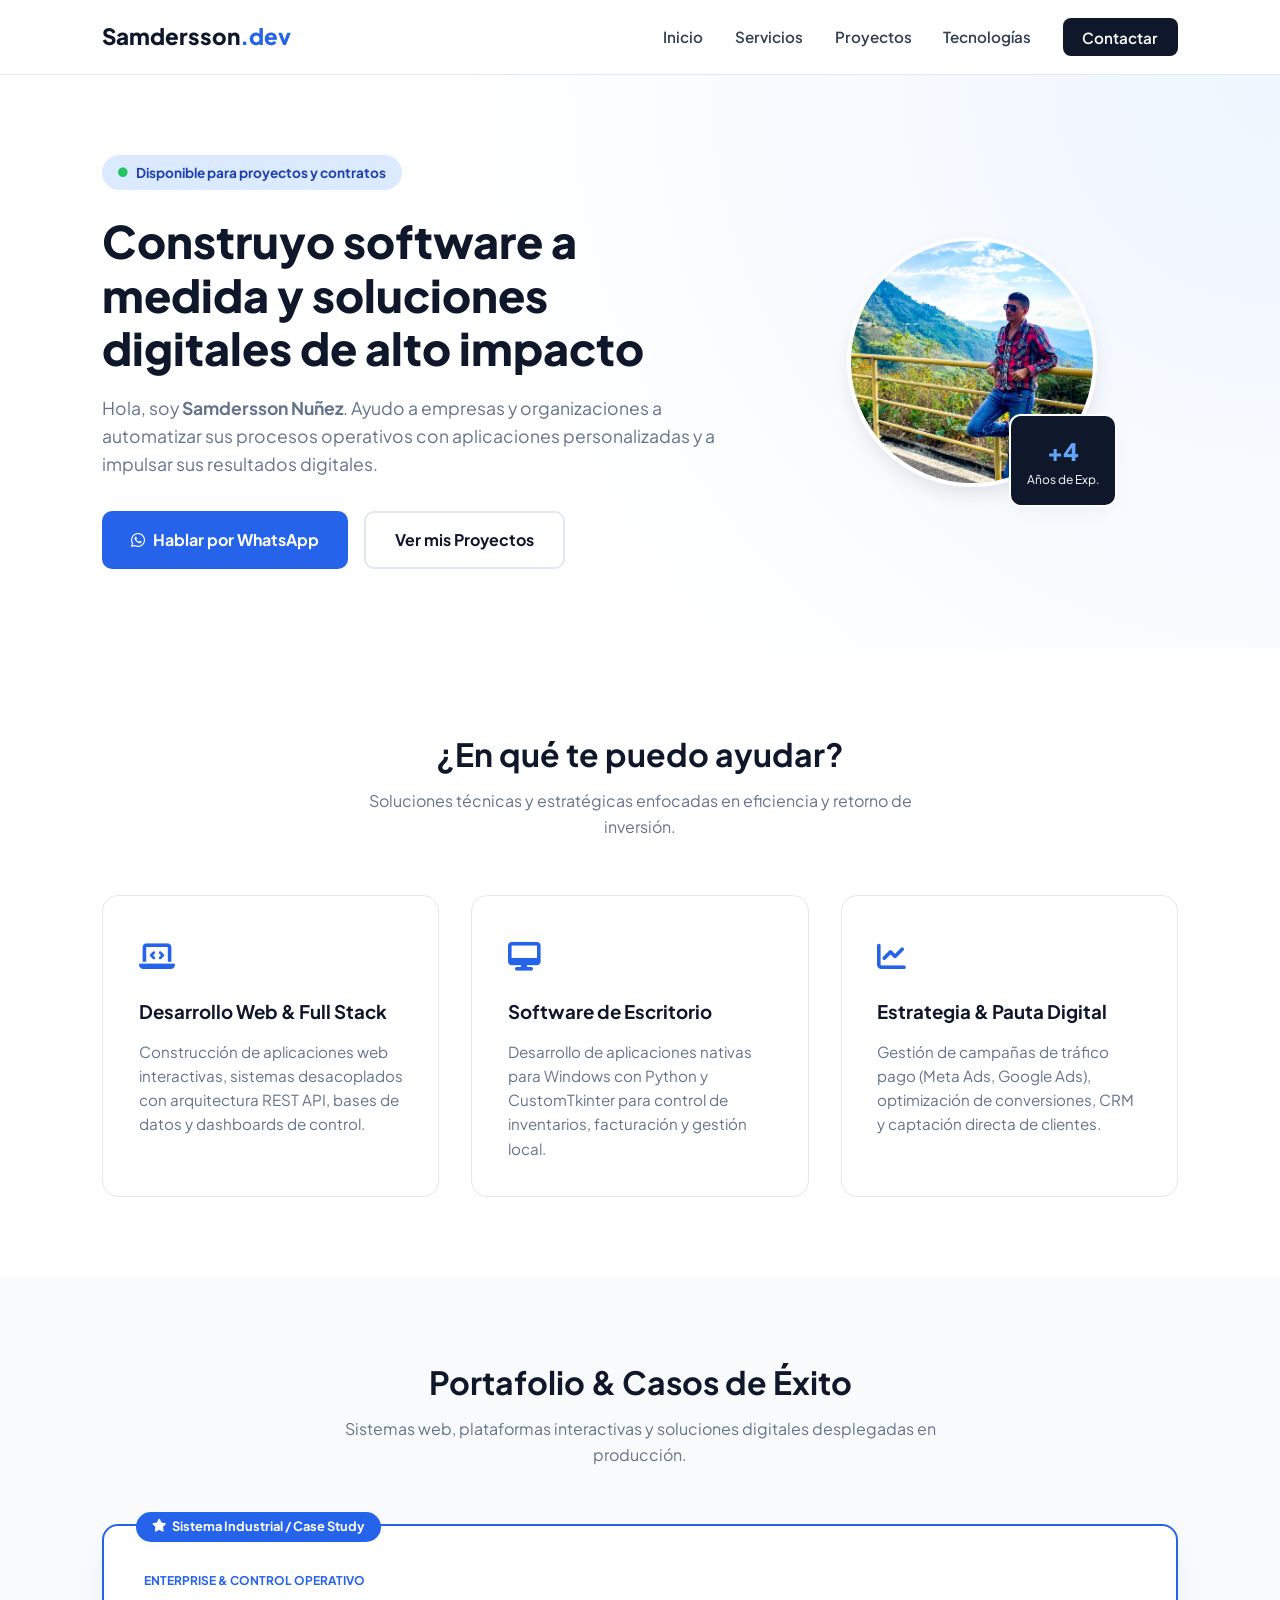
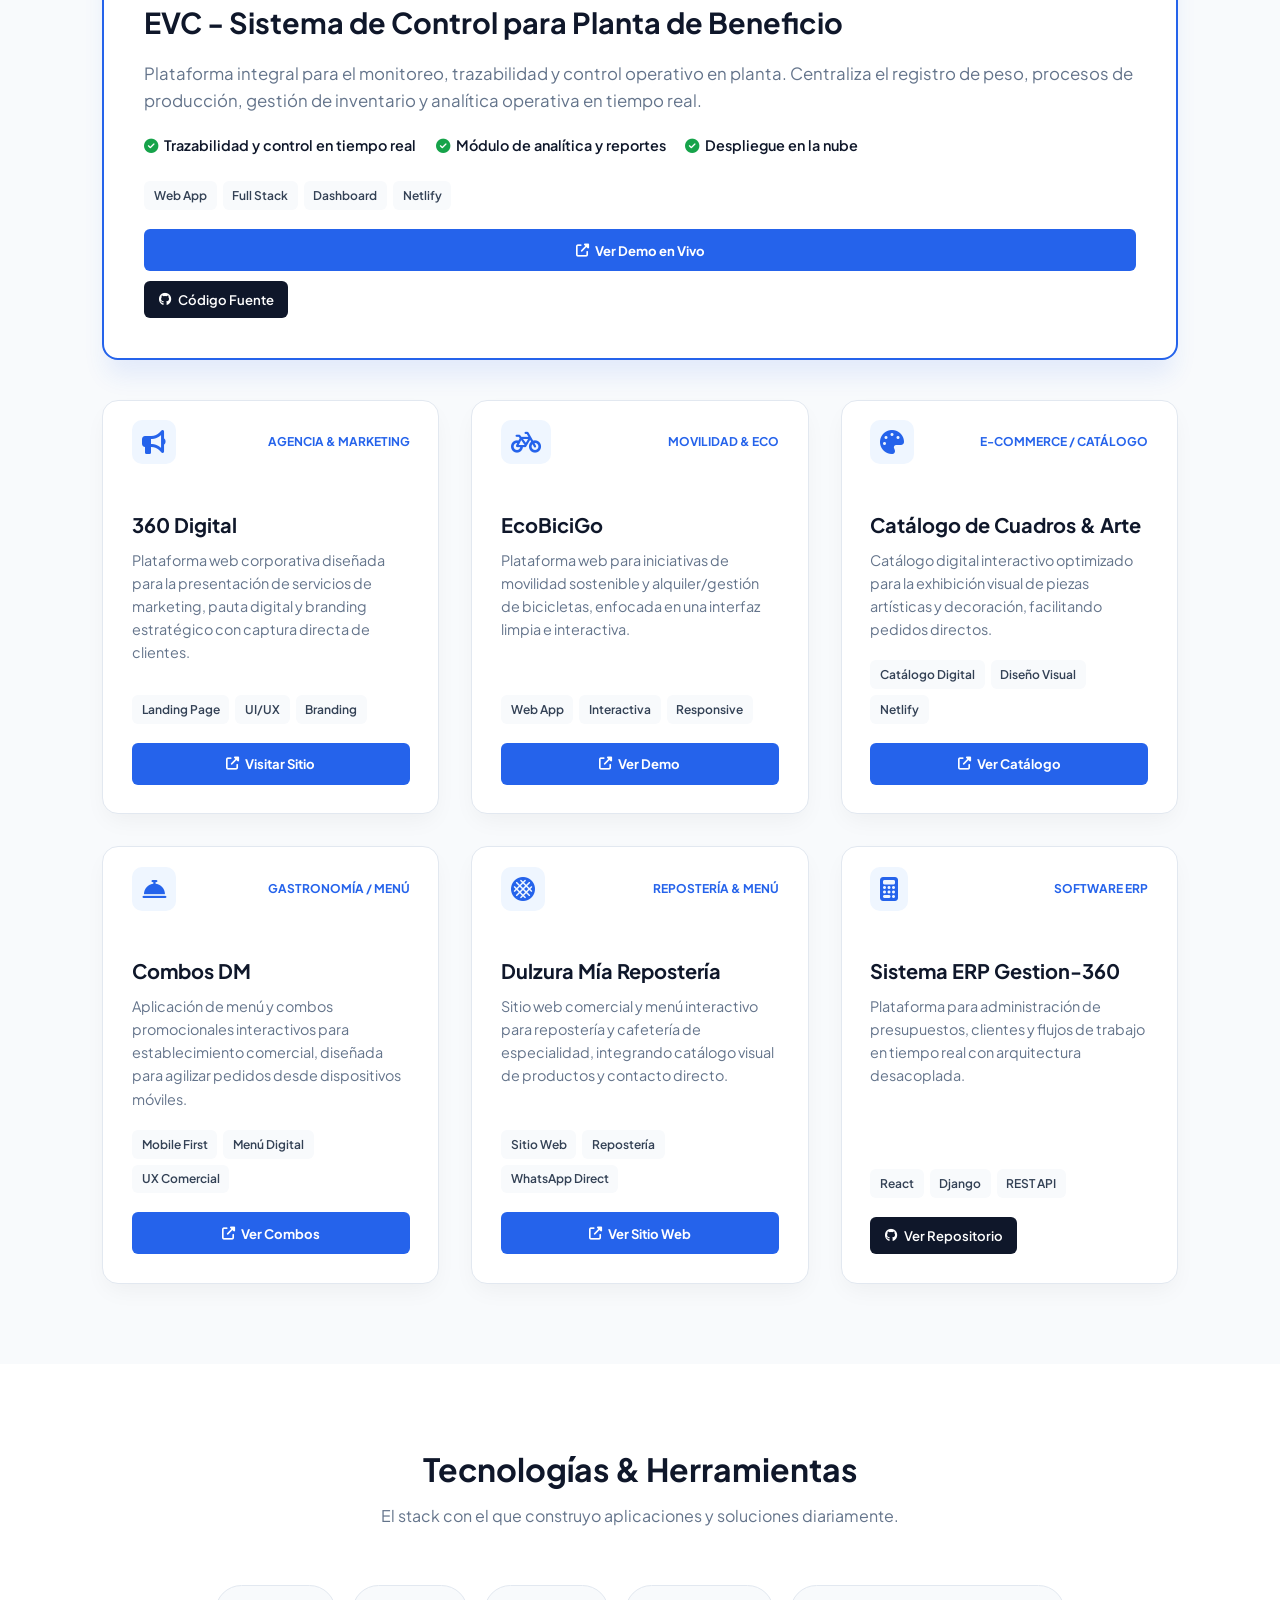
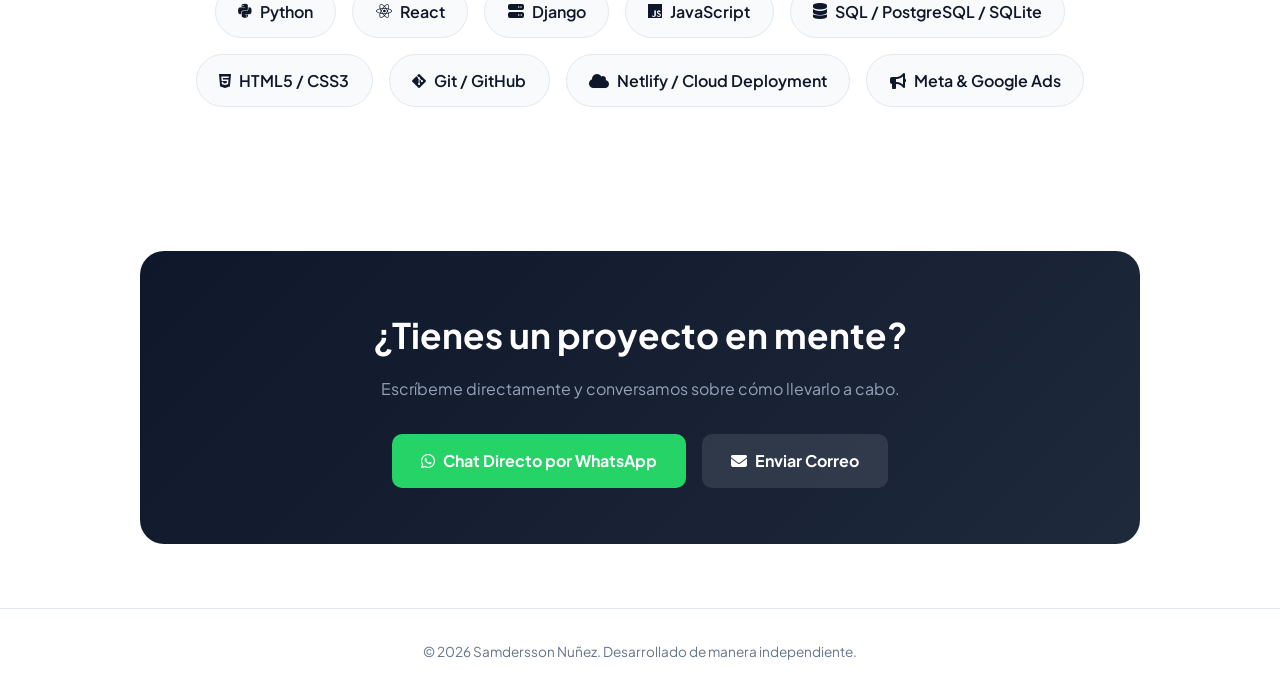
==== index.html @ 9008d686 "Actualización de hoja de vida" ====
<!DOCTYPE html>
<html lang="es">

<head>
    <meta charset="UTF-8">
    <meta name="viewport" content="width=device-width, initial-scale=1.0">
    <title>Samdersson Nuñez | Desarrollador Full Stack & Consultor Digital</title>
    <!-- Font Awesome Icons -->
    <link rel="stylesheet" href="https://cdnjs.cloudflare.com/ajax/libs/font-awesome/6.4.0/css/all.min.css">
    <!-- Google Fonts -->
    <link href="https://fonts.googleapis.com/css2?family=Plus+Jakarta+Sans:wght@400;500;600;700;800&display=swap" rel="stylesheet">
    <link rel="stylesheet" href="styles.css">
</head>

<body>

    <!-- Header / Navbar -->
    <header class="navbar">
        <div class="logo">
            Samdersson<span class="dot">.dev</span>
        </div>
        <nav>
            <a href="#inicio">Inicio</a>
            <a href="#servicios">Servicios</a>
            <a href="#proyectos">Proyectos</a>
            <a href="#stack">Tecnologías</a>
            <a href="#contacto" class="btn-nav">Contactar</a>
        </nav>
    </header>

    <!-- Hero Section -->
    <section id="inicio" class="hero">
        <div class="hero-content">
            <div class="hero-text">
                <span class="badge-status"><i class="fas fa-circle"></i> Disponible para proyectos y contratos</span>
                <h1>Construyo software a medida y soluciones digitales de alto impacto</h1>
                <p class="hero-sub">
                    Hola, soy <strong>Samdersson Nuñez</strong>. Ayudo a empresas y organizaciones a automatizar sus procesos operativos con aplicaciones personalizadas y a impulsar sus resultados digitales.
                </p>
                <div class="hero-actions">
                    <a href="https://wa.me/573173562745?text=Hola%20Samdersson,%20quiero%20cotizar%20un%20proyecto" target="_blank" class="btn-primary">
                        <i class="fab fa-whatsapp"></i> Hablar por WhatsApp
                    </a>
                    <a href="#proyectos" class="btn-secondary">Ver mis Proyectos</a>
                </div>
            </div>
            <div class="hero-image">
                <div class="avatar-card">
                    <img src="picture.jpg" alt="Samdersson Nuñez">
                    <div class="experience-badge">
                        <span class="num">+4</span>
                        <span class="text">Años de Exp.</span>
                    </div>
                </div>
            </div>
        </div>
    </section>

    <!-- Servicios -->
    <section id="servicios" class="section">
        <div class="section-header">
            <h2>¿En qué te puedo ayudar?</h2>
            <p>Soluciones técnicas y estratégicas enfocadas en eficiencia y retorno de inversión.</p>
        </div>

        <div class="services-grid">
            <div class="service-card">
                <div class="service-icon"><i class="fas fa-laptop-code"></i></div>
                <h3>Desarrollo Web & Full Stack</h3>
                <p>Construcción de aplicaciones web interactivas, sistemas desacoplados con arquitectura REST API, bases de datos y dashboards de control.</p>
            </div>

            <div class="service-card">
                <div class="service-icon"><i class="fas fa-desktop"></i></div>
                <h3>Software de Escritorio</h3>
                <p>Desarrollo de aplicaciones nativas para Windows con Python y CustomTkinter para control de inventarios, facturación y gestión local.</p>
            </div>

            <div class="service-card">
                <div class="service-icon"><i class="fas fa-chart-line"></i></div>
                <h3>Estrategia & Pauta Digital</h3>
                <p>Gestión de campañas de tráfico pago (Meta Ads, Google Ads), optimización de conversiones, CRM y captación directa de clientes.</p>
            </div>
        </div>
    </section>

    <!-- Proyectos Destacados (Showcase & Clientes) -->
<section id="proyectos" class="section bg-alt">
    <div class="section-header">
        <h2>Portafolio & Casos de Éxito</h2>
        <p>Sistemas web, plataformas interactivas y soluciones digitales desplegadas en producción.</p>
    </div>

    <div class="projects-container">

        <!-- PROYECTO DESTACADO PRINCIPAL (EVC) -->
        <div class="featured-project-card">
            <div class="featured-badge"><i class="fas fa-star"></i> Sistema Industrial / Case Study</div>
            <div class="featured-content">
                <div class="featured-text">
                    <span class="project-tag">Enterprise & Control Operativo</span>
                    <h3>EVC - Sistema de Control para Planta de Beneficio</h3>
                    <p>
                        Plataforma integral para el monitoreo, trazabilidad y control operativo en planta. Centraliza el registro de peso, procesos de producción, gestión de inventario y analítica operativa en tiempo real.
                    </p>
                    
                    <div class="project-highlights">
                        <span><i class="fas fa-check-circle"></i> Trazabilidad y control en tiempo real</span>
                        <span><i class="fas fa-check-circle"></i> Módulo de analítica y reportes</span>
                        <span><i class="fas fa-check-circle"></i> Despliegue en la nube</span>
                    </div>

                    <div class="tech-stack">
                        <span>Web App</span><span>Full Stack</span><span>Dashboard</span><span>Netlify</span>
                    </div>

                    <div class="project-links">
                        <a href="https://portafolioevc.netlify.app/" target="_blank" class="btn-demo">
                            <i class="fas fa-external-link-alt"></i> Ver Demo en Vivo
                        </a>
                        <a href="https://github.com/Samdersson/planta-de-beneficio" target="_blank" class="btn-github-sm">
                            <i class="fab fa-github"></i> Código Fuente
                        </a>
                    </div>
                </div>
            </div>
        </div>

        <!-- GRID DE PROYECTOS Y CLIENTES -->
        <div class="projects-grid margin-top-projects">
            
            <!-- 1. 360 Digital -->
            <div class="project-card">
                <div class="project-header-bar">
                    <i class="fas fa-bullhorn card-icon"></i>
                    <span class="project-tag">Agencia & Marketing</span>
                </div>
                <div class="project-body">
                    <h3>360 Digital</h3>
                    <p>Plataforma web corporativa diseñada para la presentación de servicios de marketing, pauta digital y branding estratégico con captura directa de clientes.</p>
                    
                    <div class="tech-stack">
                        <span>Landing Page</span><span>UI/UX</span><span>Branding</span>
                    </div>

                    <div class="project-links">
                        <a href="https://360digital.netlify.app/" target="_blank" class="btn-demo">
                            <i class="fas fa-external-link-alt"></i> Visitar Sitio
                        </a>
                    </div>
                </div>
            </div>

            <!-- 2. EcoBiciGo -->
            <div class="project-card">
                <div class="project-header-bar">
                    <i class="fas fa-bicycle card-icon"></i>
                    <span class="project-tag">Movilidad & Eco</span>
                </div>
                <div class="project-body">
                    <h3>EcoBiciGo</h3>
                    <p>Plataforma web para iniciativas de movilidad sostenible y alquiler/gestión de bicicletas, enfocada en una interfaz limpia e interactiva.</p>
                    
                    <div class="tech-stack">
                        <span>Web App</span><span>Interactiva</span><span>Responsive</span>
                    </div>

                    <div class="project-links">
                        <a href="https://ecobicigo.netlify.app/" target="_blank" class="btn-demo">
                            <i class="fas fa-external-link-alt"></i> Ver Demo
                        </a>
                    </div>
                </div>
            </div>

            <!-- 3. Catálogo Cuadros -->
            <div class="project-card">
                <div class="project-header-bar">
                    <i class="fas fa-palette card-icon"></i>
                    <span class="project-tag">E-Commerce / Catálogo</span>
                </div>
                <div class="project-body">
                    <h3>Catálogo de Cuadros & Arte</h3>
                    <p>Catálogo digital interactivo optimizado para la exhibición visual de piezas artísticas y decoración, facilitando pedidos directos.</p>
                    
                    <div class="tech-stack">
                        <span>Catálogo Digital</span><span>Diseño Visual</span><span>Netlify</span>
                    </div>

                    <div class="project-links">
                        <a href="https://catalogo-cuadros.netlify.app/" target="_blank" class="btn-demo">
                            <i class="fas fa-external-link-alt"></i> Ver Catálogo
                        </a>
                    </div>
                </div>
            </div>

            <!-- 4. Combos DM -->
            <div class="project-card">
                <div class="project-header-bar">
                    <i class="fas fa-concierge-bell card-icon"></i>
                    <span class="project-tag">Gastronomía / Menú</span>
                </div>
                <div class="project-body">
                    <h3>Combos DM</h3>
                    <p>Aplicación de menú y combos promocionales interactivos para establecimiento comercial, diseñada para agilizar pedidos desde dispositivos móviles.</p>
                    
                    <div class="tech-stack">
                        <span>Mobile First</span><span>Menú Digital</span><span>UX Comercial</span>
                    </div>

                    <div class="project-links">
                        <a href="https://combosdm.netlify.app/" target="_blank" class="btn-demo">
                            <i class="fas fa-external-link-alt"></i> Ver Combos
                        </a>
                    </div>
                </div>
            </div>

            <!-- 5. Dulzura Mía -->
            <div class="project-card">
                <div class="project-header-bar">
                    <i class="fas fa-stroopwafel card-icon"></i>
                    <span class="project-tag">Repostería & Menú</span>
                </div>
                <div class="project-body">
                    <h3>Dulzura Mía Repostería</h3>
                    <p>Sitio web comercial y menú interactivo para repostería y cafetería de especialidad, integrando catálogo visual de productos y contacto directo.</p>
                    
                    <div class="tech-stack">
                        <span>Sitio Web</span><span>Repostería</span><span>WhatsApp Direct</span>
                    </div>

                    <div class="project-links">
                        <a href="https://dulzuramia.netlify.app/" target="_blank" class="btn-demo">
                            <i class="fas fa-external-link-alt"></i> Ver Sitio Web
                        </a>
                    </div>
                </div>
            </div>

            <!-- 6. ERP Gestión-360 -->
            <div class="project-card">
                <div class="project-header-bar">
                    <i class="fas fa-calculator card-icon"></i>
                    <span class="project-tag">Software ERP</span>
                </div>
                <div class="project-body">
                    <h3>Sistema ERP Gestion-360</h3>
                    <p>Plataforma para administración de presupuestos, clientes y flujos de trabajo en tiempo real con arquitectura desacoplada.</p>
                    
                    <div class="tech-stack">
                        <span>React</span><span>Django</span><span>REST API</span>
                    </div>

                    <div class="project-links">
                        <a href="https://github.com/Samdersson/Gestion-360-ERP" target="_blank" class="btn-github-sm">
                            <i class="fab fa-github"></i> Ver Repositorio
                        </a>
                    </div>
                </div>
            </div>

        </div>
    </div>
</section>

    <!-- Stack Tecnológico -->
    <section id="stack" class="section">
        <div class="section-header">
            <h2>Tecnologías & Herramientas</h2>
            <p>El stack con el que construyo aplicaciones y soluciones diariamente.</p>
        </div>

        <div class="skills-flex">
            <div class="skill-chip"><i class="fab fa-python"></i> Python</div>
            <div class="skill-chip"><i class="fab fa-react"></i> React</div>
            <div class="skill-chip"><i class="fas fa-server"></i> Django</div>
            <div class="skill-chip"><i class="fab fa-js"></i> JavaScript</div>
            <div class="skill-chip"><i class="fas fa-database"></i> SQL / PostgreSQL / SQLite</div>
            <div class="skill-chip"><i class="fab fa-html5"></i> HTML5 / CSS3</div>
            <div class="skill-chip"><i class="fab fa-git-alt"></i> Git / GitHub</div>
            <div class="skill-chip"><i class="fas fa-cloud"></i> Netlify / Cloud Deployment</div>
            <div class="skill-chip"><i class="fas fa-bullhorn"></i> Meta & Google Ads</div>
        </div>
    </section>

    <!-- Contacto Directo -->
    <section id="contacto" class="cta-section">
        <div class="cta-card">
            <h2>¿Tienes un proyecto en mente?</h2>
            <p>Escríbeme directamente y conversamos sobre cómo llevarlo a cabo.</p>
            <div class="contact-buttons">
                <a href="https://wa.me/573173562745" target="_blank" class="btn-cta-primary"><i class="fab fa-whatsapp"></i> Chat Directo por WhatsApp</a>
                <a href="mailto:ilmer.nunez@correounivalle.edu.co" class="btn-cta-secondary"><i class="fas fa-envelope"></i> Enviar Correo</a>
            </div>
        </div>
    </section>

    <footer>
        <p>&copy; 2026 Samdersson Nuñez. Desarrollado de manera independiente.</p>
    </footer>

</body>
</html>
---- styles.css ----
/* Variables Globales */
:root {
    --primary: #0f172a;
    --primary-light: #1e293b;
    --accent: #2563eb;
    --accent-hover: #1d4ed8;
    --text-main: #334155;
    --text-muted: #64748b;
    --bg-main: #ffffff;
    --bg-alt: #f8fafc;
    --border: #e2e8f0;
    --radius: 16px;
    --shadow: 0 10px 25px -5px rgba(0, 0, 0, 0.05);
}

* {
    margin: 0;
    padding: 0;
    box-sizing: border-box;
}

body {
    font-family: 'Plus Jakarta Sans', sans-serif;
    color: var(--text-main);
    background-color: var(--bg-main);
    line-height: 1.6;
}

/* Header / Navbar */
.navbar {
    display: flex;
    justify-content: space-between;
    align-items: center;
    padding: 1.2rem 8%;
    background-color: rgba(255, 255, 255, 0.95);
    backdrop-filter: blur(10px);
    position: sticky;
    top: 0;
    z-index: 100;
    border-bottom: 1px solid var(--border);
}

.logo {
    font-size: 1.4rem;
    font-weight: 800;
    color: var(--primary);
}

.dot {
    color: var(--accent);
}

.navbar nav a {
    margin-left: 1.8rem;
    text-decoration: none;
    color: var(--text-main);
    font-weight: 600;
    font-size: 0.95rem;
    transition: color 0.2s;
}

.navbar nav a:hover {
    color: var(--accent);
}

.btn-nav {
    background-color: var(--primary);
    color: #fff !important;
    padding: 0.6rem 1.2rem;
    border-radius: 8px;
    transition: background-color 0.2s;
}

.btn-nav:hover {
    background-color: var(--primary-light) !important;
}

/* Hero Section */
.hero {
    padding: 5rem 8%;
    background: radial-gradient(circle at top right, #eff6ff 0%, #ffffff 60%);
}

.hero-content {
    max-width: 1200px;
    margin: 0 auto;
    display: grid;
    grid-template-columns: 1.2fr 0.8fr;
    gap: 3rem;
    align-items: center;
}

.badge-status {
    display: inline-flex;
    align-items: center;
    gap: 8px;
    background-color: #dbeafe;
    color: #1e40af;
    font-size: 0.85rem;
    font-weight: 700;
    padding: 0.4rem 1rem;
    border-radius: 20px;
    margin-bottom: 1.5rem;
}

.badge-status i {
    font-size: 0.6rem;
    color: #22c55e;
}

.hero-text h1 {
    font-size: 2.8rem;
    font-weight: 800;
    color: var(--primary);
    line-height: 1.2;
    margin-bottom: 1.2rem;
}

.hero-sub {
    font-size: 1.1rem;
    color: var(--text-muted);
    margin-bottom: 2rem;
}

.hero-actions {
    display: flex;
    gap: 1rem;
}

.btn-primary {
    background-color: var(--accent);
    color: white;
    padding: 0.9rem 1.8rem;
    border-radius: 10px;
    text-decoration: none;
    font-weight: 700;
    display: inline-flex;
    align-items: center;
    gap: 8px;
    transition: background-color 0.2s;
}

.btn-primary:hover {
    background-color: var(--accent-hover);
}

.btn-secondary {
    border: 2px solid var(--border);
    color: var(--primary);
    padding: 0.9rem 1.8rem;
    border-radius: 10px;
    text-decoration: none;
    font-weight: 700;
    transition: background-color 0.2s;
}

.btn-secondary:hover {
    background-color: var(--bg-alt);
}
/* Avatar Circular Profesional */
.avatar-card {
    position: relative;
    width: 250px;       /* Tamaño ideal para escritorio */
    height: 250px;      /* Debe ser igual al ancho para ser un círculo perfecto */
    margin: 0 auto;
}

.avatar-card img {
    width: 100%;
    height: 100%;
    border-radius: 50%; /* Vuelve la foto 100% circular */
    object-fit: cover;  /* Mantiene la proporción sin deformar tu rostro */
    border: 4px solid #ffffff; /* Borde blanco que la hace resaltar sobre el fondo */
    box-shadow: 0 10px 25px -5px rgba(0, 0, 0, 0.12); /* Sombra suave para dar relieve */
}

/* Ajuste del badge de experiencia para que combine con el círculo */
.experience-badge {
    position: absolute;
    bottom: 0px;
    right: -10px;
    background-color: var(--primary);
    color: white;
    padding: 0.8rem 1rem;
    border-radius: 12px;
    display: flex;
    flex-direction: column;
    align-items: center;
    box-shadow: var(--shadow);
    border: 2px solid #ffffff;
}

.experience-badge {
    position: absolute;
    bottom: -20px;
    right: -20px;
    background-color: var(--primary);
    color: white;
    padding: 1rem;
    border-radius: 12px;
    display: flex;
    flex-direction: column;
    align-items: center;
    box-shadow: var(--shadow);
}

.experience-badge .num {
    font-size: 1.5rem;
    font-weight: 800;
    color: #60a5fa;
}

.experience-badge .text {
    font-size: 0.75rem;
}

/* General Sections */
.section {
    padding: 5rem 8%;
}

.bg-alt {
    background-color: var(--bg-alt);
}

.section-header {
    text-align: center;
    max-width: 600px;
    margin: 0 auto 3.5rem auto;
}

.section-header h2 {
    font-size: 2rem;
    color: var(--primary);
    margin-bottom: 0.5rem;
}

.section-header p {
    color: var(--text-muted);
}

/* Services Grid */
.services-grid {
    display: grid;
    grid-template-columns: repeat(auto-fit, minmax(300px, 1fr));
    gap: 2rem;
    max-width: 1200px;
    margin: 0 auto;
}

.service-card {
    padding: 2.2rem;
    border-radius: var(--radius);
    border: 1px solid var(--border);
    background-color: white;
    transition: transform 0.2s, box-shadow 0.2s;
}

.service-card:hover {
    transform: translateY(-5px);
    box-shadow: var(--shadow);
}

.service-icon {
    font-size: 1.8rem;
    color: var(--accent);
    margin-bottom: 1.2rem;
}

.service-card h3 {
    margin-bottom: 0.8rem;
    color: var(--primary);
}

.service-card p {
    color: var(--text-muted);
    font-size: 0.95rem;
}

/* Projects Showcase */
.projects-container {
    max-width: 1200px;
    margin: 0 auto;
}

/* Featured Project (EVC) */
.featured-project-card {
    background-color: white;
    border: 2px solid var(--accent);
    border-radius: var(--radius);
    padding: 2.5rem;
    position: relative;
    box-shadow: 0 20px 25px -5px rgba(37, 99, 235, 0.1);
    margin-bottom: 2.5rem;
}

.featured-badge {
    position: absolute;
    top: -14px;
    left: 2rem;
    background-color: var(--accent);
    color: white;
    padding: 0.3rem 1rem;
    border-radius: 20px;
    font-size: 0.8rem;
    font-weight: 700;
    display: flex;
    align-items: center;
    gap: 6px;
}

.featured-text h3 {
    font-size: 1.8rem;
    color: var(--primary);
    margin: 0.5rem 0 1rem 0;
}

.featured-text p {
    color: var(--text-muted);
    font-size: 1.05rem;
    margin-bottom: 1.2rem;
}

.project-highlights {
    display: flex;
    flex-wrap: wrap;
    gap: 1.2rem;
    margin-bottom: 1.5rem;
}

.project-highlights span {
    font-size: 0.9rem;
    font-weight: 600;
    color: var(--primary);
    display: flex;
    align-items: center;
    gap: 6px;
}

.project-highlights i {
    color: #16a34a;
}

.btn-github {
    display: inline-flex;
    align-items: center;
    gap: 8px;
    background-color: var(--primary);
    color: white;
    padding: 0.7rem 1.4rem;
    border-radius: 8px;
    text-decoration: none;
    font-weight: 600;
    font-size: 0.9rem;
    transition: background-color 0.2s;
}

.btn-github:hover {
    background-color: var(--primary-light);
}

/* Secondary Projects Grid */
.projects-grid {
    display: grid;
    grid-template-columns: repeat(auto-fit, minmax(320px, 1fr));
    gap: 2rem;
}

.margin-top-projects {
    margin-top: 1.5rem;
}

.project-card {
    background-color: white;
    border-radius: var(--radius);
    border: 1px solid var(--border);
    overflow: hidden;
    box-shadow: var(--shadow);
    display: flex;
    flex-direction: column;
}

.project-body {
    padding: 1.8rem;
    display: flex;
    flex-direction: column;
    height: 100%;
}

.project-tag {
    font-size: 0.75rem;
    font-weight: 700;
    color: var(--accent);
    text-transform: uppercase;
}

.project-body h3 {
    margin: 0.4rem 0 0.8rem 0;
    color: var(--primary);
}

.project-body p {
    color: var(--text-muted);
    font-size: 0.9rem;
    margin-bottom: 1.2rem;
    flex-grow: 1;
}

.tech-stack {
    display: flex;
    gap: 6px;
    flex-wrap: wrap;
    margin-bottom: 1.2rem;
}

.tech-stack span {
    background-color: var(--bg-alt);
    font-size: 0.75rem;
    padding: 0.3rem 0.6rem;
    border-radius: 6px;
    font-weight: 600;
    color: var(--text-main);
}

/* Project Action Buttons */
.project-links {
    display: flex;
    gap: 0.6rem;
    flex-wrap: wrap;
    align-items: center;
}

.btn-demo {
    display: inline-flex;
    align-items: center;
    gap: 6px;
    background-color: var(--accent);
    color: white;
    padding: 0.5rem 0.9rem;
    border-radius: 6px;
    text-decoration: none;
    font-weight: 600;
    font-size: 0.82rem;
    transition: background-color 0.2s;
}

.btn-demo:hover {
    background-color: var(--accent-hover);
}

.btn-github-sm {
    display: inline-flex;
    align-items: center;
    gap: 6px;
    background-color: var(--primary);
    color: white;
    padding: 0.5rem 0.9rem;
    border-radius: 6px;
    text-decoration: none;
    font-weight: 600;
    font-size: 0.82rem;
    transition: background-color 0.2s;
}

.btn-github-sm:hover {
    background-color: var(--primary-light);
}

/* Stack Chips */
.skills-flex {
    display: flex;
    justify-content: center;
    gap: 1rem;
    flex-wrap: wrap;
    max-width: 900px;
    margin: 0 auto;
}

.skill-chip {
    background-color: var(--bg-alt);
    border: 1px solid var(--border);
    padding: 0.8rem 1.4rem;
    border-radius: 30px;
    font-weight: 600;
    display: flex;
    align-items: center;
    gap: 8px;
    color: var(--primary);
}

/* CTA Section */
.cta-section {
    padding: 4rem 8%;
}

.cta-card {
    background: linear-gradient(135deg, var(--primary) 0%, #1e293b 100%);
    color: white;
    padding: 3.5rem 2rem;
    border-radius: 24px;
    text-align: center;
    max-width: 1000px;
    margin: 0 auto;
}

.cta-card h2 {
    font-size: 2.2rem;
    margin-bottom: 0.8rem;
}

.cta-card p {
    color: #94a3b8;
    margin-bottom: 2rem;
}

.contact-buttons {
    display: flex;
    justify-content: center;
    gap: 1rem;
    flex-wrap: wrap;
}

.btn-cta-primary {
    background-color: #25d366;
    color: white;
    padding: 0.9rem 1.8rem;
    border-radius: 10px;
    text-decoration: none;
    font-weight: 700;
    display: flex;
    align-items: center;
    gap: 8px;
}

.btn-cta-secondary {
    background-color: rgba(255, 255, 255, 0.1);
    color: white;
    padding: 0.9rem 1.8rem;
    border-radius: 10px;
    text-decoration: none;
    font-weight: 700;
    display: flex;
    align-items: center;
    gap: 8px;
}

footer {
    text-align: center;
    padding: 2rem;
    border-top: 1px solid var(--border);
    font-size: 0.85rem;
    color: var(--text-muted);
}

/* Responsive Styles */
@media (max-width: 768px) {
    .hero-content {
        grid-template-columns: 1fr;
        text-align: center;
    }

    .hero-actions {
        justify-content: center;
        flex-direction: column;
    }

    .navbar nav {
        display: none;
    }

    .featured-project-card {
        padding: 1.5rem;
    }

    .featured-text h3 {
        font-size: 1.4rem;
    }

    .project-highlights {
        flex-direction: column;
        gap: 0.6rem;
    }
}

/* Estilos adicionales para la sección de Proyectos y Clientes */
.project-header-bar {
    display: flex;
    justify-content: space-between;
    align-items: center;
    padding: 1.2rem 1.8rem 0.5rem 1.8rem;
}

.card-icon {
    font-size: 1.5rem;
    color: var(--accent);
    background-color: #eff6ff;
    padding: 10px;
    border-radius: 10px;
}

.project-card {
    transition: transform 0.25s ease, box-shadow 0.25s ease, border-color 0.25s ease;
}

.project-card:hover {
    transform: translateY(-7px);
    box-shadow: 0 15px 30px -10px rgba(0, 0, 0, 0.1);
    border-color: #cbd5e1;
}

.project-body h3 {
    font-size: 1.25rem;
    color: var(--primary);
    margin: 0.5rem 0;
}

.project-links .btn-demo {
    width: 100%;
    justify-content: center;
    padding: 0.65rem 1rem;
    font-weight: 700;
}

.featured-project-card {
    transition: transform 0.25s ease;
}

.featured-project-card:hover {
    transform: translateY(-4px);
}
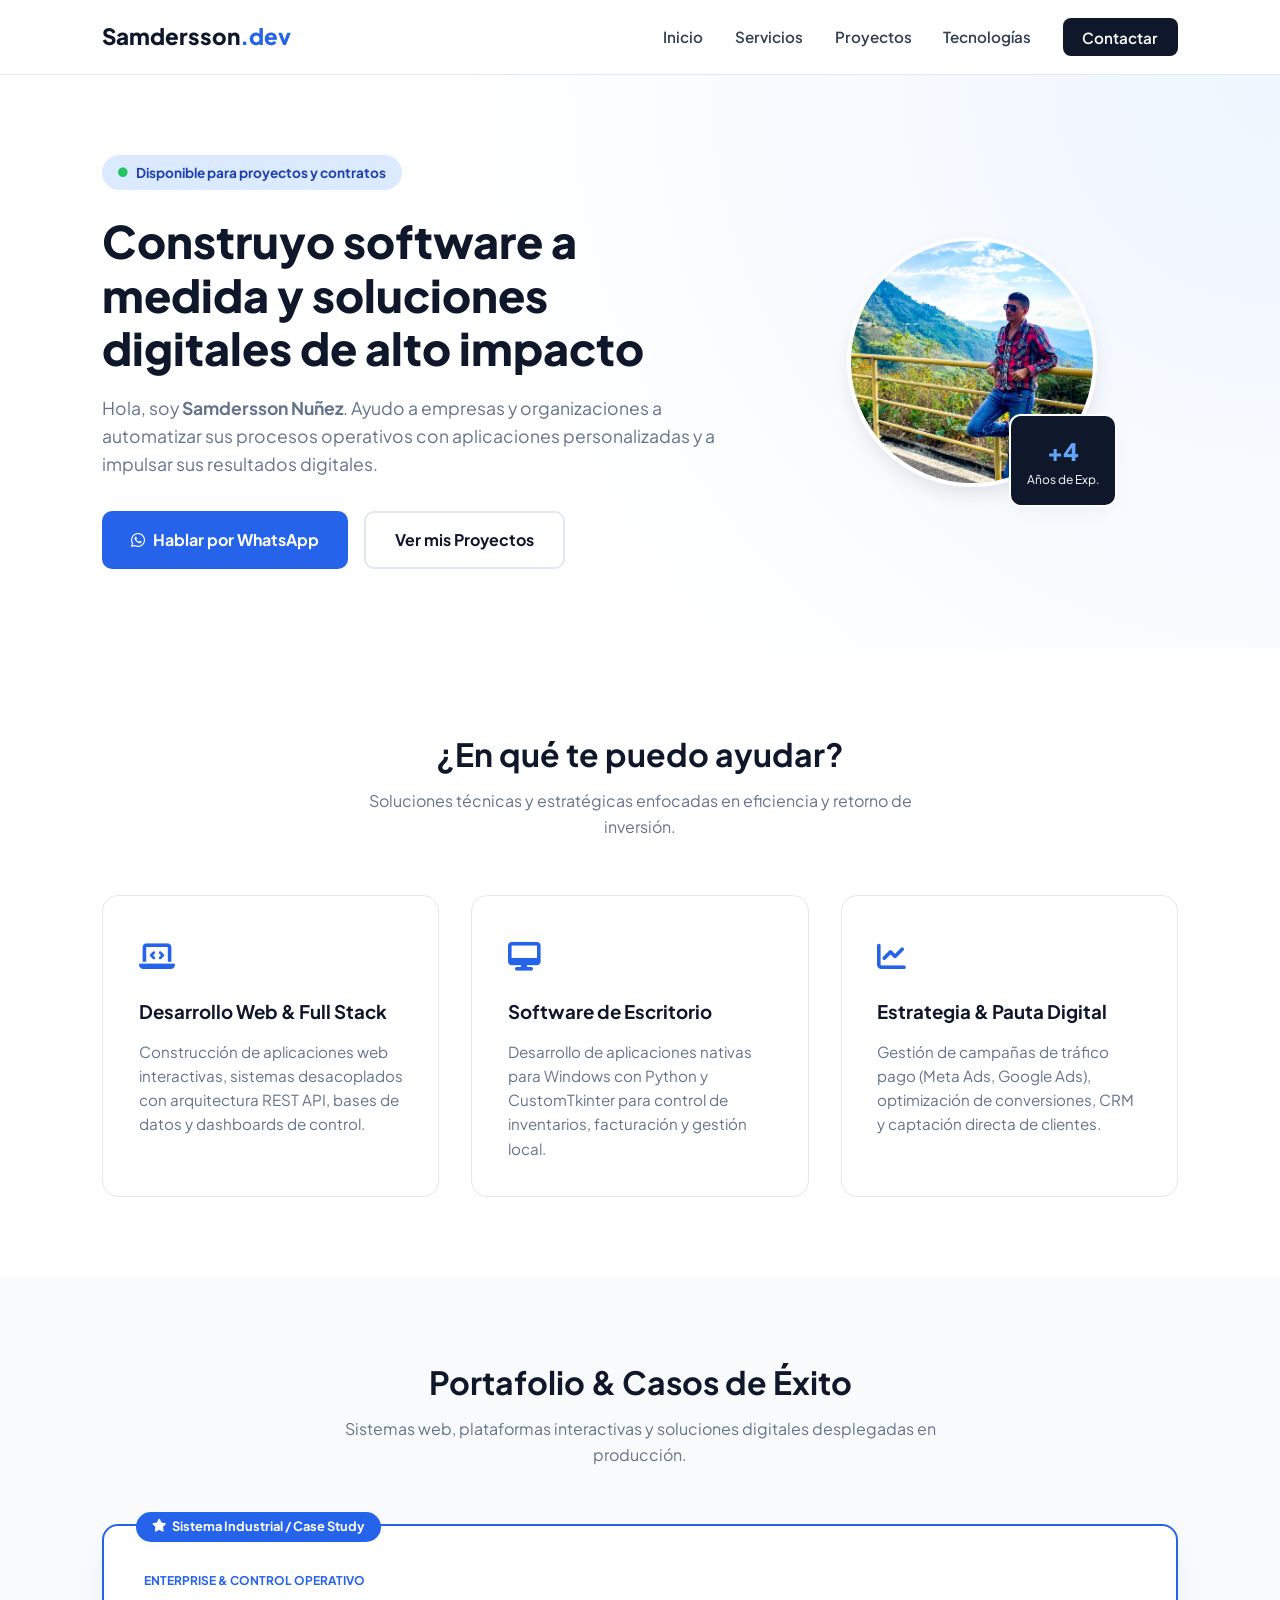
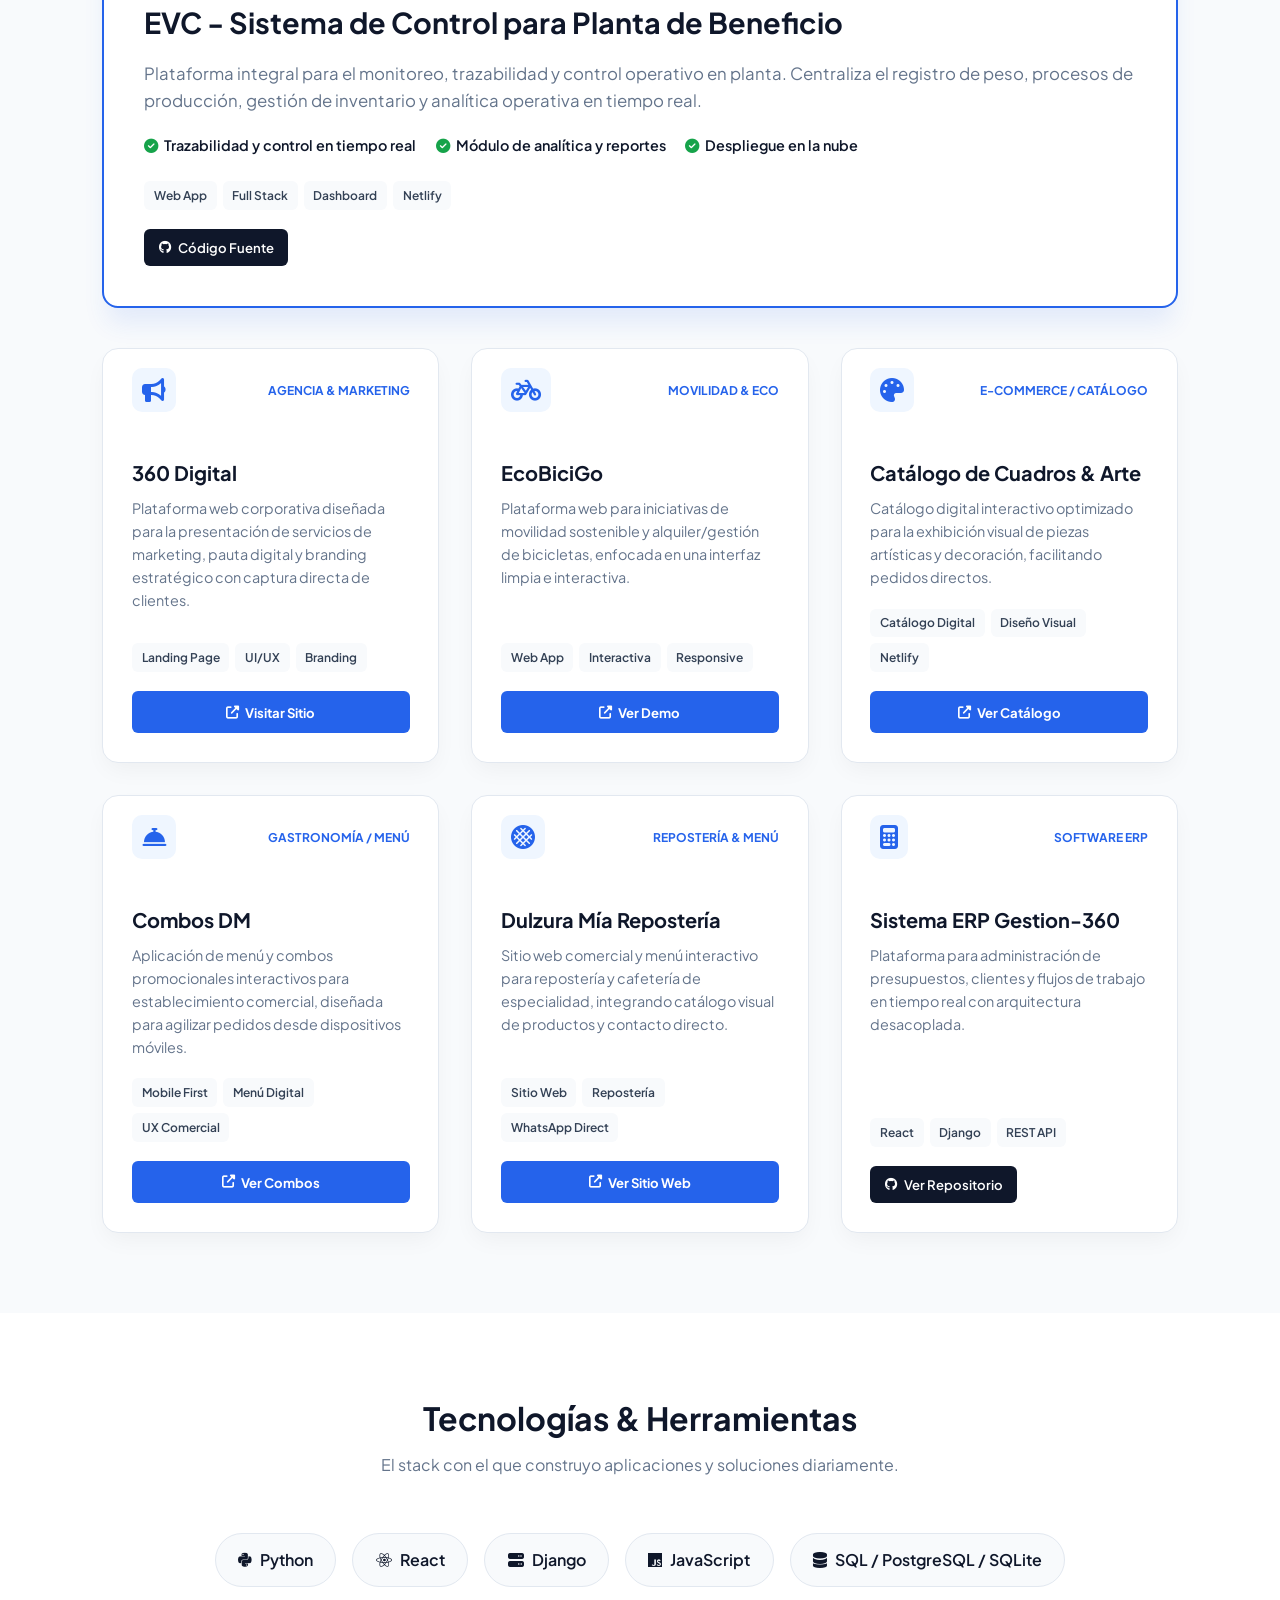
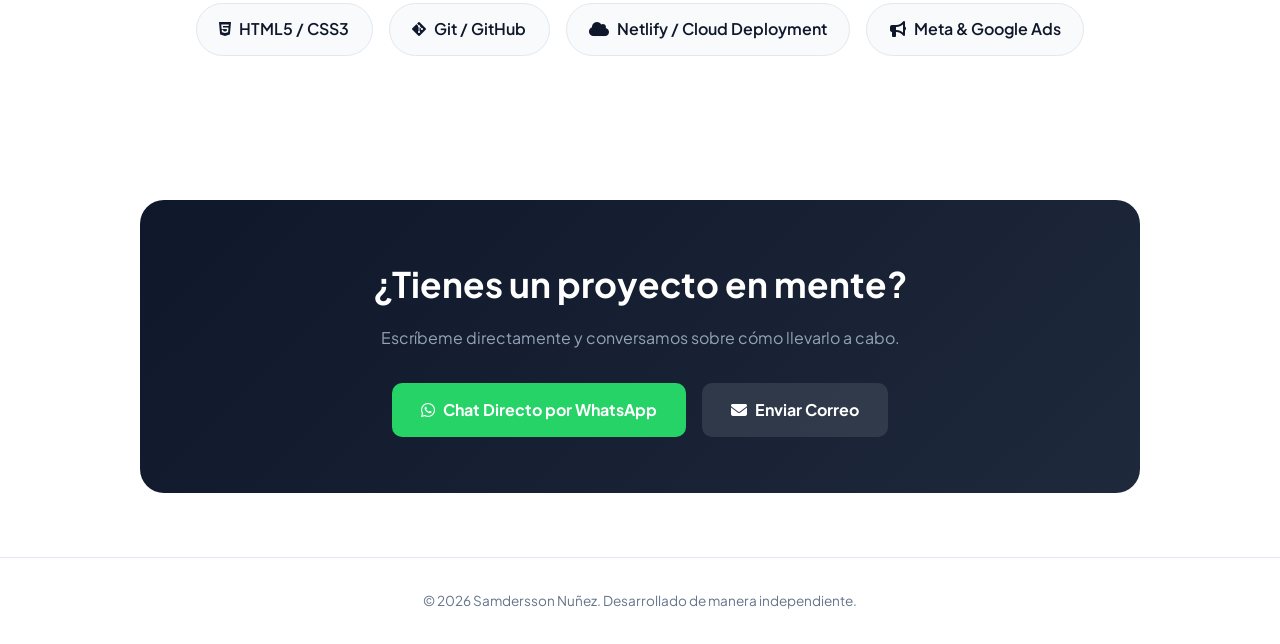
==== commit 849fd5e3: "implementacion de iconos" ====
--- a/index.html
+++ b/index.html
@@ -4,6 +4,10 @@
 <head>
     <meta charset="UTF-8">
     <meta name="viewport" content="width=device-width, initial-scale=1.0">
+    <link rel="apple-touch-icon" sizes="180x180" href="/apple-touch-icon.png">
+    <link rel="icon" type="image/png" sizes="32x32" href="/favicon-32x32.png">
+    <link rel="icon" type="image/png" sizes="16x16" href="/favicon-16x16.png">
+    <link rel="manifest" href="/site.webmanifest">
     <title>Samdersson Nuñez | Desarrollador Full Stack & Consultor Digital</title>
     <!-- Font Awesome Icons -->
     <link rel="stylesheet" href="https://cdnjs.cloudflare.com/ajax/libs/font-awesome/6.4.0/css/all.min.css">
@@ -115,9 +119,9 @@
                     </div>
 
                     <div class="project-links">
-                        <a href="https://portafolioevc.netlify.app/" target="_blank" class="btn-demo">
+                        <!-- <a href="https://portafolioevc.netlify.app/" target="_blank" class="btn-demo">
                             <i class="fas fa-external-link-alt"></i> Ver Demo en Vivo
-                        </a>
+                        </a> -->
                         <a href="https://github.com/Samdersson/planta-de-beneficio" target="_blank" class="btn-github-sm">
                             <i class="fab fa-github"></i> Código Fuente
                         </a>
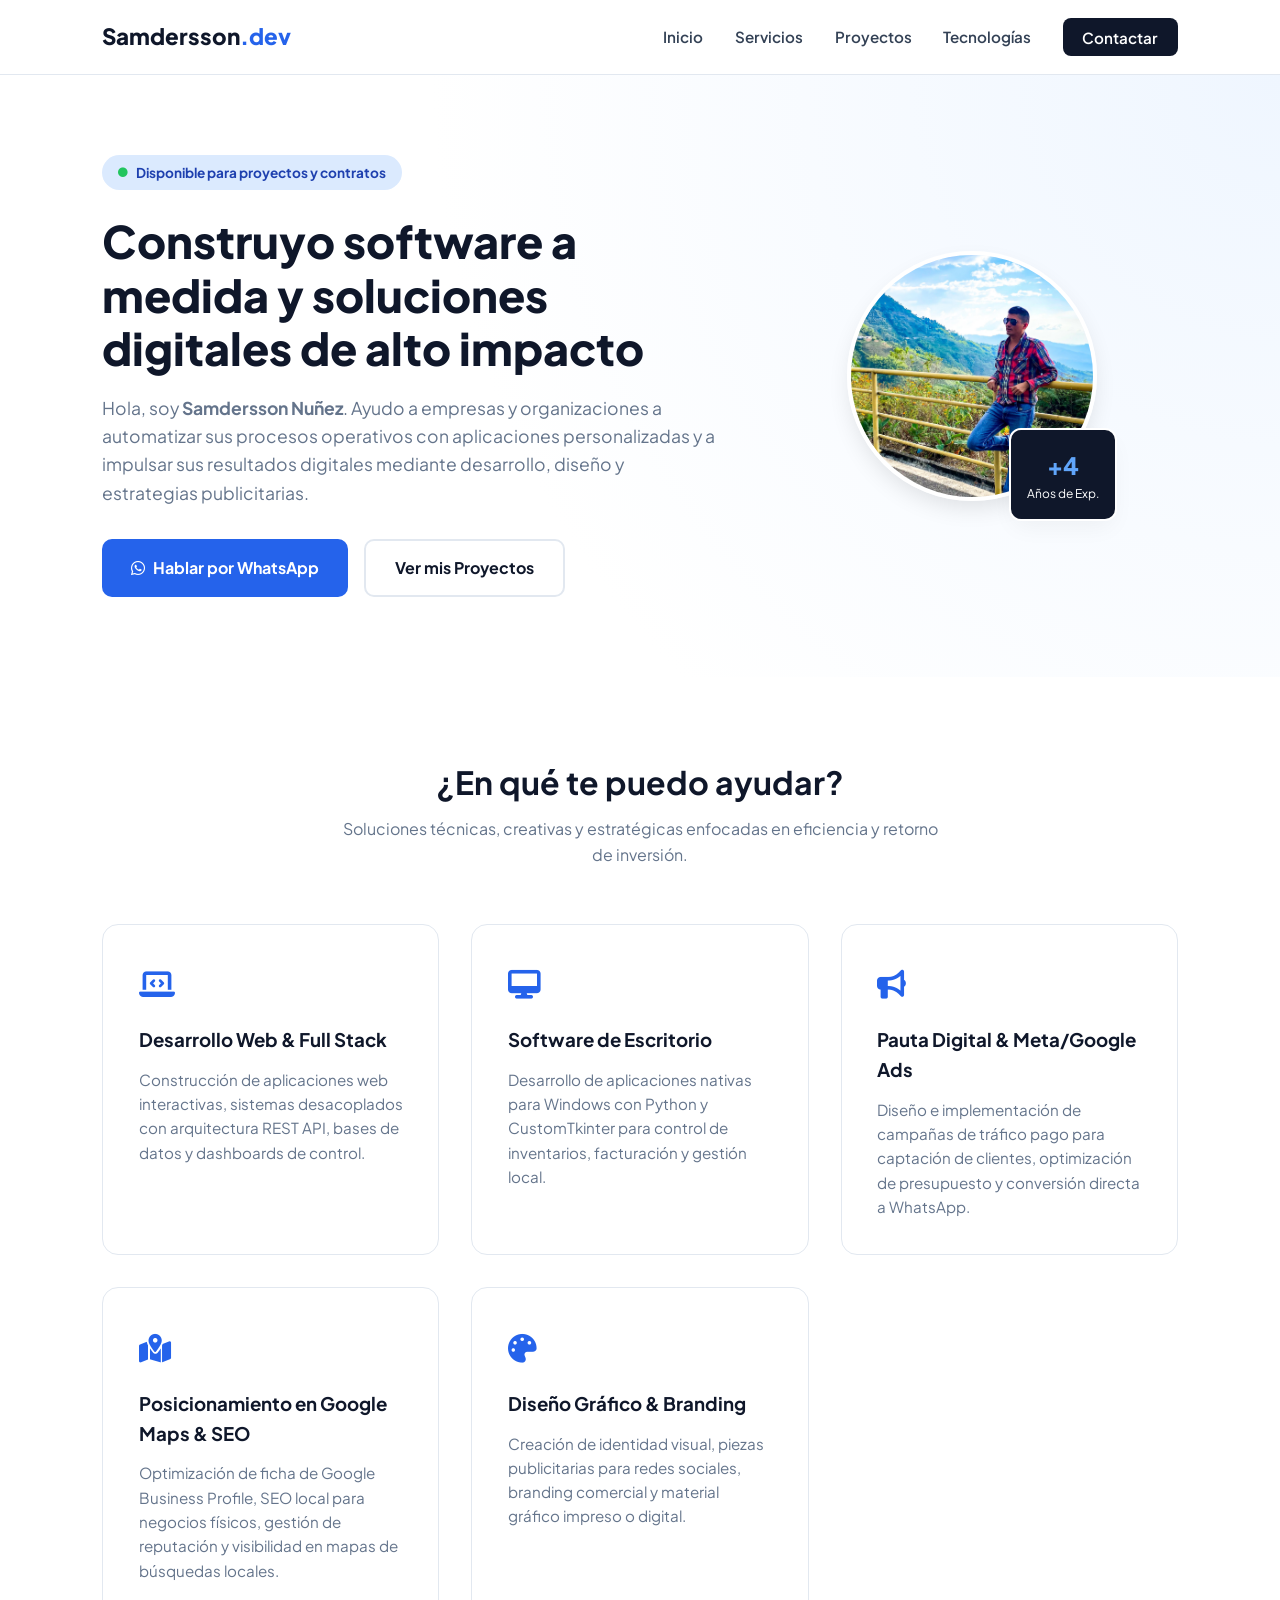
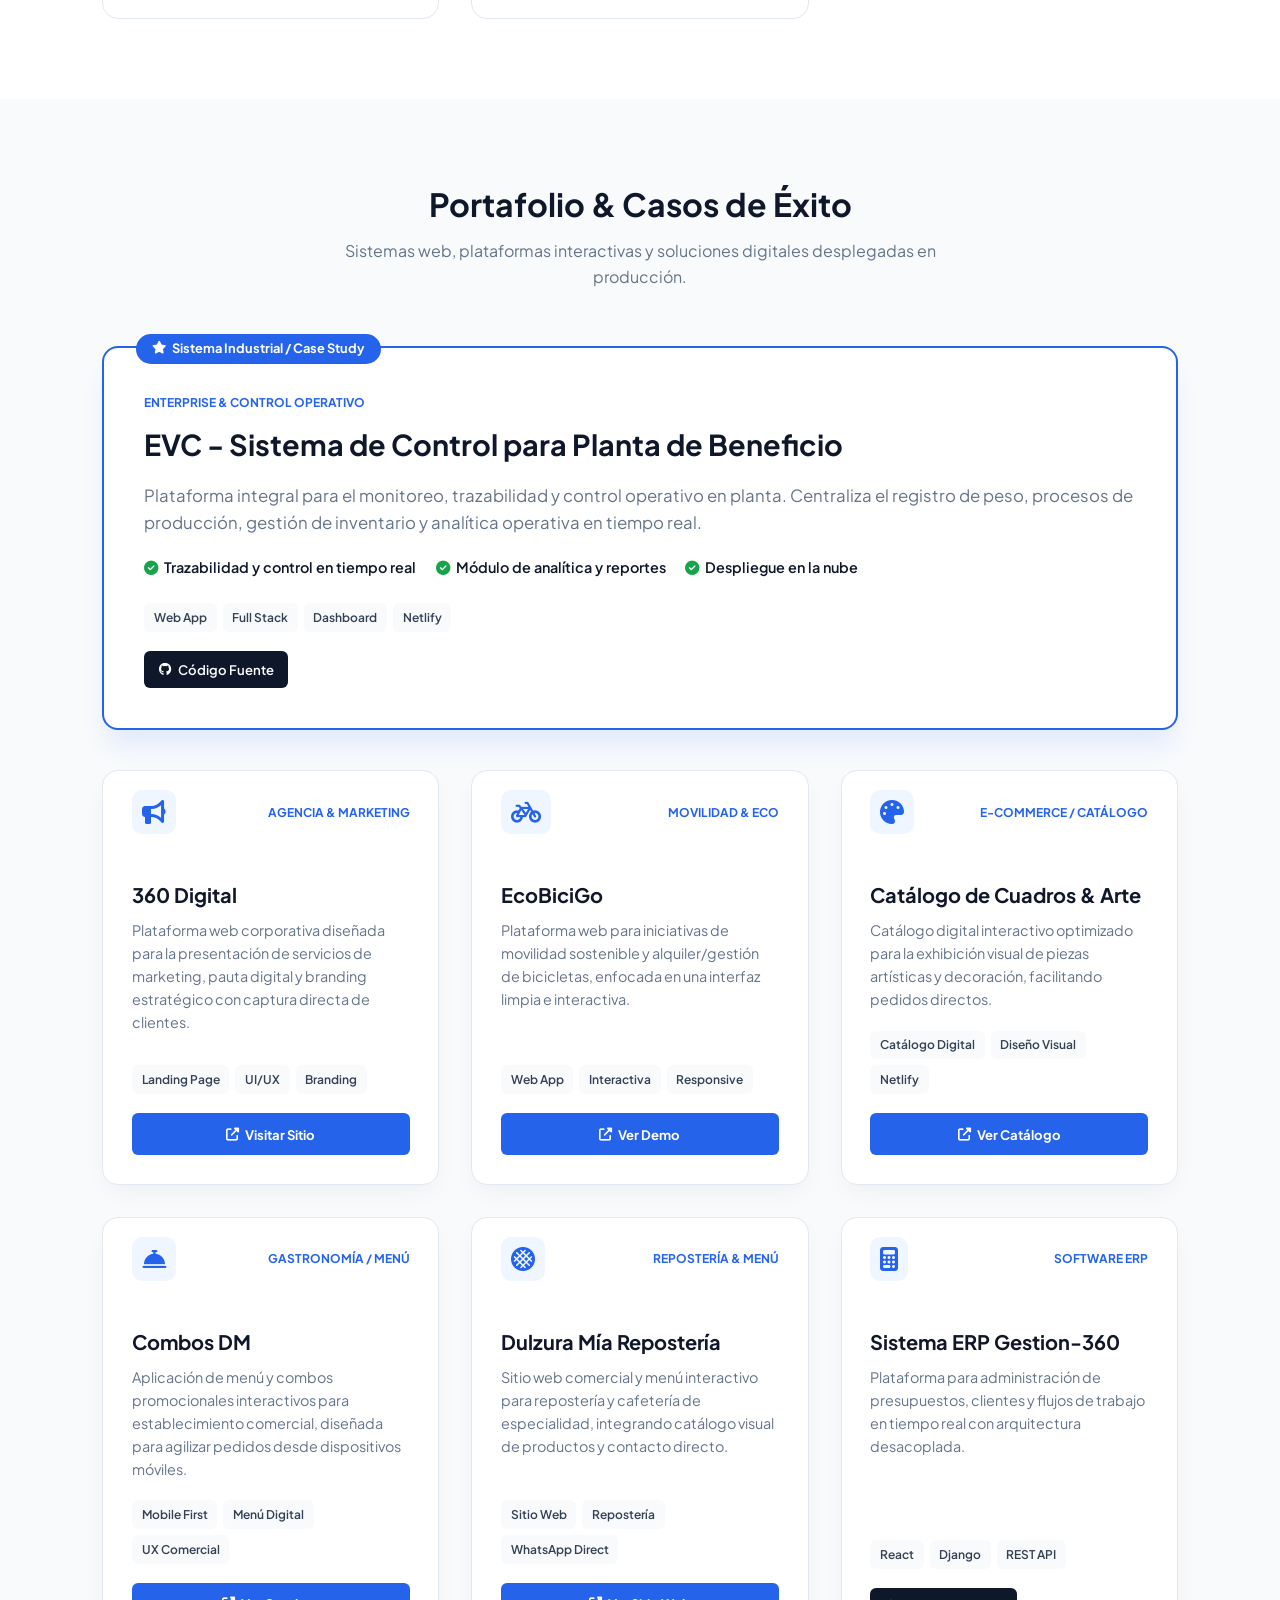
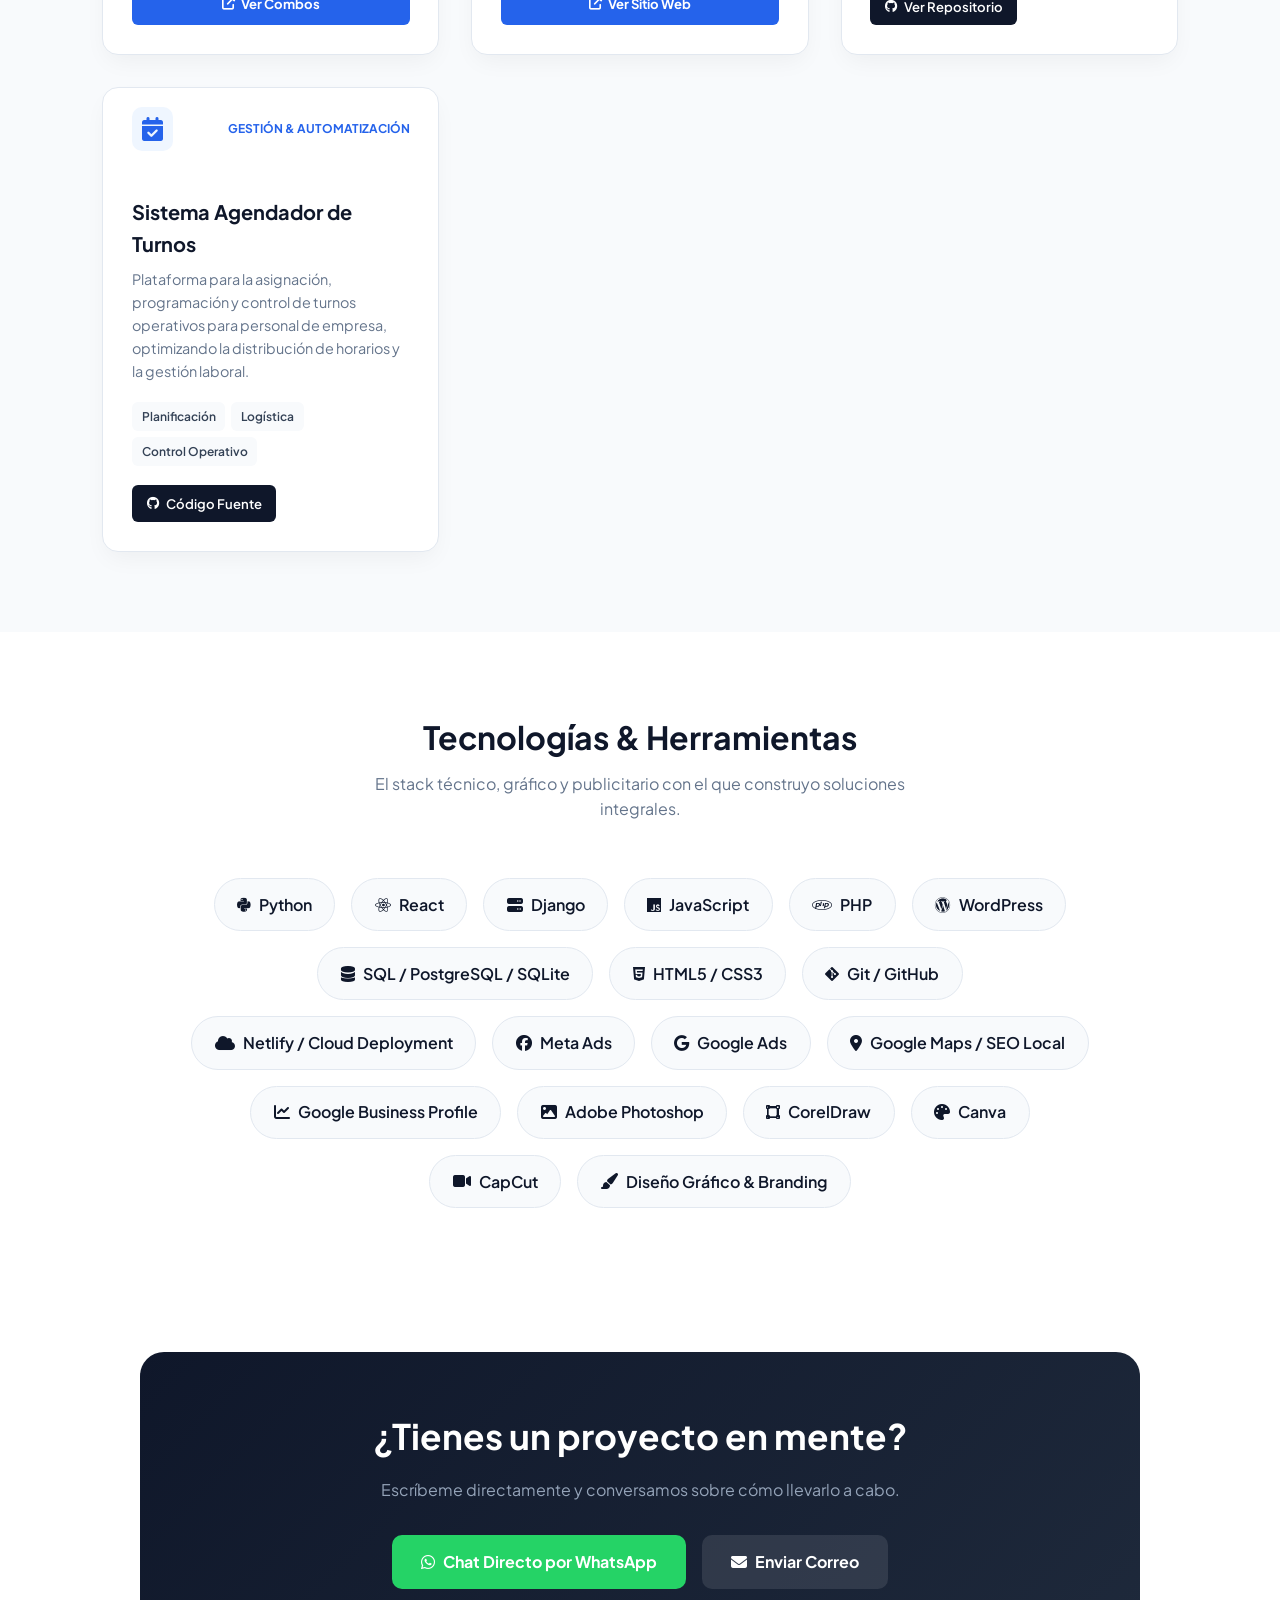
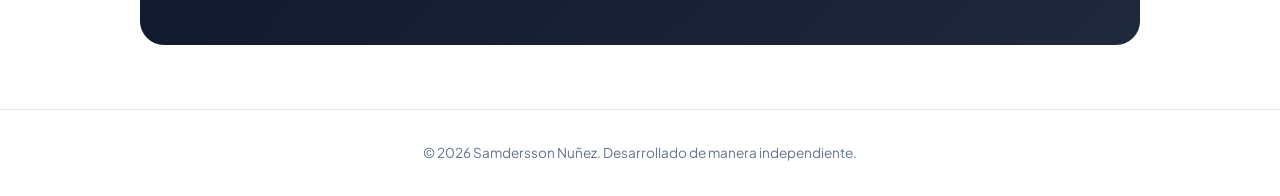
==== commit 5b75af6e: "actualizacion de portafolio con todos los servicios y tecnologias" ====
--- a/index.html
+++ b/index.html
@@ -8,7 +8,7 @@
     <link rel="icon" type="image/png" sizes="32x32" href="/favicon-32x32.png">
     <link rel="icon" type="image/png" sizes="16x16" href="/favicon-16x16.png">
     <link rel="manifest" href="/site.webmanifest">
-    <title>Samdersson Nuñez | Desarrollador Full Stack & Consultor Digital</title>
+    <title>Samdersson Nuñez | Desarrollador Full Stack, Diseñador & Consultor Digital</title>
     <!-- Font Awesome Icons -->
     <link rel="stylesheet" href="https://cdnjs.cloudflare.com/ajax/libs/font-awesome/6.4.0/css/all.min.css">
     <!-- Google Fonts -->
@@ -39,7 +39,7 @@
                 <span class="badge-status"><i class="fas fa-circle"></i> Disponible para proyectos y contratos</span>
                 <h1>Construyo software a medida y soluciones digitales de alto impacto</h1>
                 <p class="hero-sub">
-                    Hola, soy <strong>Samdersson Nuñez</strong>. Ayudo a empresas y organizaciones a automatizar sus procesos operativos con aplicaciones personalizadas y a impulsar sus resultados digitales.
+                    Hola, soy <strong>Samdersson Nuñez</strong>. Ayudo a empresas y organizaciones a automatizar sus procesos operativos con aplicaciones personalizadas y a impulsar sus resultados digitales mediante desarrollo, diseño y estrategias publicitarias.
                 </p>
                 <div class="hero-actions">
                     <a href="https://wa.me/573173562745?text=Hola%20Samdersson,%20quiero%20cotizar%20un%20proyecto" target="_blank" class="btn-primary">
@@ -64,7 +64,7 @@
     <section id="servicios" class="section">
         <div class="section-header">
             <h2>¿En qué te puedo ayudar?</h2>
-            <p>Soluciones técnicas y estratégicas enfocadas en eficiencia y retorno de inversión.</p>
+            <p>Soluciones técnicas, creativas y estratégicas enfocadas en eficiencia y retorno de inversión.</p>
         </div>
 
         <div class="services-grid">
@@ -81,212 +81,257 @@
             </div>
 
             <div class="service-card">
-                <div class="service-icon"><i class="fas fa-chart-line"></i></div>
-                <h3>Estrategia & Pauta Digital</h3>
-                <p>Gestión de campañas de tráfico pago (Meta Ads, Google Ads), optimización de conversiones, CRM y captación directa de clientes.</p>
+                <div class="service-icon"><i class="fas fa-bullhorn"></i></div>
+                <h3>Pauta Digital & Meta/Google Ads</h3>
+                <p>Diseño e implementación de campañas de tráfico pago para captación de clientes, optimización de presupuesto y conversión directa a WhatsApp.</p>
+            </div>
+
+            <div class="service-card">
+                <div class="service-icon"><i class="fas fa-map-marked-alt"></i></div>
+                <h3>Posicionamiento en Google Maps & SEO</h3>
+                <p>Optimización de ficha de Google Business Profile, SEO local para negocios físicos, gestión de reputación y visibilidad en mapas de búsquedas locales.</p>
+            </div>
+
+            <div class="service-card">
+                <div class="service-icon"><i class="fas fa-palette"></i></div>
+                <h3>Diseño Gráfico & Branding</h3>
+                <p>Creación de identidad visual, piezas publicitarias para redes sociales, branding comercial y material gráfico impreso o digital.</p>
             </div>
         </div>
     </section>
 
     <!-- Proyectos Destacados (Showcase & Clientes) -->
-<section id="proyectos" class="section bg-alt">
-    <div class="section-header">
-        <h2>Portafolio & Casos de Éxito</h2>
-        <p>Sistemas web, plataformas interactivas y soluciones digitales desplegadas en producción.</p>
-    </div>
-
-    <div class="projects-container">
-
-        <!-- PROYECTO DESTACADO PRINCIPAL (EVC) -->
-        <div class="featured-project-card">
-            <div class="featured-badge"><i class="fas fa-star"></i> Sistema Industrial / Case Study</div>
-            <div class="featured-content">
-                <div class="featured-text">
-                    <span class="project-tag">Enterprise & Control Operativo</span>
-                    <h3>EVC - Sistema de Control para Planta de Beneficio</h3>
-                    <p>
-                        Plataforma integral para el monitoreo, trazabilidad y control operativo en planta. Centraliza el registro de peso, procesos de producción, gestión de inventario y analítica operativa en tiempo real.
-                    </p>
-                    
-                    <div class="project-highlights">
-                        <span><i class="fas fa-check-circle"></i> Trazabilidad y control en tiempo real</span>
-                        <span><i class="fas fa-check-circle"></i> Módulo de analítica y reportes</span>
-                        <span><i class="fas fa-check-circle"></i> Despliegue en la nube</span>
-                    </div>
-
-                    <div class="tech-stack">
-                        <span>Web App</span><span>Full Stack</span><span>Dashboard</span><span>Netlify</span>
-                    </div>
-
-                    <div class="project-links">
-                        <!-- <a href="https://portafolioevc.netlify.app/" target="_blank" class="btn-demo">
-                            <i class="fas fa-external-link-alt"></i> Ver Demo en Vivo
-                        </a> -->
-                        <a href="https://github.com/Samdersson/planta-de-beneficio" target="_blank" class="btn-github-sm">
-                            <i class="fab fa-github"></i> Código Fuente
-                        </a>
-                    </div>
-                </div>
-            </div>
-        </div>
-
-        <!-- GRID DE PROYECTOS Y CLIENTES -->
-        <div class="projects-grid margin-top-projects">
-            
-            <!-- 1. 360 Digital -->
-            <div class="project-card">
-                <div class="project-header-bar">
-                    <i class="fas fa-bullhorn card-icon"></i>
-                    <span class="project-tag">Agencia & Marketing</span>
-                </div>
-                <div class="project-body">
-                    <h3>360 Digital</h3>
-                    <p>Plataforma web corporativa diseñada para la presentación de servicios de marketing, pauta digital y branding estratégico con captura directa de clientes.</p>
-                    
-                    <div class="tech-stack">
-                        <span>Landing Page</span><span>UI/UX</span><span>Branding</span>
-                    </div>
-
-                    <div class="project-links">
-                        <a href="https://360digital.netlify.app/" target="_blank" class="btn-demo">
-                            <i class="fas fa-external-link-alt"></i> Visitar Sitio
-                        </a>
-                    </div>
-                </div>
-            </div>
-
-            <!-- 2. EcoBiciGo -->
-            <div class="project-card">
-                <div class="project-header-bar">
-                    <i class="fas fa-bicycle card-icon"></i>
-                    <span class="project-tag">Movilidad & Eco</span>
-                </div>
-                <div class="project-body">
-                    <h3>EcoBiciGo</h3>
-                    <p>Plataforma web para iniciativas de movilidad sostenible y alquiler/gestión de bicicletas, enfocada en una interfaz limpia e interactiva.</p>
-                    
-                    <div class="tech-stack">
-                        <span>Web App</span><span>Interactiva</span><span>Responsive</span>
-                    </div>
-
-                    <div class="project-links">
-                        <a href="https://ecobicigo.netlify.app/" target="_blank" class="btn-demo">
-                            <i class="fas fa-external-link-alt"></i> Ver Demo
-                        </a>
-                    </div>
-                </div>
-            </div>
-
-            <!-- 3. Catálogo Cuadros -->
-            <div class="project-card">
-                <div class="project-header-bar">
-                    <i class="fas fa-palette card-icon"></i>
-                    <span class="project-tag">E-Commerce / Catálogo</span>
-                </div>
-                <div class="project-body">
-                    <h3>Catálogo de Cuadros & Arte</h3>
-                    <p>Catálogo digital interactivo optimizado para la exhibición visual de piezas artísticas y decoración, facilitando pedidos directos.</p>
-                    
-                    <div class="tech-stack">
-                        <span>Catálogo Digital</span><span>Diseño Visual</span><span>Netlify</span>
-                    </div>
-
-                    <div class="project-links">
-                        <a href="https://catalogo-cuadros.netlify.app/" target="_blank" class="btn-demo">
-                            <i class="fas fa-external-link-alt"></i> Ver Catálogo
-                        </a>
-                    </div>
-                </div>
-            </div>
-
-            <!-- 4. Combos DM -->
-            <div class="project-card">
-                <div class="project-header-bar">
-                    <i class="fas fa-concierge-bell card-icon"></i>
-                    <span class="project-tag">Gastronomía / Menú</span>
-                </div>
-                <div class="project-body">
-                    <h3>Combos DM</h3>
-                    <p>Aplicación de menú y combos promocionales interactivos para establecimiento comercial, diseñada para agilizar pedidos desde dispositivos móviles.</p>
-                    
-                    <div class="tech-stack">
-                        <span>Mobile First</span><span>Menú Digital</span><span>UX Comercial</span>
-                    </div>
-
-                    <div class="project-links">
-                        <a href="https://combosdm.netlify.app/" target="_blank" class="btn-demo">
-                            <i class="fas fa-external-link-alt"></i> Ver Combos
-                        </a>
-                    </div>
-                </div>
-            </div>
-
-            <!-- 5. Dulzura Mía -->
-            <div class="project-card">
-                <div class="project-header-bar">
-                    <i class="fas fa-stroopwafel card-icon"></i>
-                    <span class="project-tag">Repostería & Menú</span>
-                </div>
-                <div class="project-body">
-                    <h3>Dulzura Mía Repostería</h3>
-                    <p>Sitio web comercial y menú interactivo para repostería y cafetería de especialidad, integrando catálogo visual de productos y contacto directo.</p>
-                    
-                    <div class="tech-stack">
-                        <span>Sitio Web</span><span>Repostería</span><span>WhatsApp Direct</span>
-                    </div>
-
-                    <div class="project-links">
-                        <a href="https://dulzuramia.netlify.app/" target="_blank" class="btn-demo">
-                            <i class="fas fa-external-link-alt"></i> Ver Sitio Web
-                        </a>
-                    </div>
-                </div>
-            </div>
-
-            <!-- 6. ERP Gestión-360 -->
-            <div class="project-card">
-                <div class="project-header-bar">
-                    <i class="fas fa-calculator card-icon"></i>
-                    <span class="project-tag">Software ERP</span>
-                </div>
-                <div class="project-body">
-                    <h3>Sistema ERP Gestion-360</h3>
-                    <p>Plataforma para administración de presupuestos, clientes y flujos de trabajo en tiempo real con arquitectura desacoplada.</p>
-                    
-                    <div class="tech-stack">
-                        <span>React</span><span>Django</span><span>REST API</span>
-                    </div>
-
-                    <div class="project-links">
-                        <a href="https://github.com/Samdersson/Gestion-360-ERP" target="_blank" class="btn-github-sm">
-                            <i class="fab fa-github"></i> Ver Repositorio
-                        </a>
-                    </div>
-                </div>
-            </div>
-
-        </div>
-    </div>
-</section>
+    <section id="proyectos" class="section bg-alt">
+        <div class="section-header">
+            <h2>Portafolio & Casos de Éxito</h2>
+            <p>Sistemas web, plataformas interactivas y soluciones digitales desplegadas en producción.</p>
+        </div>
+
+        <div class="projects-container">
+
+            <!-- PROYECTO DESTACADO PRINCIPAL (EVC) -->
+            <div class="featured-project-card">
+                <div class="featured-badge"><i class="fas fa-star"></i> Sistema Industrial / Case Study</div>
+                <div class="featured-content">
+                    <div class="featured-text">
+                        <span class="project-tag">Enterprise & Control Operativo</span>
+                        <h3>EVC - Sistema de Control para Planta de Beneficio</h3>
+                        <p>
+                            Plataforma integral para el monitoreo, trazabilidad y control operativo en planta. Centraliza el registro de peso, procesos de producción, gestión de inventario y analítica operativa en tiempo real.
+                        </p>
+                        
+                        <div class="project-highlights">
+                            <span><i class="fas fa-check-circle"></i> Trazabilidad y control en tiempo real</span>
+                            <span><i class="fas fa-check-circle"></i> Módulo de analítica y reportes</span>
+                            <span><i class="fas fa-check-circle"></i> Despliegue en la nube</span>
+                        </div>
+
+                        <div class="tech-stack">
+                            <span>Web App</span><span>Full Stack</span><span>Dashboard</span><span>Netlify</span>
+                        </div>
+
+                        <div class="project-links">
+                            <a href="https://github.com/Samdersson/planta-de-beneficio" target="_blank" class="btn-github-sm">
+                                <i class="fab fa-github"></i> Código Fuente
+                            </a>
+                        </div>
+                    </div>
+                </div>
+            </div>
+
+            <!-- GRID DE PROYECTOS Y CLIENTES -->
+            <div class="projects-grid margin-top-projects">
+                
+                <!-- 1. 360 Digital -->
+                <div class="project-card">
+                    <div class="project-header-bar">
+                        <i class="fas fa-bullhorn card-icon"></i>
+                        <span class="project-tag">Agencia & Marketing</span>
+                    </div>
+                    <div class="project-body">
+                        <h3>360 Digital</h3>
+                        <p>Plataforma web corporativa diseñada para la presentación de servicios de marketing, pauta digital y branding estratégico con captura directa de clientes.</p>
+                        
+                        <div class="tech-stack">
+                            <span>Landing Page</span><span>UI/UX</span><span>Branding</span>
+                        </div>
+
+                        <div class="project-links">
+                            <a href="https://360digital.netlify.app/" target="_blank" class="btn-demo">
+                                <i class="fas fa-external-link-alt"></i> Visitar Sitio
+                            </a>
+                        </div>
+                    </div>
+                </div>
+
+                <!-- 2. EcoBiciGo -->
+                <div class="project-card">
+                    <div class="project-header-bar">
+                        <i class="fas fa-bicycle card-icon"></i>
+                        <span class="project-tag">Movilidad & Eco</span>
+                    </div>
+                    <div class="project-body">
+                        <h3>EcoBiciGo</h3>
+                        <p>Plataforma web para iniciativas de movilidad sostenible y alquiler/gestión de bicicletas, enfocada en una interfaz limpia e interactiva.</p>
+                        
+                        <div class="tech-stack">
+                            <span>Web App</span><span>Interactiva</span><span>Responsive</span>
+                        </div>
+
+                        <div class="project-links">
+                            <a href="https://ecobicigo.netlify.app/" target="_blank" class="btn-demo">
+                                <i class="fas fa-external-link-alt"></i> Ver Demo
+                            </a>
+                        </div>
+                    </div>
+                </div>
+
+                <!-- 3. Catálogo Cuadros -->
+                <div class="project-card">
+                    <div class="project-header-bar">
+                        <i class="fas fa-palette card-icon"></i>
+                        <span class="project-tag">E-Commerce / Catálogo</span>
+                    </div>
+                    <div class="project-body">
+                        <h3>Catálogo de Cuadros & Arte</h3>
+                        <p>Catálogo digital interactivo optimizado para la exhibición visual de piezas artísticas y decoración, facilitando pedidos directos.</p>
+                        
+                        <div class="tech-stack">
+                            <span>Catálogo Digital</span><span>Diseño Visual</span><span>Netlify</span>
+                        </div>
+
+                        <div class="project-links">
+                            <a href="https://catalogo-cuadros.netlify.app/" target="_blank" class="btn-demo">
+                                <i class="fas fa-external-link-alt"></i> Ver Catálogo
+                            </a>
+                        </div>
+                    </div>
+                </div>
+
+                <!-- 4. Combos DM -->
+                <div class="project-card">
+                    <div class="project-header-bar">
+                        <i class="fas fa-concierge-bell card-icon"></i>
+                        <span class="project-tag">Gastronomía / Menú</span>
+                    </div>
+                    <div class="project-body">
+                        <h3>Combos DM</h3>
+                        <p>Aplicación de menú y combos promocionales interactivos para establecimiento comercial, diseñada para agilizar pedidos desde dispositivos móviles.</p>
+                        
+                        <div class="tech-stack">
+                            <span>Mobile First</span><span>Menú Digital</span><span>UX Comercial</span>
+                        </div>
+
+                        <div class="project-links">
+                            <a href="https://combosdm.netlify.app/" target="_blank" class="btn-demo">
+                                <i class="fas fa-external-link-alt"></i> Ver Combos
+                            </a>
+                        </div>
+                    </div>
+                </div>
+
+                <!-- 5. Dulzura Mía -->
+                <div class="project-card">
+                    <div class="project-header-bar">
+                        <i class="fas fa-stroopwafel card-icon"></i>
+                        <span class="project-tag">Repostería & Menú</span>
+                    </div>
+                    <div class="project-body">
+                        <h3>Dulzura Mía Repostería</h3>
+                        <p>Sitio web comercial y menú interactivo para repostería y cafetería de especialidad, integrando catálogo visual de productos y contacto directo.</p>
+                        
+                        <div class="tech-stack">
+                            <span>Sitio Web</span><span>Repostería</span><span>WhatsApp Direct</span>
+                        </div>
+
+                        <div class="project-links">
+                            <a href="https://dulzuramia.netlify.app/" target="_blank" class="btn-demo">
+                                <i class="fas fa-external-link-alt"></i> Ver Sitio Web
+                            </a>
+                        </div>
+                    </div>
+                </div>
+
+                <!-- 6. ERP Gestión-360 -->
+                <div class="project-card">
+                    <div class="project-header-bar">
+                        <i class="fas fa-calculator card-icon"></i>
+                        <span class="project-tag">Software ERP</span>
+                    </div>
+                    <div class="project-body">
+                        <h3>Sistema ERP Gestion-360</h3>
+                        <p>Plataforma para administración de presupuestos, clientes y flujos de trabajo en tiempo real con arquitectura desacoplada.</p>
+                        
+                        <div class="tech-stack">
+                            <span>React</span><span>Django</span><span>REST API</span>
+                        </div>
+
+                        <div class="project-links">
+                            <a href="https://github.com/Samdersson/Gestion-360-ERP" target="_blank" class="btn-github-sm">
+                                <i class="fab fa-github"></i> Ver Repositorio
+                            </a>
+                        </div>
+                    </div>
+                </div>
+
+                <!-- Agendador / Asignador de Turnos -->
+                <div class="project-card">
+                    <div class="project-header-bar">
+                        <i class="fas fa-calendar-check card-icon"></i>
+                        <span class="project-tag">Gestión & Automatización</span>
+                    </div>
+                    <div class="project-body">
+                        <h3>Sistema Agendador de Turnos</h3>
+                        <p>Plataforma para la asignación, programación y control de turnos operativos para personal de empresa, optimizando la distribución de horarios y la gestión laboral.</p>
+                        
+                        <div class="tech-stack">
+                            <span>Planificación</span><span>Logística</span><span>Control Operativo</span>
+                        </div>
+
+                        <div class="project-links">
+                            <a href="https://github.com/Samdersson/agendar_turnos" target="_blank" class="btn-github-sm">
+                                <i class="fab fa-github"></i> Código Fuente
+                            </a>
+                        </div>
+                    </div>
+                </div>
+
+            </div>
+        </div>
+    </section>
 
     <!-- Stack Tecnológico -->
     <section id="stack" class="section">
         <div class="section-header">
             <h2>Tecnologías & Herramientas</h2>
-            <p>El stack con el que construyo aplicaciones y soluciones diariamente.</p>
+            <p>El stack técnico, gráfico y publicitario con el que construyo soluciones integrales.</p>
         </div>
 
         <div class="skills-flex">
+            <!-- Desarrollo -->
             <div class="skill-chip"><i class="fab fa-python"></i> Python</div>
             <div class="skill-chip"><i class="fab fa-react"></i> React</div>
             <div class="skill-chip"><i class="fas fa-server"></i> Django</div>
             <div class="skill-chip"><i class="fab fa-js"></i> JavaScript</div>
+            <div class="skill-chip"><i class="fab fa-php"></i> PHP</div>
+            <div class="skill-chip"><i class="fab fa-wordpress"></i> WordPress</div>
             <div class="skill-chip"><i class="fas fa-database"></i> SQL / PostgreSQL / SQLite</div>
             <div class="skill-chip"><i class="fab fa-html5"></i> HTML5 / CSS3</div>
             <div class="skill-chip"><i class="fab fa-git-alt"></i> Git / GitHub</div>
             <div class="skill-chip"><i class="fas fa-cloud"></i> Netlify / Cloud Deployment</div>
-            <div class="skill-chip"><i class="fas fa-bullhorn"></i> Meta & Google Ads</div>
-        </div>
+
+            <!-- Marketing & SEO -->
+            <div class="skill-chip"><i class="fab fa-facebook"></i> Meta Ads</div>
+            <div class="skill-chip"><i class="fab fa-google"></i> Google Ads</div>
+            <div class="skill-chip"><i class="fas fa-map-marker-alt"></i> Google Maps / SEO Local</div>
+            <div class="skill-chip"><i class="fas fa-chart-line"></i> Google Business Profile</div>
+
+<!-- Diseño Gráfico & Edición -->
+            <div class="skill-chip"><i class="fas fa-image"></i> Adobe Photoshop</div>
+            <div class="skill-chip"><i class="fas fa-vector-square"></i> CorelDraw</div>
+            <div class="skill-chip"><i class="fas fa-palette"></i> Canva</div>
+            <div class="skill-chip"><i class="fas fa-video"></i> CapCut</div>
+            <div class="skill-chip"><i class="fas fa-paint-brush"></i> Diseño Gráfico & Branding</div>
     </section>
 
     <!-- Contacto Directo -->
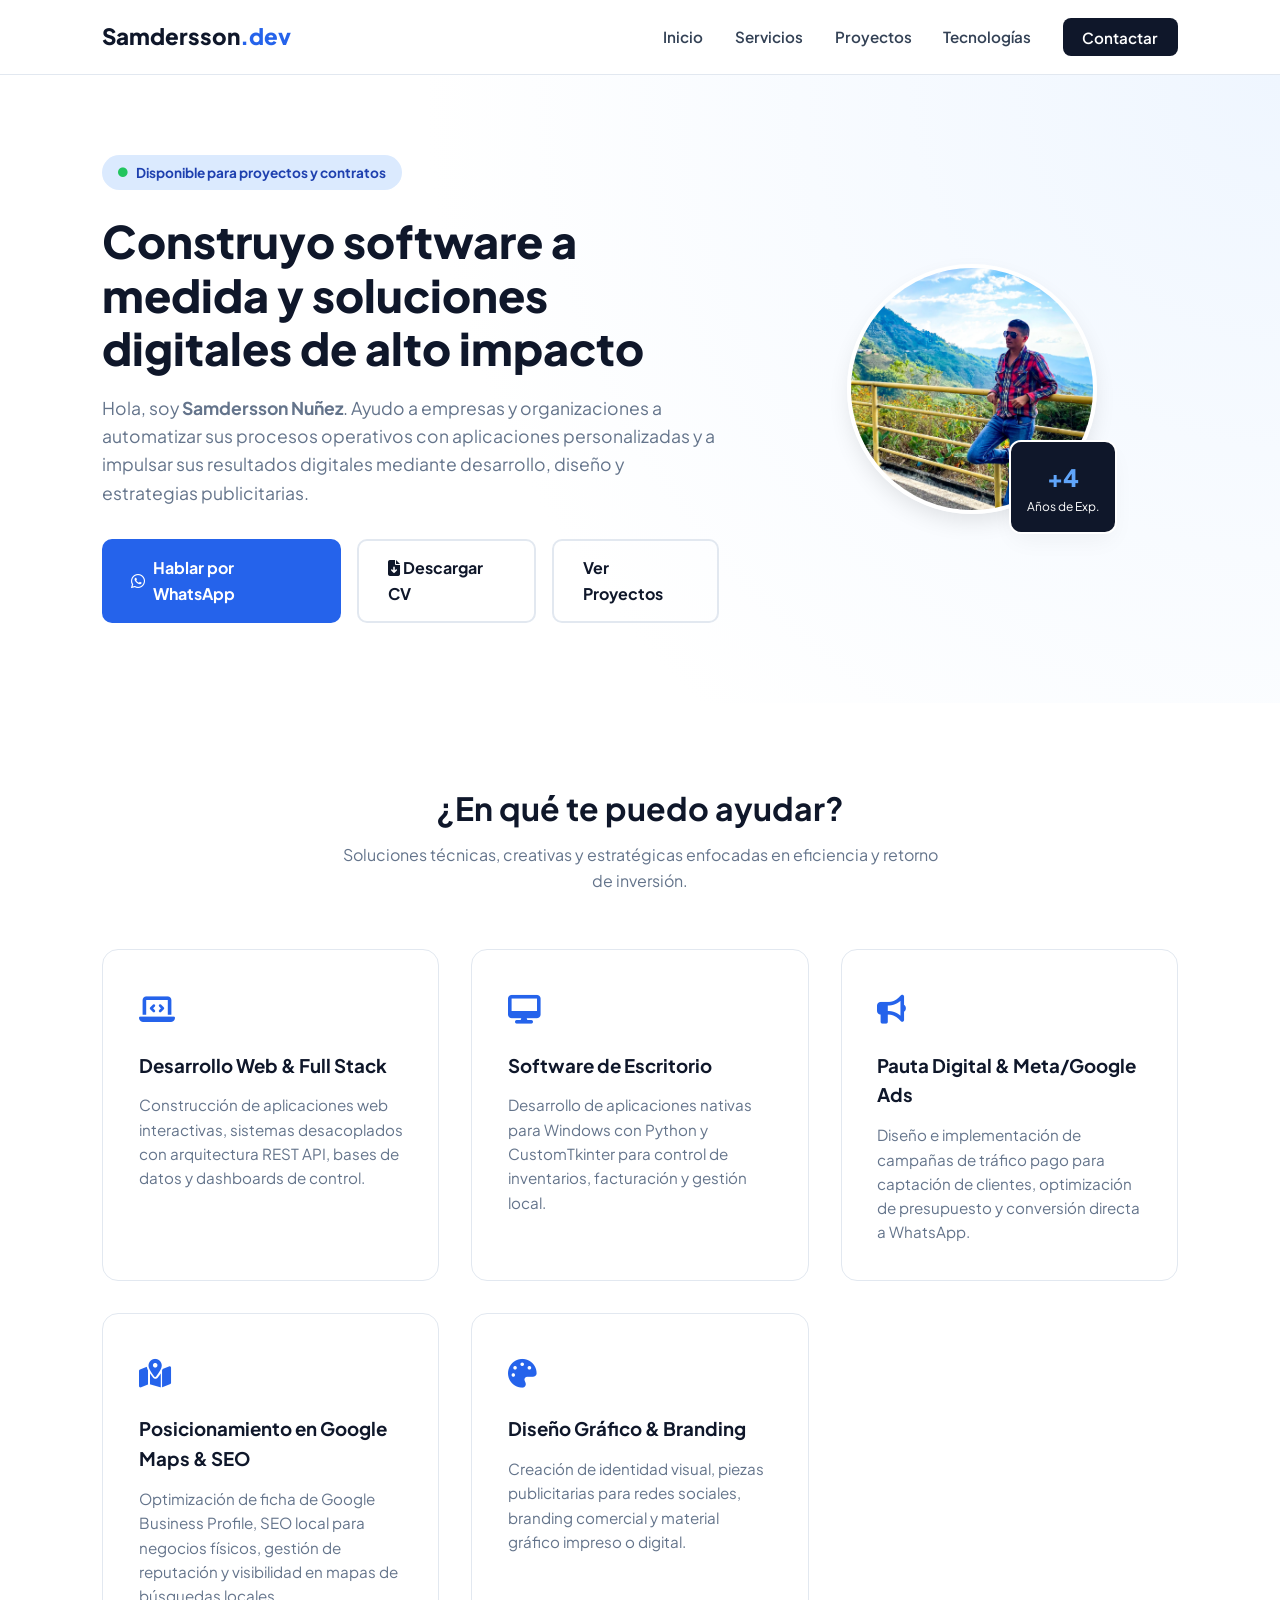
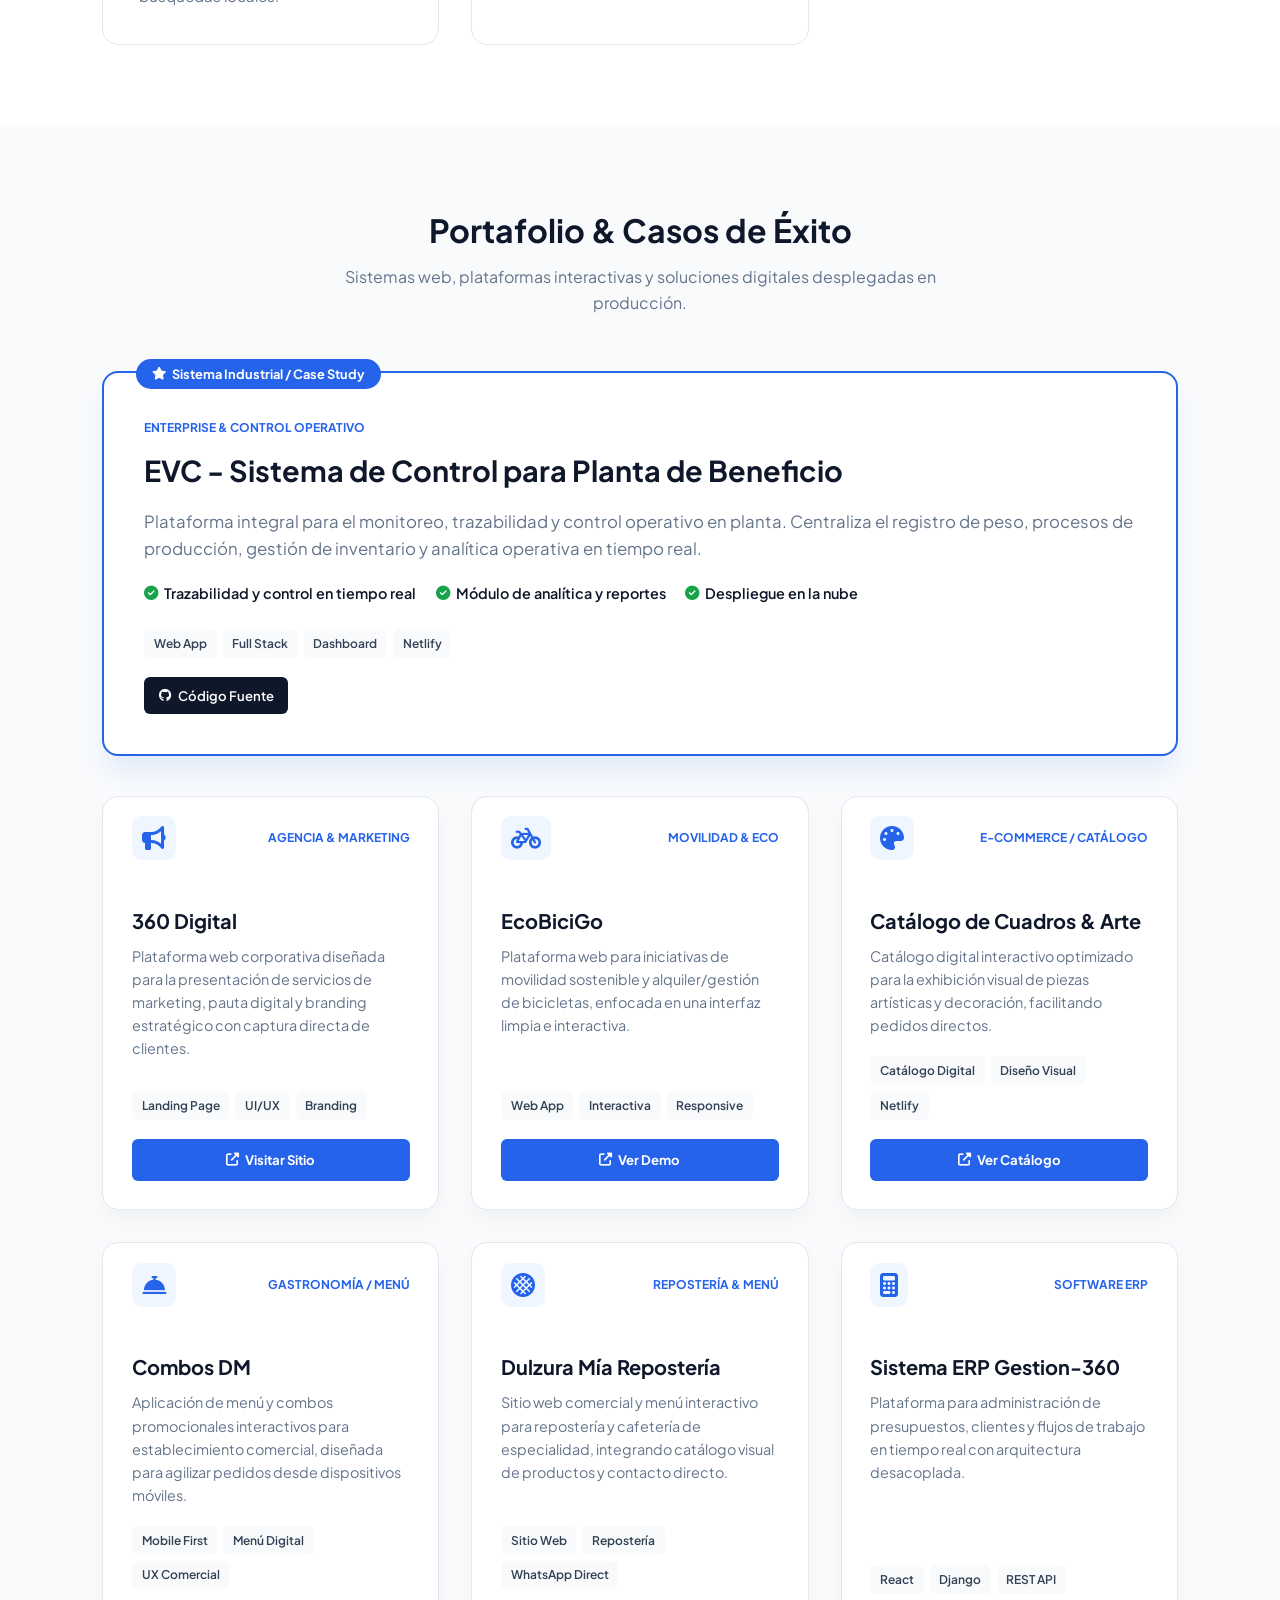
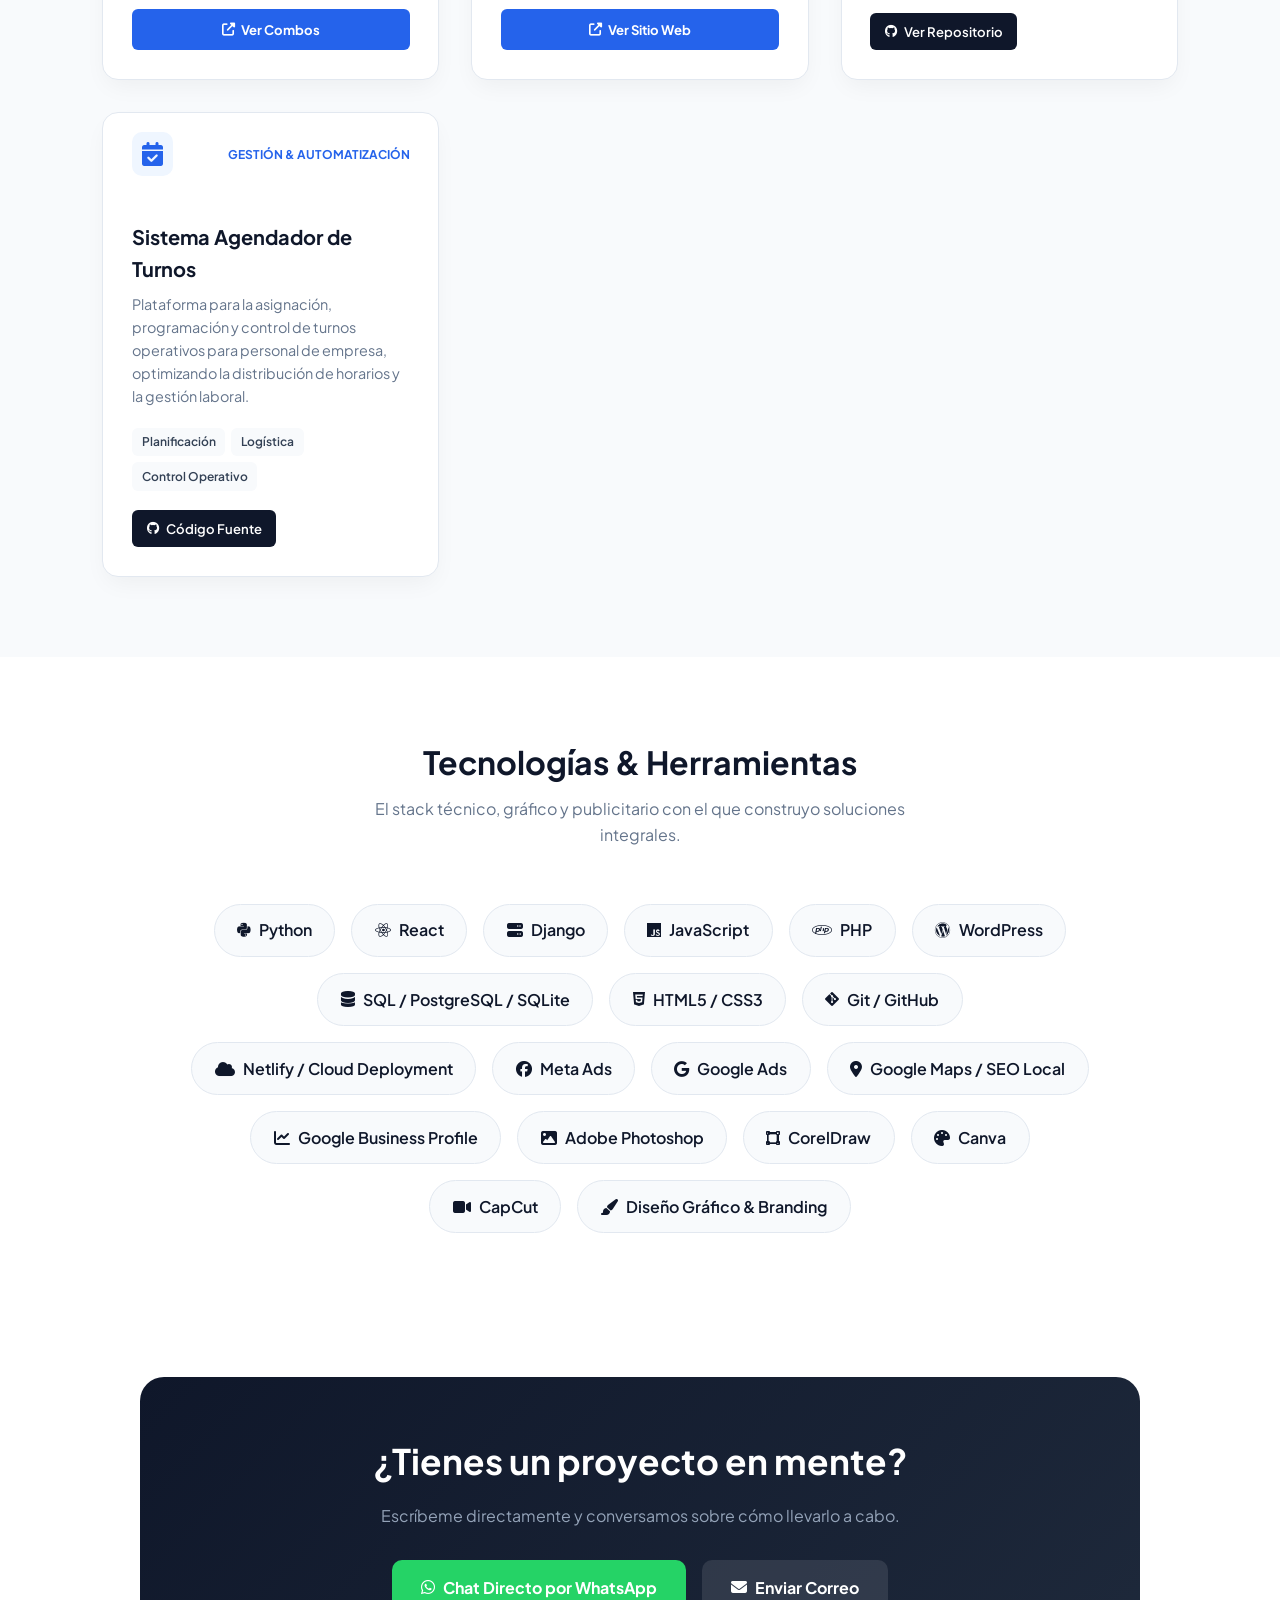
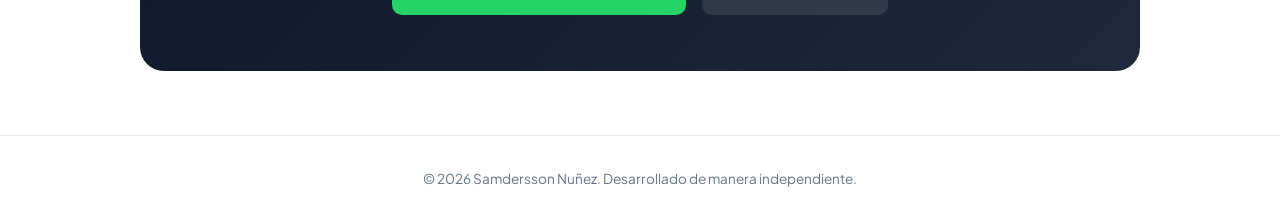
==== commit 0c5e04fe: "Wagregamos CV y boton de descargar" ====
--- a/index.html
+++ b/index.html
@@ -4,6 +4,10 @@
 <head>
     <meta charset="UTF-8">
     <meta name="viewport" content="width=device-width, initial-scale=1.0">
+    <meta property="og:title" content="Samdersson Nuñez | Desarrollador Full Stack & Consultor Digital">
+    <meta property="og:description" content="Software a medida, aplicaciones web, pauta digital y diseño estratégico.">
+    <meta property="og:image" content="https://samdersson.netlify.app/picture.jpg">
+    <meta property="og:url" content="https://samdersson.netlify.app/">
     <link rel="apple-touch-icon" sizes="180x180" href="/apple-touch-icon.png">
     <link rel="icon" type="image/png" sizes="32x32" href="/favicon-32x32.png">
     <link rel="icon" type="image/png" sizes="16x16" href="/favicon-16x16.png">
@@ -45,7 +49,10 @@
                     <a href="https://wa.me/573173562745?text=Hola%20Samdersson,%20quiero%20cotizar%20un%20proyecto" target="_blank" class="btn-primary">
                         <i class="fab fa-whatsapp"></i> Hablar por WhatsApp
                     </a>
-                    <a href="#proyectos" class="btn-secondary">Ver mis Proyectos</a>
+                    <a href="CV SAMDERSSON NÚÑEZ LANCHEROS.pdf" download="CV SAMDERSSON NÚÑEZ LANCHEROS.pdf" class="btn-secondary">
+                        <i class="fas fa-file-download"></i> Descargar CV
+                    </a>
+                    <a href="#proyectos" class="btn-secondary">Ver Proyectos</a>
                 </div>
             </div>
             <div class="hero-image">
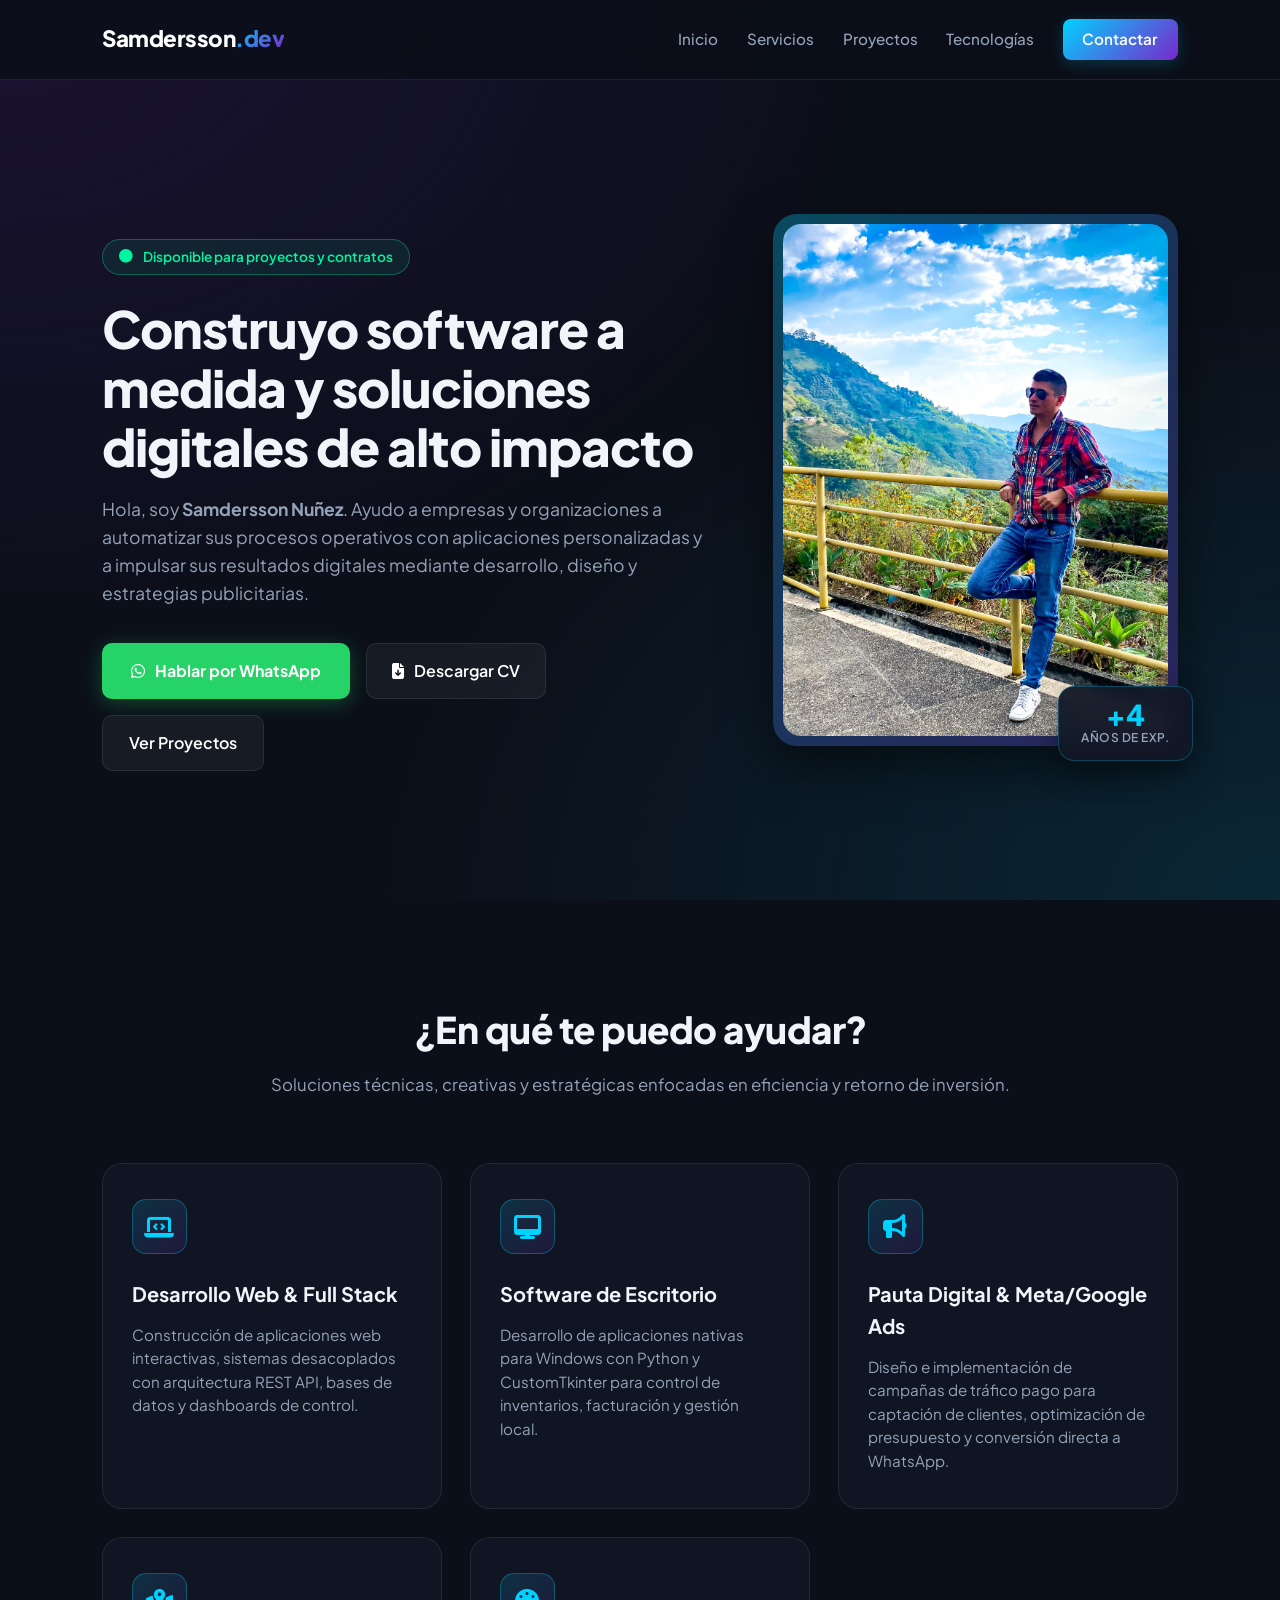
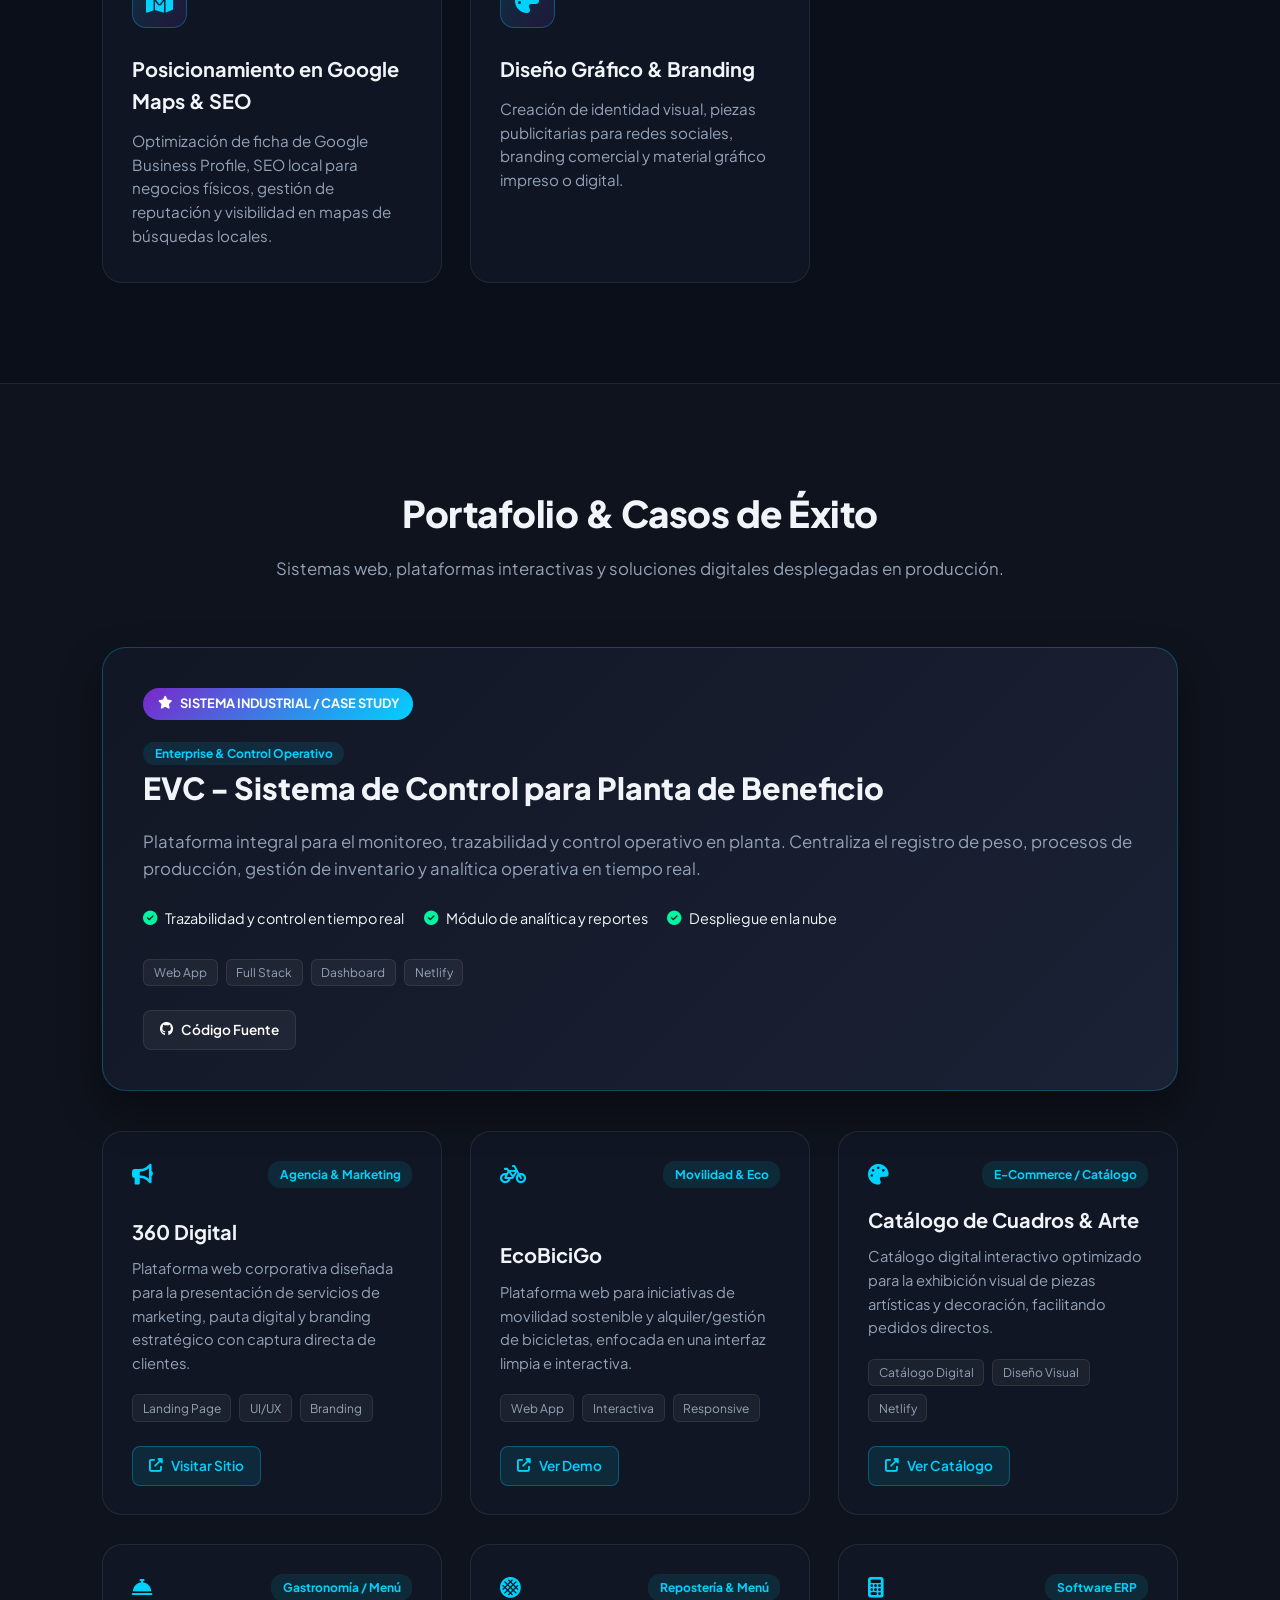
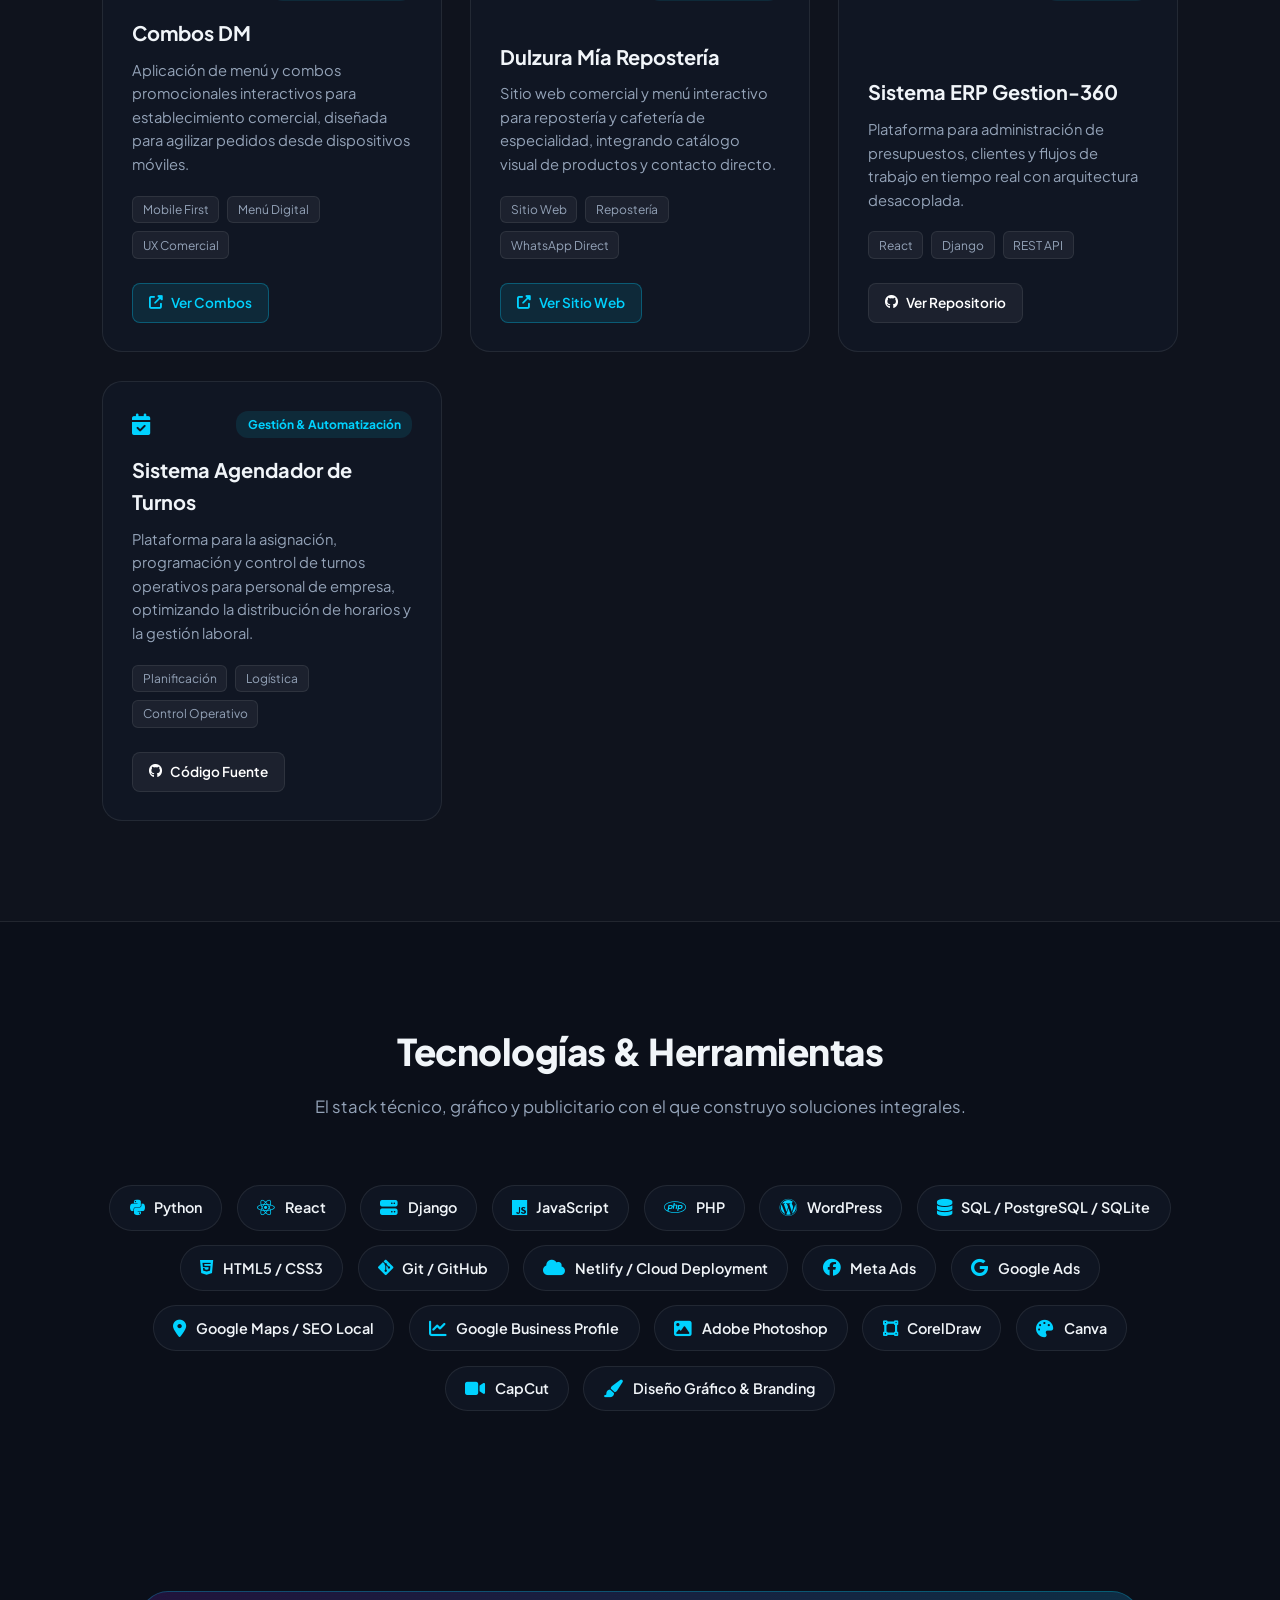
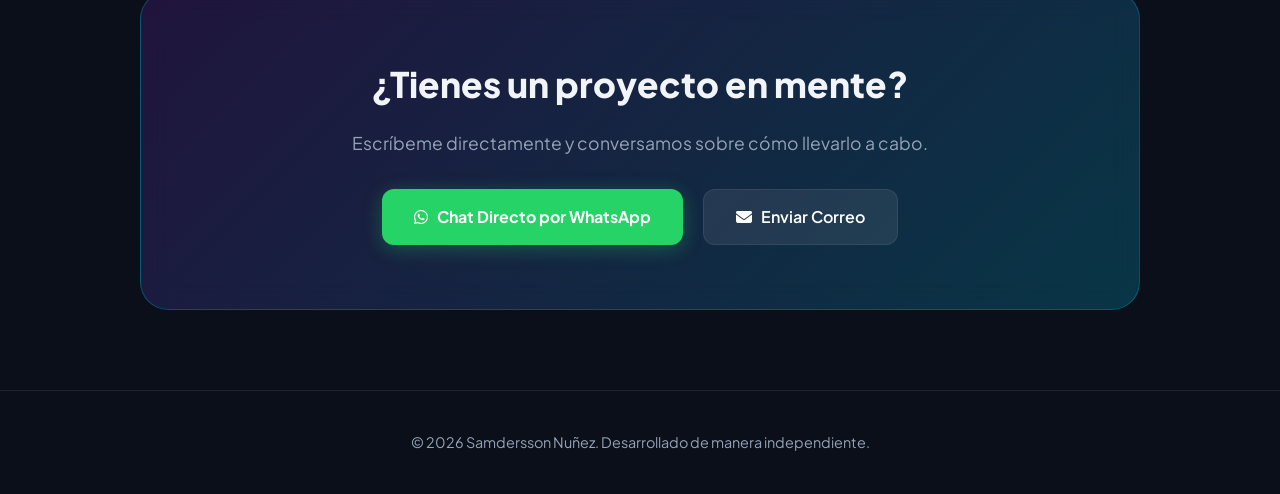
==== commit 6aecc687: "Actualizar correo Electronico" ====
--- a/index.html
+++ b/index.html
@@ -348,7 +348,7 @@
             <p>Escríbeme directamente y conversamos sobre cómo llevarlo a cabo.</p>
             <div class="contact-buttons">
                 <a href="https://wa.me/573173562745" target="_blank" class="btn-cta-primary"><i class="fab fa-whatsapp"></i> Chat Directo por WhatsApp</a>
-                <a href="mailto:ilmer.nunez@correounivalle.edu.co" class="btn-cta-secondary"><i class="fas fa-envelope"></i> Enviar Correo</a>
+                <a href="mailto:san9639@gmail.com" class="btn-cta-secondary"><i class="fas fa-envelope"></i> Enviar Correo</a>
             </div>
         </div>
     </section>
--- a/styles.css
+++ b/styles.css
@@ -1,630 +1,688 @@
-/* Variables Globales */
+/* ==========================================
+   VARIABLES DE DISEÑO Y TEMA CYBER/TECH
+   ========================================== */
 :root {
-    --primary: #0f172a;
-    --primary-light: #1e293b;
-    --accent: #2563eb;
-    --accent-hover: #1d4ed8;
-    --text-main: #334155;
-    --text-muted: #64748b;
-    --bg-main: #ffffff;
-    --bg-alt: #f8fafc;
-    --border: #e2e8f0;
-    --radius: 16px;
-    --shadow: 0 10px 25px -5px rgba(0, 0, 0, 0.05);
+    --bg-dark: #0b0f19;
+    --bg-card: rgba(18, 24, 38, 0.75);
+    --bg-card-hover: rgba(28, 36, 56, 0.9);
+    --accent-blue: #00d2ff;
+    --accent-violet: #7928ca;
+    --accent-green: #00f5a0;
+    --text-main: #f1f5f9;
+    --text-muted: #94a3b8;
+    --border-glow: rgba(0, 210, 255, 0.25);
+    --border-subtle: rgba(255, 255, 255, 0.08);
+    --font-primary: 'Plus Jakarta Sans', sans-serif;
 }
 
 * {
     margin: 0;
     padding: 0;
     box-sizing: border-box;
+    scroll-behavior: smooth;
 }
 
 body {
-    font-family: 'Plus Jakarta Sans', sans-serif;
+    background-color: var(--bg-dark);
+    background-image: 
+        radial-gradient(at 0% 0%, rgba(121, 40, 202, 0.15) 0px, transparent 50%),
+        radial-gradient(at 100% 100%, rgba(0, 210, 255, 0.12) 0px, transparent 50%);
+    background-attachment: fixed;
     color: var(--text-main);
-    background-color: var(--bg-main);
+    font-family: var(--font-primary);
     line-height: 1.6;
-}
-
-/* Header / Navbar */
+    overflow-x: hidden;
+}
+
+/* ==========================================
+   NAVBAR CON EFECTO GLASS
+   ========================================== */
 .navbar {
+    position: fixed;
+    top: 0;
+    width: 100%;
+    z-index: 1000;
     display: flex;
     justify-content: space-between;
     align-items: center;
     padding: 1.2rem 8%;
-    background-color: rgba(255, 255, 255, 0.95);
-    backdrop-filter: blur(10px);
-    position: sticky;
-    top: 0;
-    z-index: 100;
-    border-bottom: 1px solid var(--border);
+    background: rgba(11, 15, 25, 0.85);
+    backdrop-filter: blur(16px);
+    border-bottom: 1px solid var(--border-subtle);
 }
 
 .logo {
     font-size: 1.4rem;
     font-weight: 800;
-    color: var(--primary);
-}
-
-.dot {
-    color: var(--accent);
+    letter-spacing: -0.5px;
+    color: #fff;
+    white-space: nowrap; /* Evita que el logo se rompa en 2 líneas */
+}
+
+.logo .dot {
+    background: linear-gradient(135deg, var(--accent-blue), var(--accent-violet));
+    -webkit-background-clip: text;
+    background-clip: text;
+    -webkit-text-fill-color: transparent;
+}
+
+.navbar nav {
+    display: flex;
+    align-items: center;
+    gap: 1.8rem;
 }
 
 .navbar nav a {
-    margin-left: 1.8rem;
+    color: var(--text-muted);
     text-decoration: none;
-    color: var(--text-main);
-    font-weight: 600;
+    font-weight: 500;
     font-size: 0.95rem;
-    transition: color 0.2s;
+    transition: all 0.3s ease;
+    white-space: nowrap;
 }
 
 .navbar nav a:hover {
-    color: var(--accent);
+    color: var(--accent-blue);
+}
+
+/* ==========================================
+   AJUSTE PARA MÓVILES (Agrega esto en tus @media queries)
+   ========================================== */
+@media (max-width: 768px) {
+    .navbar {
+        flex-direction: column; /* Pone el logo arriba y el menú abajo */
+        gap: 0.8rem;
+        padding: 0.8rem 5%;
+    }
+
+    .navbar nav {
+        width: 100%;
+        justify-content: center;
+        gap: 1rem; /* Espacio uniforme entre enlaces */
+        flex-wrap: wrap; /* Si hay muchos enlaces, bajan ordenadamente sin taparse */
+    }
+
+    .navbar nav a {
+        font-size: 0.85rem; /* Reduce un poco la letra para pantallas pequeñas */
+    }
+}
+/* Botones Navegación */
+.btn-cv-nav {
+    display: inline-flex;
+    align-items: center;
+    gap: 0.4rem;
+    padding: 0.45rem 0.9rem;
+    border-radius: 8px;
+    border: 1px solid rgba(0, 210, 255, 0.4);
+    background: rgba(0, 210, 255, 0.05);
+    color: var(--accent-blue) !important;
+    font-weight: 600 !important;
+}
+
+.btn-cv-nav:hover {
+    background: rgba(0, 210, 255, 0.15);
+    box-shadow: 0 0 15px rgba(0, 210, 255, 0.3);
 }
 
 .btn-nav {
-    background-color: var(--primary);
+    padding: 0.5rem 1.2rem;
+    border-radius: 8px;
+    background: linear-gradient(135deg, var(--accent-blue), var(--accent-violet));
     color: #fff !important;
-    padding: 0.6rem 1.2rem;
-    border-radius: 8px;
-    transition: background-color 0.2s;
+    font-weight: 600 !important;
+    box-shadow: 0 4px 15px rgba(0, 210, 255, 0.2);
 }
 
 .btn-nav:hover {
-    background-color: var(--primary-light) !important;
-}
-
-/* Hero Section */
+    transform: translateY(-2px);
+    box-shadow: 0 6px 20px rgba(121, 40, 202, 0.4);
+}
+
+/* ==========================================
+   HERO SECTION
+   ========================================== */
 .hero {
-    padding: 5rem 8%;
-    background: radial-gradient(circle at top right, #eff6ff 0%, #ffffff 60%);
+    min-height: 100vh;
+    display: flex;
+    align-items: center;
+    padding: 140px 8% 80px;
 }
 
 .hero-content {
-    max-width: 1200px;
-    margin: 0 auto;
     display: grid;
     grid-template-columns: 1.2fr 0.8fr;
-    gap: 3rem;
-    align-items: center;
-}
-
+    gap: 4rem;
+    align-items: center;
+    max-width: 1300px;
+    margin: 0 auto;
+}
+
+/* Badge con luz palpitante */
 .badge-status {
-    display: inline-flex;
-    align-items: center;
-    gap: 8px;
-    background-color: #dbeafe;
-    color: #1e40af;
+    margin-top: 50px;
+    display: inline-flex;
+    align-items: center;
+    gap: 0.6rem;
+    padding: 0.4rem 1rem;
+    border-radius: 30px;
+    background: rgba(0, 245, 160, 0.08);
+    border: 1px solid rgba(0, 245, 160, 0.3);
+    color: var(--accent-green);
     font-size: 0.85rem;
-    font-weight: 700;
-    padding: 0.4rem 1rem;
-    border-radius: 20px;
+    font-weight: 600;
     margin-bottom: 1.5rem;
 }
 
-.badge-status i {
-    font-size: 0.6rem;
-    color: #22c55e;
+.pulse-dot {
+    width: 8px;
+    height: 8px;
+    background-color: var(--accent-green);
+    border-radius: 50%;
+    box-shadow: 0 0 10px var(--accent-green);
+    animation: pulse 1.8s infinite;
+}
+
+@keyframes pulse {
+    0% { transform: scale(0.95); box-shadow: 0 0 0 0 rgba(0, 245, 160, 0.7); }
+    70% { transform: scale(1); box-shadow: 0 0 0 10px rgba(0, 245, 160, 0); }
+    100% { transform: scale(0.95); box-shadow: 0 0 0 0 rgba(0, 245, 160, 0); }
 }
 
 .hero-text h1 {
-    font-size: 2.8rem;
+    font-size: 3.2rem;
+    line-height: 1.15;
     font-weight: 800;
-    color: var(--primary);
-    line-height: 1.2;
     margin-bottom: 1.2rem;
+    letter-spacing: -1px;
+}
+
+.gradient-text {
+    background: linear-gradient(135deg, #ffffff 30%, var(--accent-blue) 70%, var(--accent-violet) 100%);
+    -webkit-background-clip: text; background-clip: text;
+    -webkit-text-fill-color: transparent;
 }
 
 .hero-sub {
     font-size: 1.1rem;
     color: var(--text-muted);
-    margin-bottom: 2rem;
+    margin-bottom: 2.2rem;
+    max-width: 600px;
 }
 
 .hero-actions {
     display: flex;
+    flex-wrap: wrap;
     gap: 1rem;
 }
 
+/* Botones Hero */
 .btn-primary {
-    background-color: var(--accent);
-    color: white;
+    display: inline-flex;
+    align-items: center;
+    gap: 0.6rem;
     padding: 0.9rem 1.8rem;
     border-radius: 10px;
+    background: #25d366;
+    color: #fff;
     text-decoration: none;
     font-weight: 700;
-    display: inline-flex;
-    align-items: center;
-    gap: 8px;
-    transition: background-color 0.2s;
+    box-shadow: 0 4px 20px rgba(37, 211, 102, 0.3);
+    transition: all 0.3s ease;
 }
 
 .btn-primary:hover {
-    background-color: var(--accent-hover);
+    transform: translateY(-3px);
+    box-shadow: 0 8px 25px rgba(37, 211, 102, 0.5);
 }
 
 .btn-secondary {
-    border: 2px solid var(--border);
-    color: var(--primary);
-    padding: 0.9rem 1.8rem;
+    display: inline-flex;
+    align-items: center;
+    gap: 0.6rem;
+    padding: 0.9rem 1.6rem;
     border-radius: 10px;
+    background: rgba(255, 255, 255, 0.05);
+    border: 1px solid var(--border-subtle);
+    color: #fff;
     text-decoration: none;
-    font-weight: 700;
-    transition: background-color 0.2s;
+    font-weight: 600;
+    transition: all 0.3s ease;
 }
 
 .btn-secondary:hover {
-    background-color: var(--bg-alt);
-}
-/* Avatar Circular Profesional */
+    background: rgba(255, 255, 255, 0.1);
+    border-color: var(--accent-blue);
+    transform: translateY(-3px);
+}
+
+/* Tarjeta Avatar Fotográfico */
 .avatar-card {
     position: relative;
-    width: 250px;       /* Tamaño ideal para escritorio */
-    height: 250px;      /* Debe ser igual al ancho para ser un círculo perfecto */
-    margin: 0 auto;
+    border-radius: 24px;
+    padding: 10px;
+    background: linear-gradient(135deg, rgba(0, 210, 255, 0.3), rgba(121, 40, 202, 0.3));
+    box-shadow: 0 20px 50px rgba(0, 0, 0, 0.5);
 }
 
 .avatar-card img {
     width: 100%;
-    height: 100%;
-    border-radius: 50%; /* Vuelve la foto 100% circular */
-    object-fit: cover;  /* Mantiene la proporción sin deformar tu rostro */
-    border: 4px solid #ffffff; /* Borde blanco que la hace resaltar sobre el fondo */
-    box-shadow: 0 10px 25px -5px rgba(0, 0, 0, 0.12); /* Sombra suave para dar relieve */
-}
-
-/* Ajuste del badge de experiencia para que combine con el círculo */
+    height: auto;
+    border-radius: 18px;
+    display: block;
+    object-fit: cover;
+}
+
 .experience-badge {
     position: absolute;
-    bottom: 0px;
-    right: -10px;
-    background-color: var(--primary);
-    color: white;
-    padding: 0.8rem 1rem;
-    border-radius: 12px;
+    bottom: -15px;
+    right: -15px;
+    background: rgba(18, 24, 38, 0.95);
+    border: 1px solid var(--border-glow);
+    backdrop-filter: blur(10px);
+    padding: 0.8rem 1.4rem;
+    border-radius: 16px;
     display: flex;
     flex-direction: column;
     align-items: center;
-    box-shadow: var(--shadow);
-    border: 2px solid #ffffff;
-}
-
-.experience-badge {
-    position: absolute;
-    bottom: -20px;
-    right: -20px;
-    background-color: var(--primary);
-    color: white;
-    padding: 1rem;
-    border-radius: 12px;
-    display: flex;
-    flex-direction: column;
-    align-items: center;
-    box-shadow: var(--shadow);
+    box-shadow: 0 10px 30px rgba(0, 0, 0, 0.4);
 }
 
 .experience-badge .num {
-    font-size: 1.5rem;
+    font-size: 1.8rem;
     font-weight: 800;
-    color: #60a5fa;
+    color: var(--accent-blue);
+    line-height: 1;
 }
 
 .experience-badge .text {
     font-size: 0.75rem;
-}
-
-/* General Sections */
+    color: var(--text-muted);
+    font-weight: 600;
+    text-transform: uppercase;
+    letter-spacing: 0.5px;
+}
+
+/* ==========================================
+   SECCIONES GENERALES & HEADER
+   ========================================== */
 .section {
-    padding: 5rem 8%;
+    padding: 100px 8%;
+    max-width: 1300px;
+    margin: 0 auto;
 }
 
 .bg-alt {
-    background-color: var(--bg-alt);
+    background: rgba(255, 255, 255, 0.015);
+    border-top: 1px solid var(--border-subtle);
+    border-bottom: 1px solid var(--border-subtle);
 }
 
 .section-header {
     text-align: center;
-    max-width: 600px;
-    margin: 0 auto 3.5rem auto;
+    margin-bottom: 4rem;
 }
 
 .section-header h2 {
-    font-size: 2rem;
-    color: var(--primary);
-    margin-bottom: 0.5rem;
+    font-size: 2.3rem;
+    font-weight: 800;
+    margin-bottom: 0.8rem;
+    letter-spacing: -0.5px;
 }
 
 .section-header p {
     color: var(--text-muted);
-}
-
-/* Services Grid */
+    font-size: 1.05rem;
+}
+
+/* ==========================================
+   TARJETAS DE SERVICIOS (GRID)
+   ========================================== */
 .services-grid {
     display: grid;
-    grid-template-columns: repeat(auto-fit, minmax(300px, 1fr));
-    gap: 2rem;
-    max-width: 1200px;
-    margin: 0 auto;
+    grid-template-columns: repeat(auto-fit, minmax(260px, 1fr));
+    gap: 1.8rem;
 }
 
 .service-card {
-    padding: 2.2rem;
-    border-radius: var(--radius);
-    border: 1px solid var(--border);
-    background-color: white;
-    transition: transform 0.2s, box-shadow 0.2s;
+    background: var(--bg-card);
+    border: 1px solid var(--border-subtle);
+    border-radius: 20px;
+    padding: 2.2rem 1.8rem;
+    transition: all 0.35s cubic-bezier(0.4, 0, 0.2, 1);
+    backdrop-filter: blur(10px);
 }
 
 .service-card:hover {
-    transform: translateY(-5px);
-    box-shadow: var(--shadow);
+    transform: translateY(-8px);
+    background: var(--bg-card-hover);
+    border-color: var(--border-glow);
+    box-shadow: 0 15px 35px rgba(0, 210, 255, 0.12);
 }
 
 .service-icon {
-    font-size: 1.8rem;
-    color: var(--accent);
-    margin-bottom: 1.2rem;
+    width: 55px;
+    height: 55px;
+    border-radius: 14px;
+    background: linear-gradient(135deg, rgba(0, 210, 255, 0.15), rgba(121, 40, 202, 0.15));
+    border: 1px solid rgba(0, 210, 255, 0.3);
+    display: flex;
+    align-items: center;
+    justify-content: center;
+    font-size: 1.5rem;
+    color: var(--accent-blue);
+    margin-bottom: 1.5rem;
 }
 
 .service-card h3 {
+    font-size: 1.25rem;
+    font-weight: 700;
     margin-bottom: 0.8rem;
-    color: var(--primary);
 }
 
 .service-card p {
     color: var(--text-muted);
     font-size: 0.95rem;
-}
-
-/* Projects Showcase */
-.projects-container {
-    max-width: 1200px;
-    margin: 0 auto;
-}
-
-/* Featured Project (EVC) */
+    line-height: 1.55;
+}
+
+/* ==========================================
+   PROYECTOS & FEATURED SHOWCASE
+   ========================================== */
 .featured-project-card {
-    background-color: white;
-    border: 2px solid var(--accent);
-    border-radius: var(--radius);
+    background: linear-gradient(135deg, rgba(18, 24, 38, 0.9), rgba(28, 36, 56, 0.9));
+    border: 1px solid var(--border-glow);
+    border-radius: 24px;
     padding: 2.5rem;
+    box-shadow: 0 20px 40px rgba(0, 0, 0, 0.4);
     position: relative;
-    box-shadow: 0 20px 25px -5px rgba(37, 99, 235, 0.1);
-    margin-bottom: 2.5rem;
+    overflow: hidden;
 }
 
 .featured-badge {
-    position: absolute;
-    top: -14px;
-    left: 2rem;
-    background-color: var(--accent);
-    color: white;
-    padding: 0.3rem 1rem;
-    border-radius: 20px;
+    display: inline-flex;
+    align-items: center;
+    gap: 0.5rem;
+    background: linear-gradient(135deg, var(--accent-violet), var(--accent-blue));
+    color: #fff;
     font-size: 0.8rem;
     font-weight: 700;
-    display: flex;
-    align-items: center;
-    gap: 6px;
+    padding: 0.35rem 0.9rem;
+    border-radius: 20px;
+    margin-bottom: 1.2rem;
+    text-transform: uppercase;
 }
 
 .featured-text h3 {
-    font-size: 1.8rem;
-    color: var(--primary);
-    margin: 0.5rem 0 1rem 0;
+    font-size: 1.9rem;
+    font-weight: 800;
+    margin-bottom: 1rem;
 }
 
 .featured-text p {
     color: var(--text-muted);
     font-size: 1.05rem;
-    margin-bottom: 1.2rem;
+    margin-bottom: 1.5rem;
 }
 
 .project-highlights {
     display: flex;
     flex-wrap: wrap;
     gap: 1.2rem;
-    margin-bottom: 1.5rem;
+    margin-bottom: 1.8rem;
 }
 
 .project-highlights span {
+    color: var(--text-main);
     font-size: 0.9rem;
-    font-weight: 600;
-    color: var(--primary);
-    display: flex;
-    align-items: center;
-    gap: 6px;
+    display: flex;
+    align-items: center;
+    gap: 0.5rem;
 }
 
 .project-highlights i {
-    color: #16a34a;
-}
-
-.btn-github {
-    display: inline-flex;
-    align-items: center;
-    gap: 8px;
-    background-color: var(--primary);
-    color: white;
-    padding: 0.7rem 1.4rem;
-    border-radius: 8px;
-    text-decoration: none;
-    font-weight: 600;
-    font-size: 0.9rem;
-    transition: background-color 0.2s;
-}
-
-.btn-github:hover {
-    background-color: var(--primary-light);
-}
-
-/* Secondary Projects Grid */
+    color: var(--accent-green);
+}
+
 .projects-grid {
     display: grid;
-    grid-template-columns: repeat(auto-fit, minmax(320px, 1fr));
-    gap: 2rem;
-}
-
-.margin-top-projects {
-    margin-top: 1.5rem;
+    grid-template-columns: repeat(auto-fit, minmax(310px, 1fr));
+    gap: 1.8rem;
+    margin-top: 2.5rem;
 }
 
 .project-card {
-    background-color: white;
-    border-radius: var(--radius);
-    border: 1px solid var(--border);
-    overflow: hidden;
-    box-shadow: var(--shadow);
+    background: var(--bg-card);
+    border: 1px solid var(--border-subtle);
+    border-radius: 20px;
+    padding: 1.8rem;
     display: flex;
     flex-direction: column;
-}
-
-.project-body {
-    padding: 1.8rem;
-    display: flex;
-    flex-direction: column;
-    height: 100%;
+    justify-content: space-between;
+    transition: all 0.35s ease;
+}
+
+.project-card:hover {
+    transform: translateY(-6px);
+    border-color: rgba(0, 210, 255, 0.4);
+    box-shadow: 0 12px 30px rgba(0, 0, 0, 0.3);
+}
+
+.project-header-bar {
+    display: flex;
+    justify-content: space-between;
+    align-items: center;
+    margin-bottom: 1rem;
+}
+
+.card-icon {
+    font-size: 1.3rem;
+    color: var(--accent-blue);
 }
 
 .project-tag {
     font-size: 0.75rem;
     font-weight: 700;
-    color: var(--accent);
-    text-transform: uppercase;
+    color: var(--accent-blue);
+    background: rgba(0, 210, 255, 0.1);
+    padding: 0.25rem 0.7rem;
+    border-radius: 12px;
 }
 
 .project-body h3 {
-    margin: 0.4rem 0 0.8rem 0;
-    color: var(--primary);
+    font-size: 1.25rem;
+    font-weight: 700;
+    margin-bottom: 0.6rem;
 }
 
 .project-body p {
     color: var(--text-muted);
+    font-size: 0.92rem;
+    margin-bottom: 1.2rem;
+}
+
+/* Etitquetas del Stack */
+.tech-stack {
+    display: flex;
+    flex-wrap: wrap;
+    gap: 0.5rem;
+    margin-bottom: 1.5rem;
+}
+
+.tech-stack span {
+    font-size: 0.75rem;
+    background: rgba(255, 255, 255, 0.05);
+    border: 1px solid rgba(255, 255, 255, 0.08);
+    color: var(--text-muted);
+    padding: 0.2rem 0.6rem;
+    border-radius: 6px;
+}
+
+/* Enlaces de proyectos */
+.project-links {
+    display: flex;
+    gap: 0.8rem;
+}
+
+.btn-demo, .btn-github-sm {
+    display: inline-flex;
+    align-items: center;
+    gap: 0.5rem;
+    padding: 0.5rem 1rem;
+    border-radius: 8px;
+    font-size: 0.85rem;
+    font-weight: 600;
+    text-decoration: none;
+    transition: all 0.25s ease;
+}
+
+.btn-demo {
+    background: rgba(0, 210, 255, 0.1);
+    color: var(--accent-blue);
+    border: 1px solid rgba(0, 210, 255, 0.3);
+}
+
+.btn-demo:hover {
+    background: var(--accent-blue);
+    color: #0b0f19;
+}
+
+.btn-github-sm {
+    background: rgba(255, 255, 255, 0.05);
+    color: #fff;
+    border: 1px solid var(--border-subtle);
+}
+
+.btn-github-sm:hover {
+    background: rgba(255, 255, 255, 0.15);
+}
+
+/* ==========================================
+   SKILL CHIPS / TECNOLOGÍAS
+   ========================================== */
+.skills-flex {
+    display: flex;
+    flex-wrap: wrap;
+    justify-content: center;
+    gap: 0.9rem;
+}
+
+.skill-chip {
+    display: inline-flex;
+    align-items: center;
+    gap: 0.6rem;
+    padding: 0.65rem 1.2rem;
+    background: var(--bg-card);
+    border: 1px solid var(--border-subtle);
+    border-radius: 30px;
     font-size: 0.9rem;
-    margin-bottom: 1.2rem;
-    flex-grow: 1;
-}
-
-.tech-stack {
-    display: flex;
-    gap: 6px;
-    flex-wrap: wrap;
-    margin-bottom: 1.2rem;
-}
-
-.tech-stack span {
-    background-color: var(--bg-alt);
-    font-size: 0.75rem;
-    padding: 0.3rem 0.6rem;
-    border-radius: 6px;
     font-weight: 600;
     color: var(--text-main);
-}
-
-/* Project Action Buttons */
-.project-links {
-    display: flex;
+    transition: all 0.3s ease;
+}
+
+.skill-chip i {
+    font-size: 1.1rem;
+    color: var(--accent-blue);
+}
+
+.skill-chip:hover {
+    border-color: var(--accent-blue);
+    transform: translateY(-3px);
+    box-shadow: 0 6px 20px rgba(0, 210, 255, 0.2);
+    background: rgba(0, 210, 255, 0.08);
+}
+
+/* ==========================================
+   CTA SECTION & FOOTER
+   ========================================== */
+.cta-section {
+    padding: 80px 8%;
+}
+
+.cta-card {
+    background: linear-gradient(135deg, rgba(121, 40, 202, 0.2), rgba(0, 210, 255, 0.2));
+    border: 1px solid var(--border-glow);
+    border-radius: 28px;
+    padding: 4rem 2rem;
+    text-align: center;
+    backdrop-filter: blur(15px);
+    max-width: 1000px;
+    margin: 0 auto;
+}
+
+.cta-card h2 {
+    font-size: 2.2rem;
+    font-weight: 800;
+    margin-bottom: 1rem;
+}
+
+.cta-card p {
+    color: var(--text-muted);
+    font-size: 1.1rem;
+    margin-bottom: 2rem;
+}
+
+.contact-buttons {
+    display: flex;
+    justify-content: center;
+    flex-wrap: wrap;
+    gap: 1.2rem;
+}
+
+.btn-cta-primary {
+    display: inline-flex;
+    align-items: center;
     gap: 0.6rem;
-    flex-wrap: wrap;
-    align-items: center;
-}
-
-.btn-demo {
-    display: inline-flex;
-    align-items: center;
-    gap: 6px;
-    background-color: var(--accent);
-    color: white;
-    padding: 0.5rem 0.9rem;
-    border-radius: 6px;
+    padding: 0.9rem 2rem;
+    border-radius: 12px;
+    background: #25d366;
+    color: #fff;
+    text-decoration: none;
+    font-weight: 700;
+    box-shadow: 0 4px 20px rgba(37, 211, 102, 0.3);
+}
+
+.btn-cta-secondary {
+    display: inline-flex;
+    align-items: center;
+    gap: 0.6rem;
+    padding: 0.9rem 2rem;
+    border-radius: 12px;
+    background: rgba(255, 255, 255, 0.08);
+    border: 1px solid var(--border-subtle);
+    color: #fff;
     text-decoration: none;
     font-weight: 600;
-    font-size: 0.82rem;
-    transition: background-color 0.2s;
-}
-
-.btn-demo:hover {
-    background-color: var(--accent-hover);
-}
-
-.btn-github-sm {
-    display: inline-flex;
-    align-items: center;
-    gap: 6px;
-    background-color: var(--primary);
-    color: white;
-    padding: 0.5rem 0.9rem;
-    border-radius: 6px;
-    text-decoration: none;
-    font-weight: 600;
-    font-size: 0.82rem;
-    transition: background-color 0.2s;
-}
-
-.btn-github-sm:hover {
-    background-color: var(--primary-light);
-}
-
-/* Stack Chips */
-.skills-flex {
-    display: flex;
-    justify-content: center;
-    gap: 1rem;
-    flex-wrap: wrap;
-    max-width: 900px;
-    margin: 0 auto;
-}
-
-.skill-chip {
-    background-color: var(--bg-alt);
-    border: 1px solid var(--border);
-    padding: 0.8rem 1.4rem;
-    border-radius: 30px;
-    font-weight: 600;
-    display: flex;
-    align-items: center;
-    gap: 8px;
-    color: var(--primary);
-}
-
-/* CTA Section */
-.cta-section {
-    padding: 4rem 8%;
-}
-
-.cta-card {
-    background: linear-gradient(135deg, var(--primary) 0%, #1e293b 100%);
-    color: white;
-    padding: 3.5rem 2rem;
-    border-radius: 24px;
-    text-align: center;
-    max-width: 1000px;
-    margin: 0 auto;
-}
-
-.cta-card h2 {
-    font-size: 2.2rem;
-    margin-bottom: 0.8rem;
-}
-
-.cta-card p {
-    color: #94a3b8;
-    margin-bottom: 2rem;
-}
-
-.contact-buttons {
-    display: flex;
-    justify-content: center;
-    gap: 1rem;
-    flex-wrap: wrap;
-}
-
-.btn-cta-primary {
-    background-color: #25d366;
-    color: white;
-    padding: 0.9rem 1.8rem;
-    border-radius: 10px;
-    text-decoration: none;
-    font-weight: 700;
-    display: flex;
-    align-items: center;
-    gap: 8px;
-}
-
-.btn-cta-secondary {
-    background-color: rgba(255, 255, 255, 0.1);
-    color: white;
-    padding: 0.9rem 1.8rem;
-    border-radius: 10px;
-    text-decoration: none;
-    font-weight: 700;
-    display: flex;
-    align-items: center;
-    gap: 8px;
 }
 
 footer {
     text-align: center;
-    padding: 2rem;
-    border-top: 1px solid var(--border);
-    font-size: 0.85rem;
-    color: var(--text-muted);
-}
-
-/* Responsive Styles */
-@media (max-width: 768px) {
+    padding: 2.5rem;
+    border-top: 1px solid var(--border-subtle);
+    color: var(--text-muted);
+    font-size: 0.9rem;
+}
+
+/* RESPONSIVE DESIGN */
+@media (max-width: 992px) {
     .hero-content {
         grid-template-columns: 1fr;
         text-align: center;
     }
-
+    .hero-sub {
+        margin: 0 auto 2.2rem;
+    }
     .hero-actions {
         justify-content: center;
-        flex-direction: column;
-    }
-
+    }
+    .avatar-card {
+        max-width: 380px;
+        margin: 0 auto;
+    }
+    .navbar {
+        padding: 1rem 5%;
+    }
     .navbar nav {
-        display: none;
-    }
-
-    .featured-project-card {
-        padding: 1.5rem;
-    }
-
-    .featured-text h3 {
-        font-size: 1.4rem;
-    }
-
-    .project-highlights {
-        flex-direction: column;
-        gap: 0.6rem;
-    }
-}
-
-/* Estilos adicionales para la sección de Proyectos y Clientes */
-.project-header-bar {
-    display: flex;
-    justify-content: space-between;
-    align-items: center;
-    padding: 1.2rem 1.8rem 0.5rem 1.8rem;
-}
-
-.card-icon {
-    font-size: 1.5rem;
-    color: var(--accent);
-    background-color: #eff6ff;
-    padding: 10px;
-    border-radius: 10px;
-}
-
-.project-card {
-    transition: transform 0.25s ease, box-shadow 0.25s ease, border-color 0.25s ease;
-}
-
-.project-card:hover {
-    transform: translateY(-7px);
-    box-shadow: 0 15px 30px -10px rgba(0, 0, 0, 0.1);
-    border-color: #cbd5e1;
-}
-
-.project-body h3 {
-    font-size: 1.25rem;
-    color: var(--primary);
-    margin: 0.5rem 0;
-}
-
-.project-links .btn-demo {
-    width: 100%;
-    justify-content: center;
-    padding: 0.65rem 1rem;
-    font-weight: 700;
-}
-
-.featured-project-card {
-    transition: transform 0.25s ease;
-}
-
-.featured-project-card:hover {
-    transform: translateY(-4px);
+        gap: 1rem;
+    }
 }
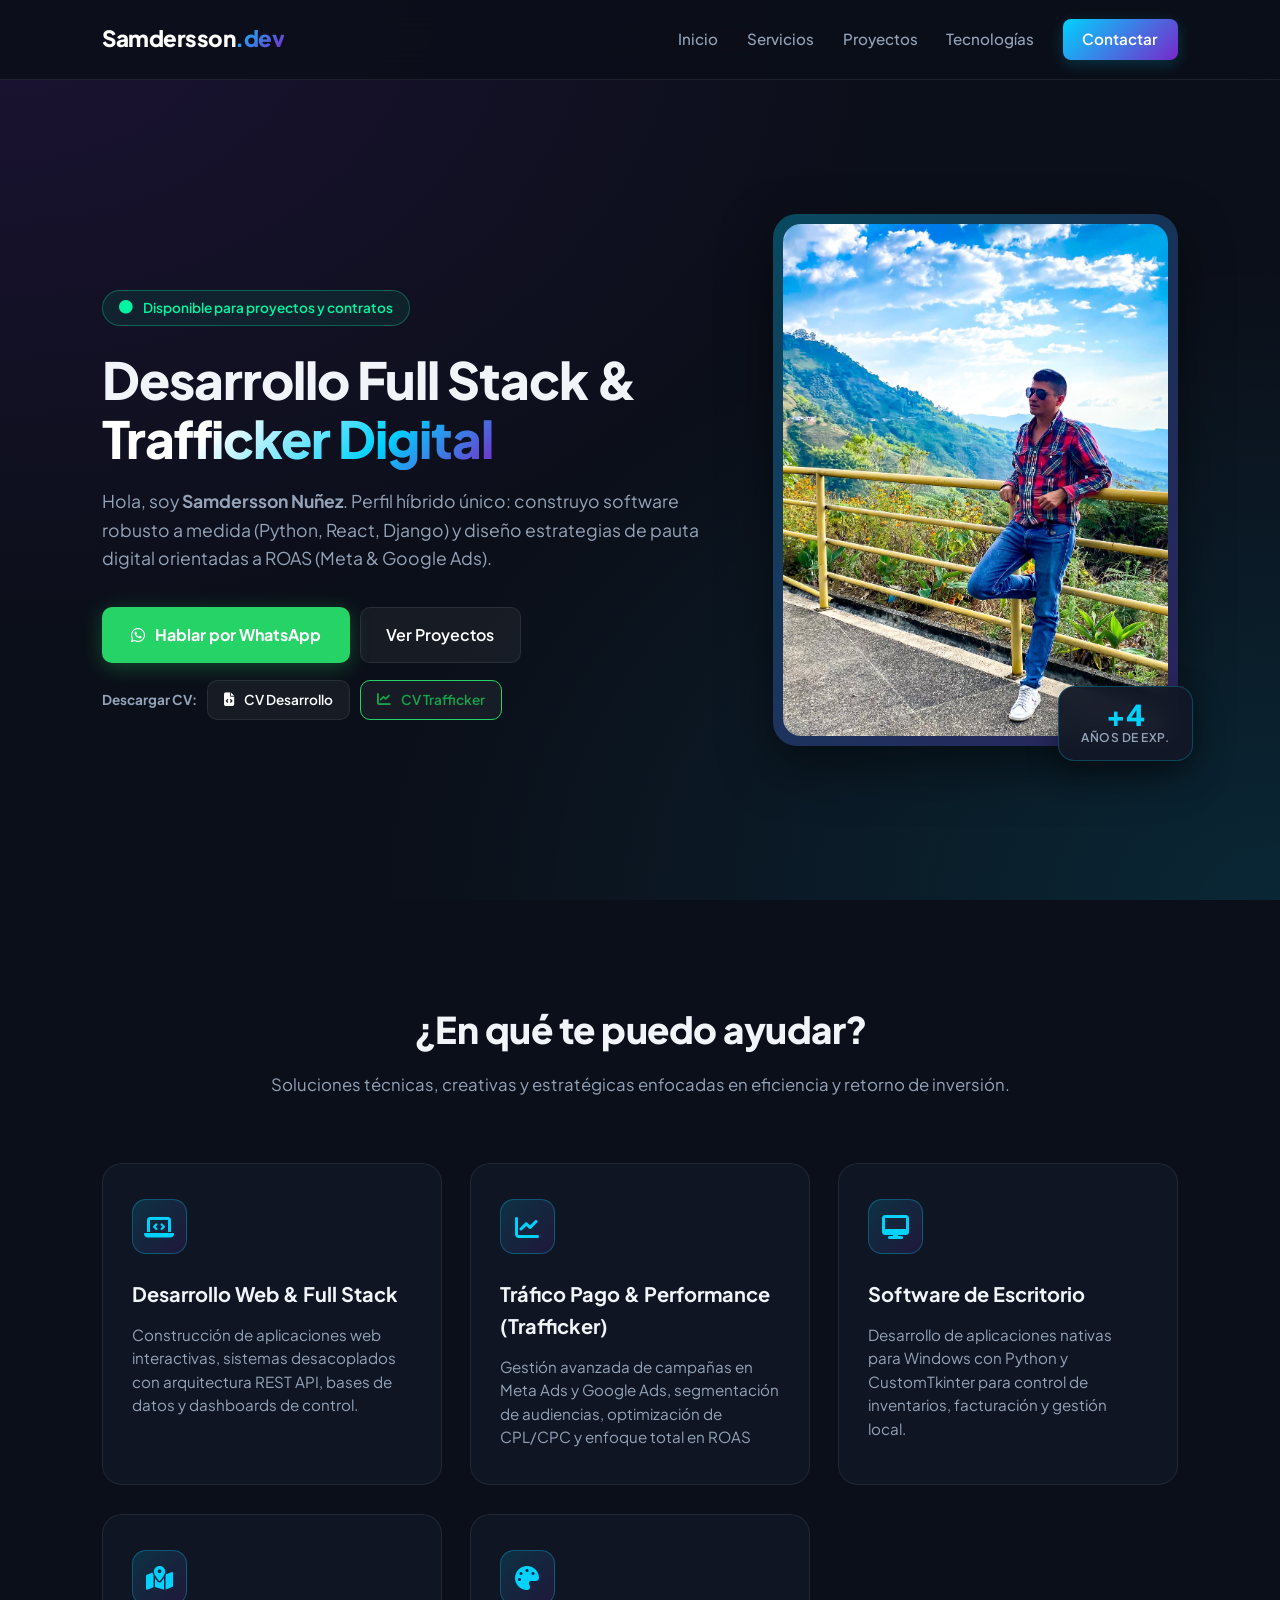
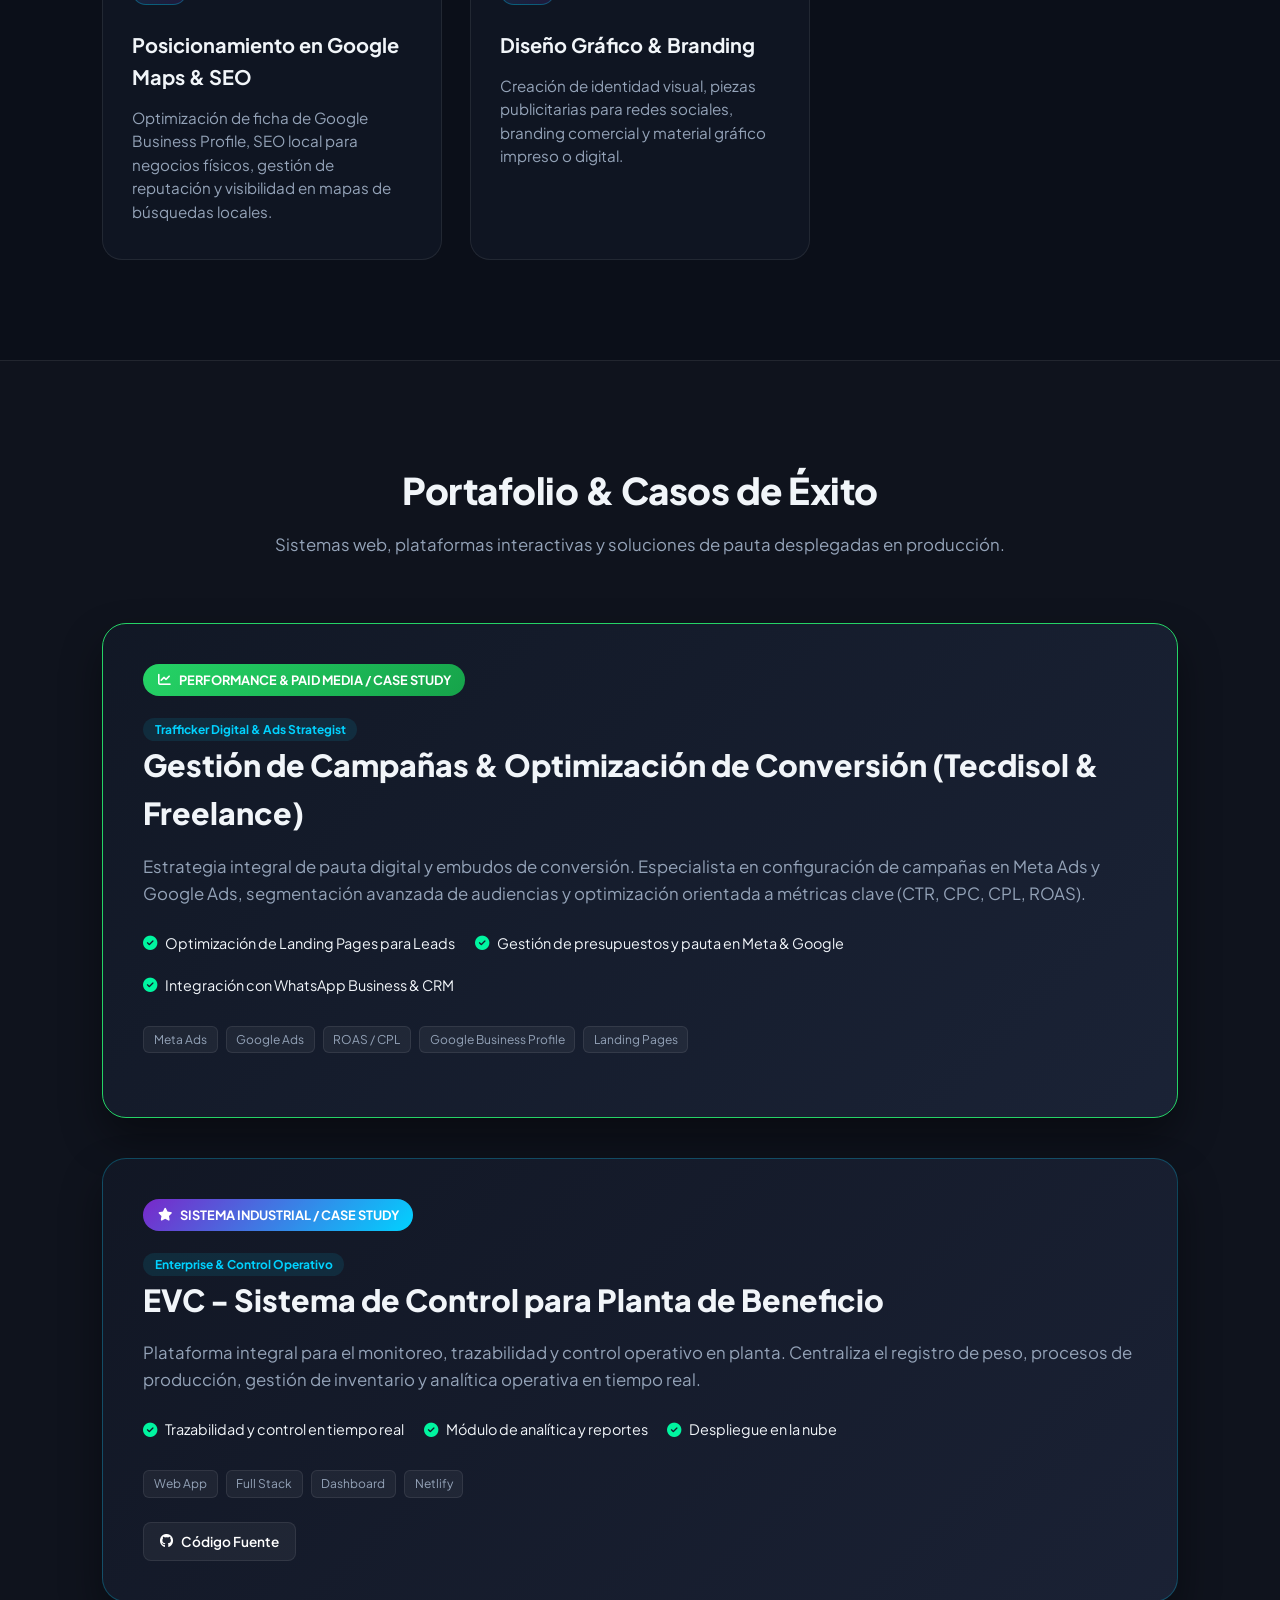
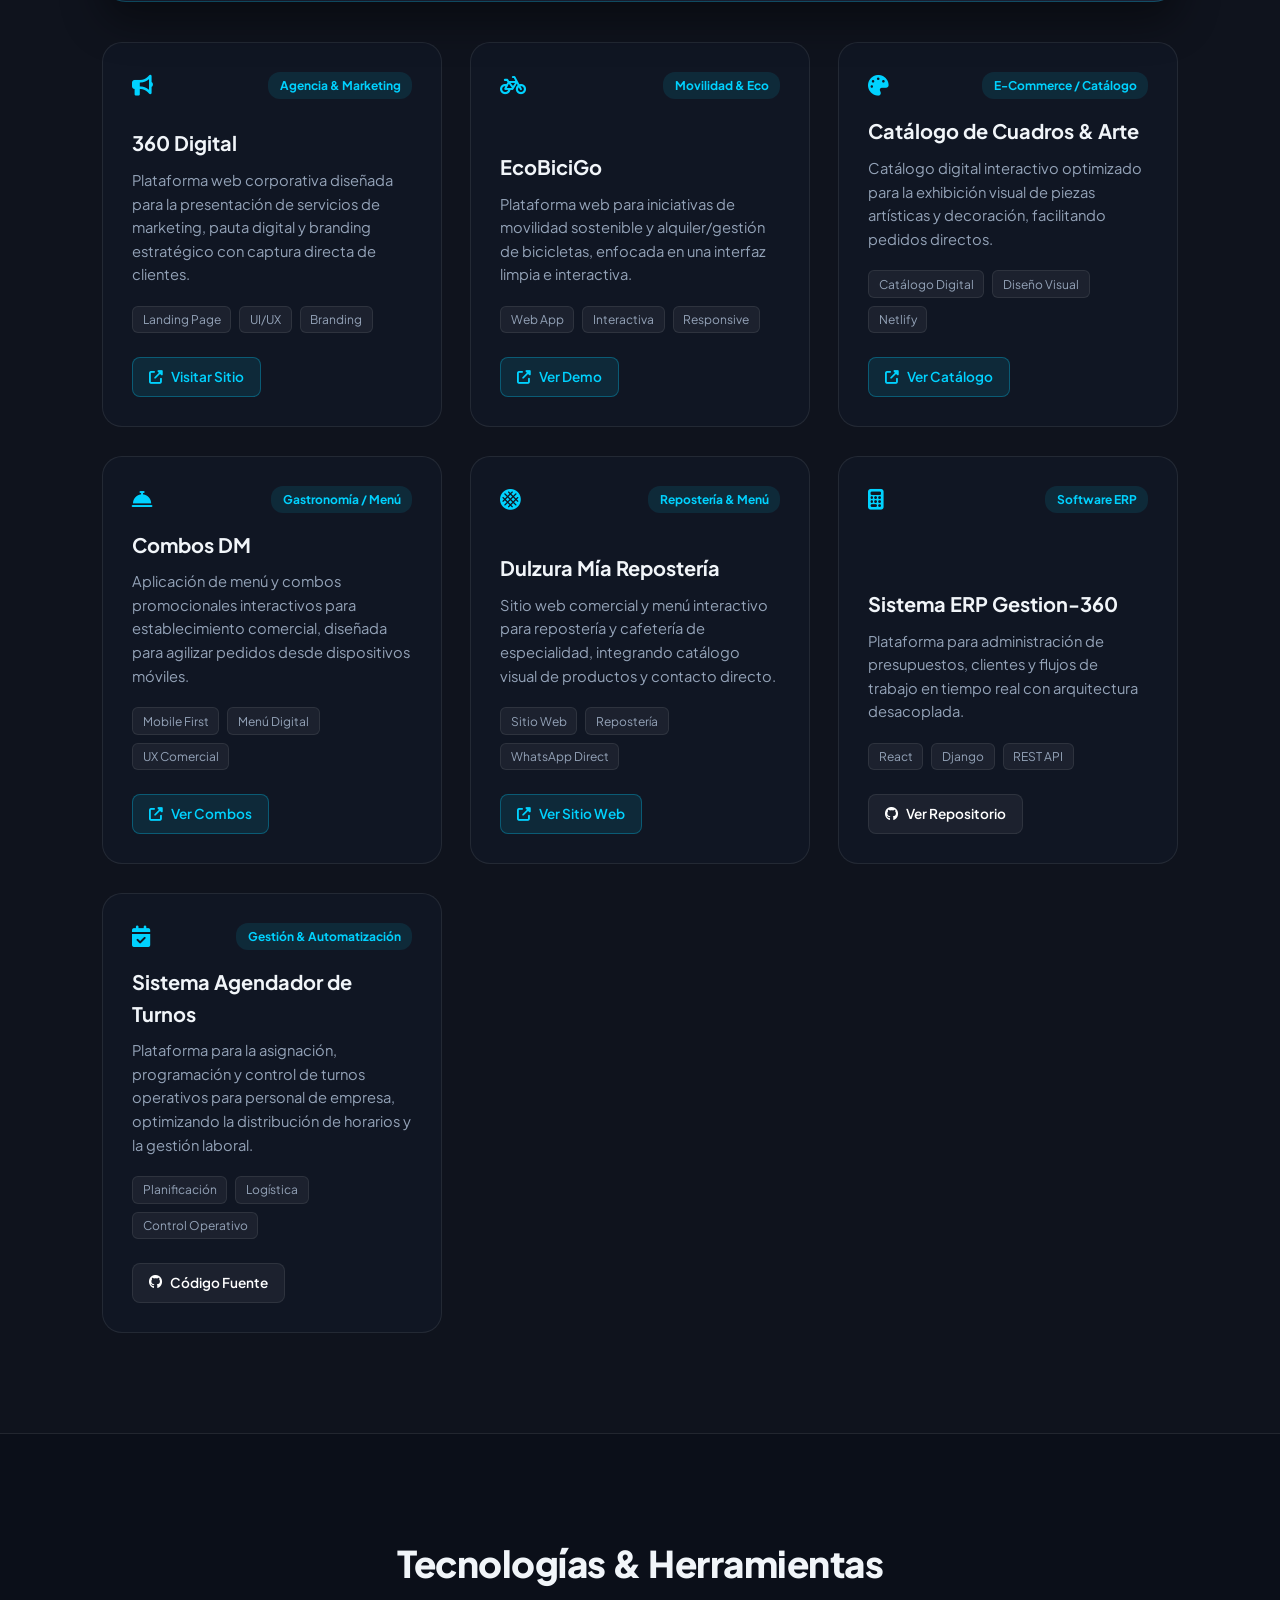
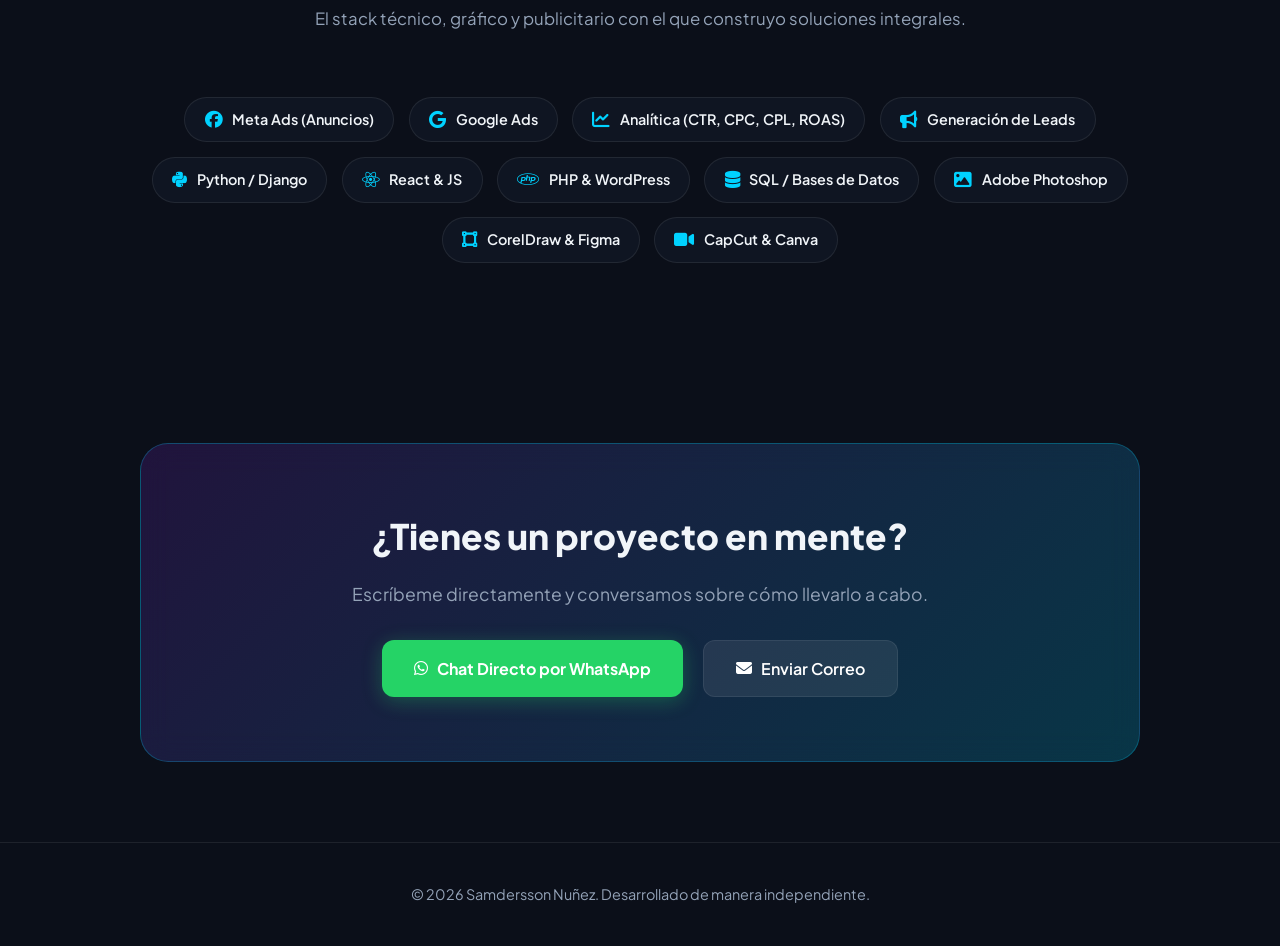
==== commit bebe6004: "ajuste de Portafolio con 2 perfiles de CV" ====
--- a/index.html
+++ b/index.html
@@ -4,7 +4,7 @@
 <head>
     <meta charset="UTF-8">
     <meta name="viewport" content="width=device-width, initial-scale=1.0">
-    <meta property="og:title" content="Samdersson Nuñez | Desarrollador Full Stack & Consultor Digital">
+    <meta property="og:title" content="Samdersson Nuñez | Desarrollador Full Stack & Trafficker Digital">
     <meta property="og:description" content="Software a medida, aplicaciones web, pauta digital y diseño estratégico.">
     <meta property="og:image" content="https://samdersson.netlify.app/picture.jpg">
     <meta property="og:url" content="https://samdersson.netlify.app/">
@@ -12,7 +12,7 @@
     <link rel="icon" type="image/png" sizes="32x32" href="/favicon-32x32.png">
     <link rel="icon" type="image/png" sizes="16x16" href="/favicon-16x16.png">
     <link rel="manifest" href="/site.webmanifest">
-    <title>Samdersson Nuñez | Desarrollador Full Stack, Diseñador & Consultor Digital</title>
+    <title>Samdersson Nuñez | Desarrollador Full Stack & Trafficker Digital</title>
     <!-- Font Awesome Icons -->
     <link rel="stylesheet" href="https://cdnjs.cloudflare.com/ajax/libs/font-awesome/6.4.0/css/all.min.css">
     <!-- Google Fonts -->
@@ -41,19 +41,32 @@
         <div class="hero-content">
             <div class="hero-text">
                 <span class="badge-status"><i class="fas fa-circle"></i> Disponible para proyectos y contratos</span>
-                <h1>Construyo software a medida y soluciones digitales de alto impacto</h1>
+                <h1>Desarrollo Full Stack & <span class="gradient-text" style="color: var(--accent);">Trafficker Digital</span></h1>
                 <p class="hero-sub">
-                    Hola, soy <strong>Samdersson Nuñez</strong>. Ayudo a empresas y organizaciones a automatizar sus procesos operativos con aplicaciones personalizadas y a impulsar sus resultados digitales mediante desarrollo, diseño y estrategias publicitarias.
+                    Hola, soy <strong>Samdersson Nuñez</strong>. Perfil híbrido único: construyo software robusto a medida (Python, React, Django) y diseño estrategias de pauta digital orientadas a ROAS (Meta & Google Ads).
                 </p>
-                <div class="hero-actions">
-                    <a href="https://wa.me/573173562745?text=Hola%20Samdersson,%20quiero%20cotizar%20un%20proyecto" target="_blank" class="btn-primary">
-                        <i class="fab fa-whatsapp"></i> Hablar por WhatsApp
-                    </a>
-                    <a href="CV SAMDERSSON NÚÑEZ LANCHEROS.pdf" download="CV SAMDERSSON NÚÑEZ LANCHEROS.pdf" class="btn-secondary">
-                        <i class="fas fa-file-download"></i> Descargar CV
-                    </a>
-                    <a href="#proyectos" class="btn-secondary">Ver Proyectos</a>
-                </div>
+
+                <!-- SELECTOR RÁPIDO DE CV Y ACCIONES -->
+                <div class="hero-actions" style="flex-direction: column; align-items: flex-start; gap: 12px;">
+                    <div style="display: flex; gap: 10px; flex-wrap: wrap;">
+                        <a href="https://wa.me/573173562745?text=Hola%20Samdersson,%20quiero%20cotizar%20un%20proyecto" target="_blank" class="btn-primary">
+                            <i class="fab fa-whatsapp"></i> Hablar por WhatsApp
+                        </a>
+                        <a href="#proyectos" class="btn-secondary">Ver Proyectos</a>
+                    </div>
+                    
+                    <!-- Botones de Descarga de CV Separados -->
+                    <div style="display: flex; gap: 10px; flex-wrap: wrap; margin-top: 5px;">
+                        <span style="font-size: 0.85rem; font-weight: 700; color: var(--text-muted); display: flex; align-items: center;">Descargar CV:</span>
+                        <a href="CV SAMDERSSON NÚÑEZ LANCHEROS FULLSTACK.pdf" download="CV_Desarrollo_Samdersson_Nunez.pdf" class="btn-secondary" style="font-size: 0.85rem; padding: 0.5rem 1rem;">
+                            <i class="fas fa-file-code"></i> CV Desarrollo
+                        </a>
+                        <a href="CV SAMDERSSON NÚÑEZ LANCHEROS TRAFFICKER DIGITAL.pdf" download="CV_Trafficker_Samdersson_Nunez.pdf" class="btn-secondary" style="font-size: 0.85rem; padding: 0.5rem 1rem; border-color: #25d366; color: #16a34a;">
+                            <i class="fas fa-chart-line"></i> CV Trafficker
+                        </a>
+                    </div>
+                </div>
+
             </div>
             <div class="hero-image">
                 <div class="avatar-card">
@@ -82,15 +95,15 @@
             </div>
 
             <div class="service-card">
+                <div class="service-icon"><i class="fas fa-chart-line"></i></div>
+                <h3>Tráfico Pago & Performance (Trafficker)</h3>
+                <p>Gestión avanzada de campañas en Meta Ads y Google Ads, segmentación de audiencias, optimización de CPL/CPC y enfoque total en ROAS</p>
+            </div>
+
+            <div class="service-card">
                 <div class="service-icon"><i class="fas fa-desktop"></i></div>
                 <h3>Software de Escritorio</h3>
                 <p>Desarrollo de aplicaciones nativas para Windows con Python y CustomTkinter para control de inventarios, facturación y gestión local.</p>
-            </div>
-
-            <div class="service-card">
-                <div class="service-icon"><i class="fas fa-bullhorn"></i></div>
-                <h3>Pauta Digital & Meta/Google Ads</h3>
-                <p>Diseño e implementación de campañas de tráfico pago para captación de clientes, optimización de presupuesto y conversión directa a WhatsApp.</p>
             </div>
 
             <div class="service-card">
@@ -111,10 +124,34 @@
     <section id="proyectos" class="section bg-alt">
         <div class="section-header">
             <h2>Portafolio & Casos de Éxito</h2>
-            <p>Sistemas web, plataformas interactivas y soluciones digitales desplegadas en producción.</p>
+            <p>Sistemas web, plataformas interactivas y soluciones de pauta desplegadas en producción.</p>
         </div>
 
         <div class="projects-container">
+
+            <!-- CASO DE ÉXITO TRAFFICKER / PERFORMANCE -->
+            <div class="featured-project-card" style="border-color: #25d366; margin-bottom: 2.5rem;">
+                <div class="featured-badge" style="background: linear-gradient(135deg, #25d366, #16a34a);"><i class="fas fa-chart-line"></i> Performance & Paid Media / Case Study</div>
+                <div class="featured-content">
+                    <div class="featured-text">
+                        <span class="project-tag">Trafficker Digital & Ads Strategist</span>
+                        <h3>Gestión de Campañas & Optimización de Conversión (Tecdisol & Freelance)</h3>
+                        <p>
+                            Estrategia integral de pauta digital y embudos de conversión. Especialista en configuración de campañas en Meta Ads y Google Ads, segmentación avanzada de audiencias y optimización orientada a métricas clave (CTR, CPC, CPL, ROAS).
+                        </p>
+                        
+                        <div class="project-highlights">
+                            <span><i class="fas fa-check-circle"></i> Optimización de Landing Pages para Leads</span>
+                            <span><i class="fas fa-check-circle"></i> Gestión de presupuestos y pauta en Meta & Google</span>
+                            <span><i class="fas fa-check-circle"></i> Integración con WhatsApp Business & CRM</span>
+                        </div>
+
+                        <div class="tech-stack">
+                            <span>Meta Ads</span><span>Google Ads</span><span>ROAS / CPL</span><span>Google Business Profile</span><span>Landing Pages</span>
+                        </div>
+                    </div>
+                </div>
+            </div>
 
             <!-- PROYECTO DESTACADO PRINCIPAL (EVC) -->
             <div class="featured-project-card">
@@ -315,30 +352,23 @@
         </div>
 
         <div class="skills-flex">
-            <!-- Desarrollo -->
-            <div class="skill-chip"><i class="fab fa-python"></i> Python</div>
-            <div class="skill-chip"><i class="fab fa-react"></i> React</div>
-            <div class="skill-chip"><i class="fas fa-server"></i> Django</div>
-            <div class="skill-chip"><i class="fab fa-js"></i> JavaScript</div>
-            <div class="skill-chip"><i class="fab fa-php"></i> PHP</div>
-            <div class="skill-chip"><i class="fab fa-wordpress"></i> WordPress</div>
-            <div class="skill-chip"><i class="fas fa-database"></i> SQL / PostgreSQL / SQLite</div>
-            <div class="skill-chip"><i class="fab fa-html5"></i> HTML5 / CSS3</div>
-            <div class="skill-chip"><i class="fab fa-git-alt"></i> Git / GitHub</div>
-            <div class="skill-chip"><i class="fas fa-cloud"></i> Netlify / Cloud Deployment</div>
-
-            <!-- Marketing & SEO -->
-            <div class="skill-chip"><i class="fab fa-facebook"></i> Meta Ads</div>
+            <!-- Tráfico Pago & Performance -->
+            <div class="skill-chip"><i class="fab fa-facebook"></i> Meta Ads (Anuncios)</div>
             <div class="skill-chip"><i class="fab fa-google"></i> Google Ads</div>
-            <div class="skill-chip"><i class="fas fa-map-marker-alt"></i> Google Maps / SEO Local</div>
-            <div class="skill-chip"><i class="fas fa-chart-line"></i> Google Business Profile</div>
-
-<!-- Diseño Gráfico & Edición -->
+            <div class="skill-chip"><i class="fas fa-chart-line"></i> Analítica (CTR, CPC, CPL, ROAS)</div>
+            <div class="skill-chip"><i class="fas fa-bullhorn"></i> Generación de Leads</div>
+
+            <!-- Desarrollo & Web -->
+            <div class="skill-chip"><i class="fab fa-python"></i> Python / Django</div>
+            <div class="skill-chip"><i class="fab fa-react"></i> React & JS</div>
+            <div class="skill-chip"><i class="fab fa-php"></i> PHP & WordPress</div>
+            <div class="skill-chip"><i class="fas fa-database"></i> SQL / Bases de Datos</div>
+
+            <!-- Diseño Gráfico & Edición -->
             <div class="skill-chip"><i class="fas fa-image"></i> Adobe Photoshop</div>
-            <div class="skill-chip"><i class="fas fa-vector-square"></i> CorelDraw</div>
-            <div class="skill-chip"><i class="fas fa-palette"></i> Canva</div>
-            <div class="skill-chip"><i class="fas fa-video"></i> CapCut</div>
-            <div class="skill-chip"><i class="fas fa-paint-brush"></i> Diseño Gráfico & Branding</div>
+            <div class="skill-chip"><i class="fas fa-vector-square"></i> CorelDraw & Figma</div>
+            <div class="skill-chip"><i class="fas fa-video"></i> CapCut & Canva</div>
+        </div>
     </section>
 
     <!-- Contacto Directo -->
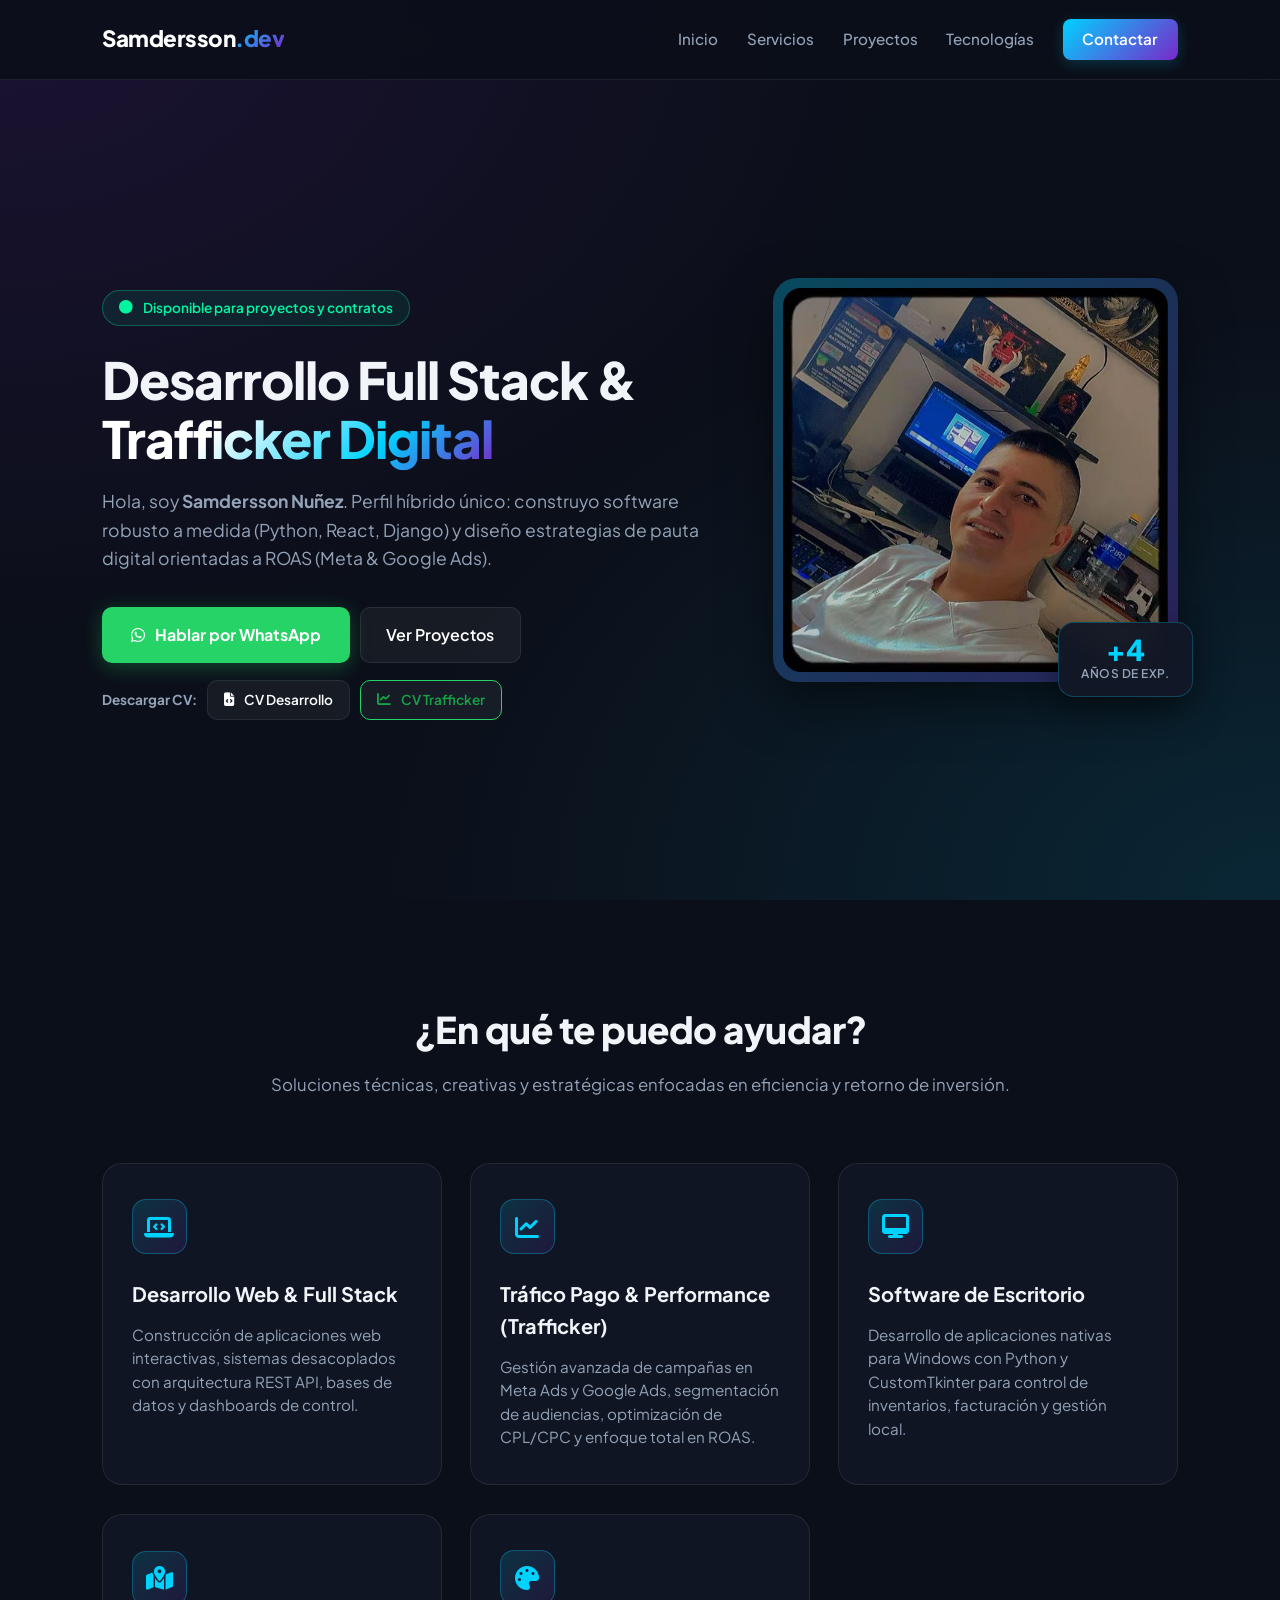
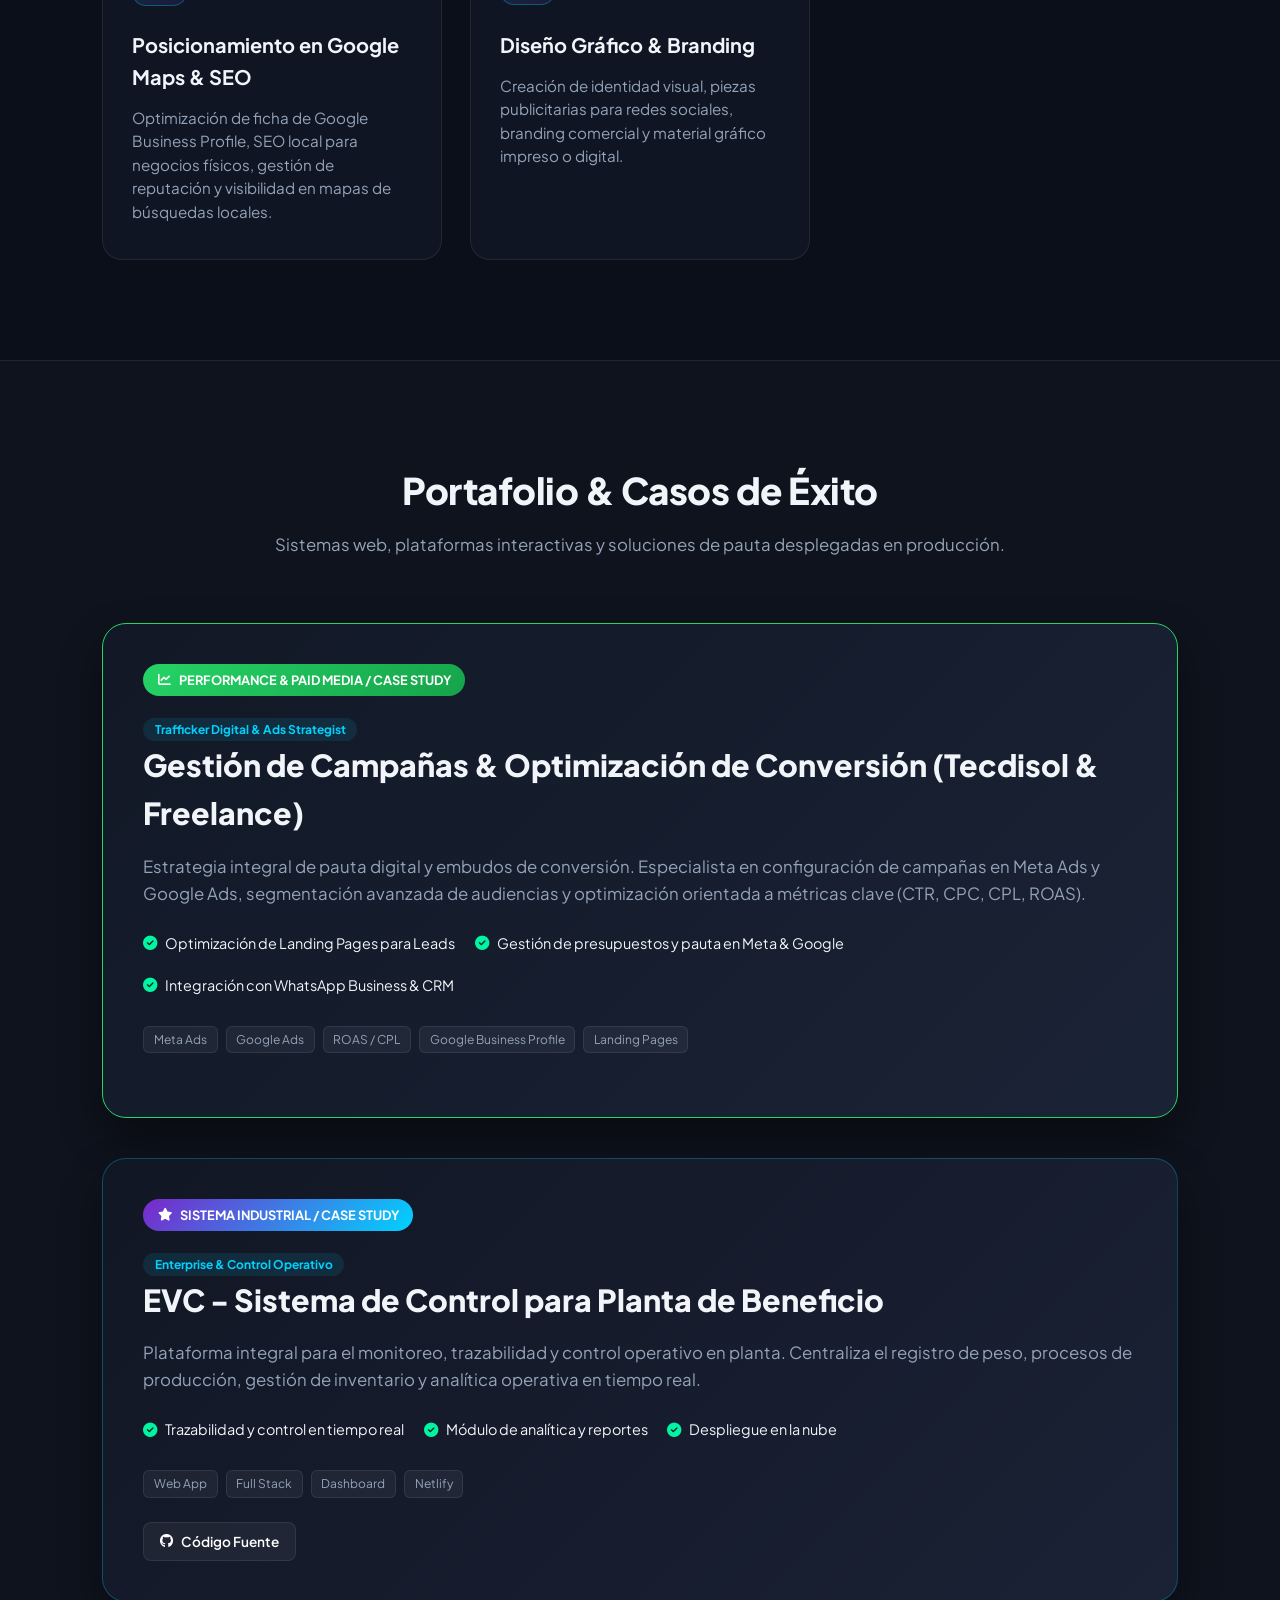
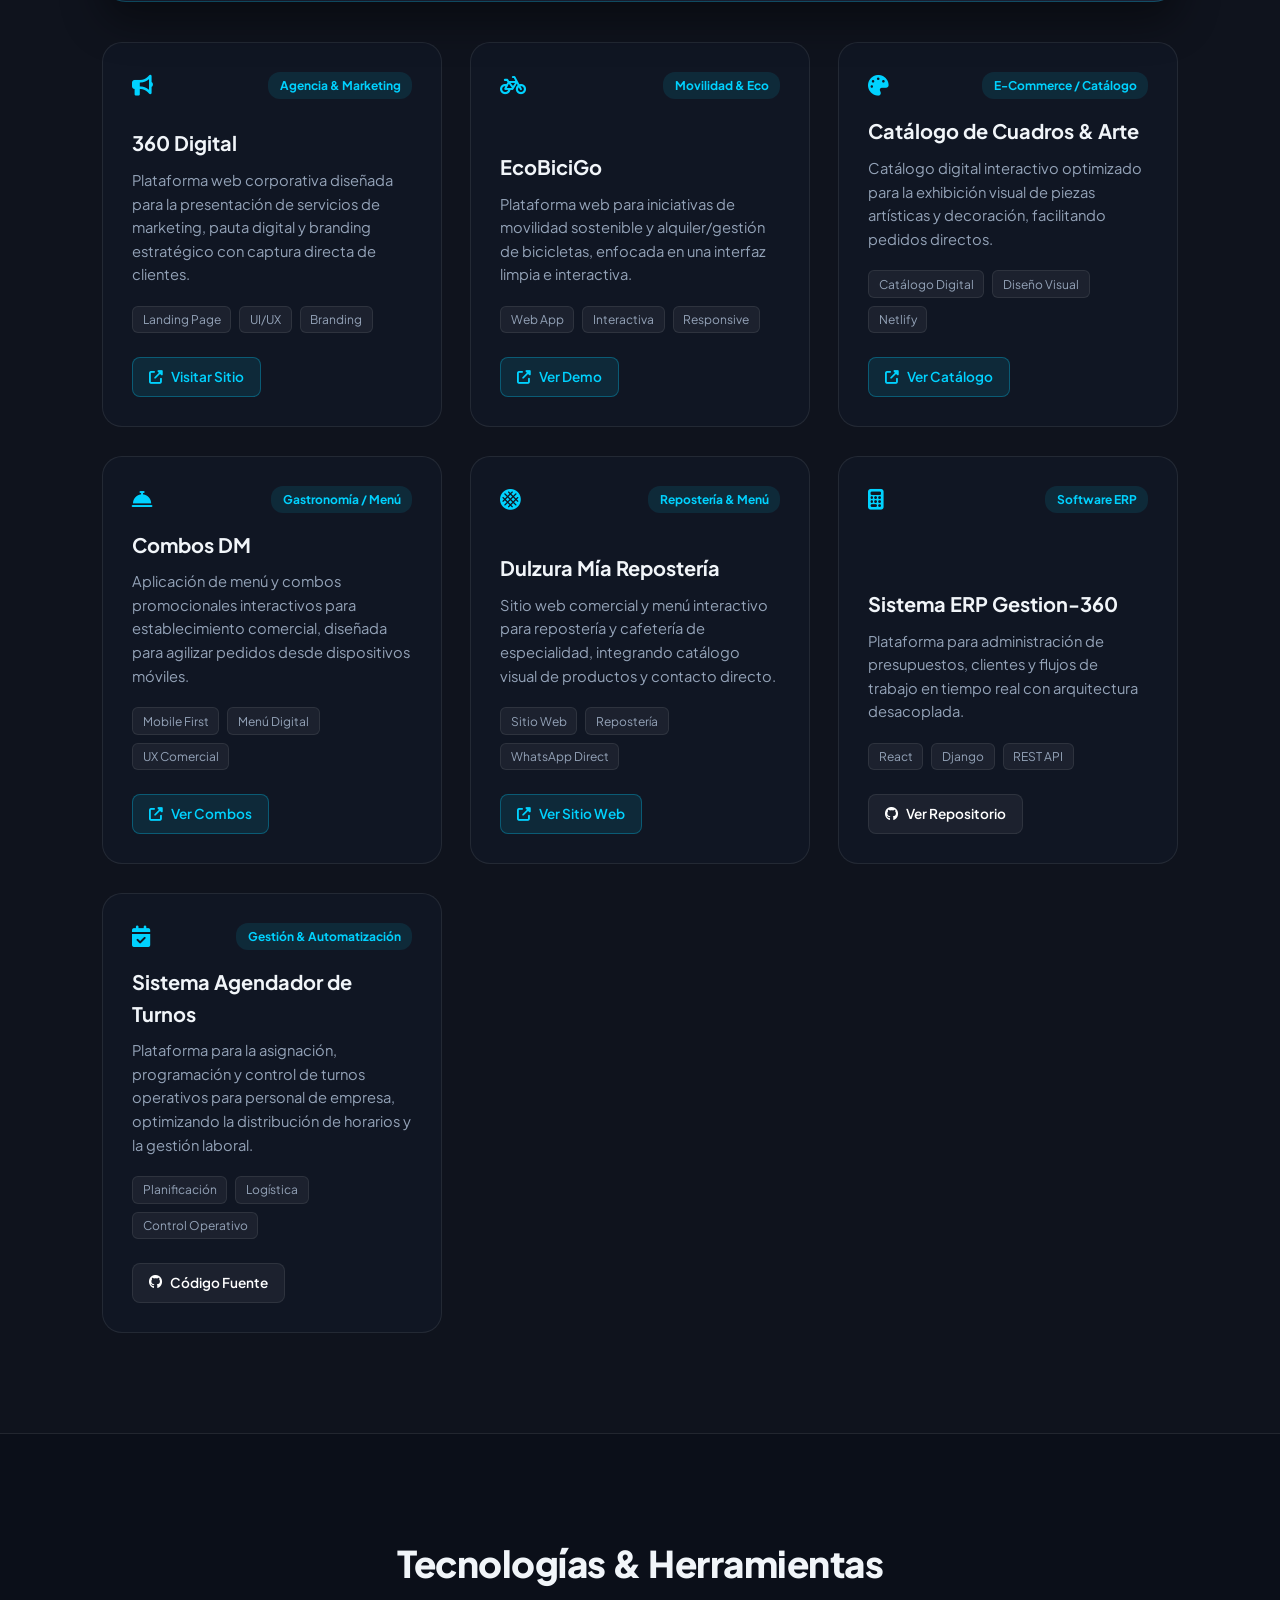
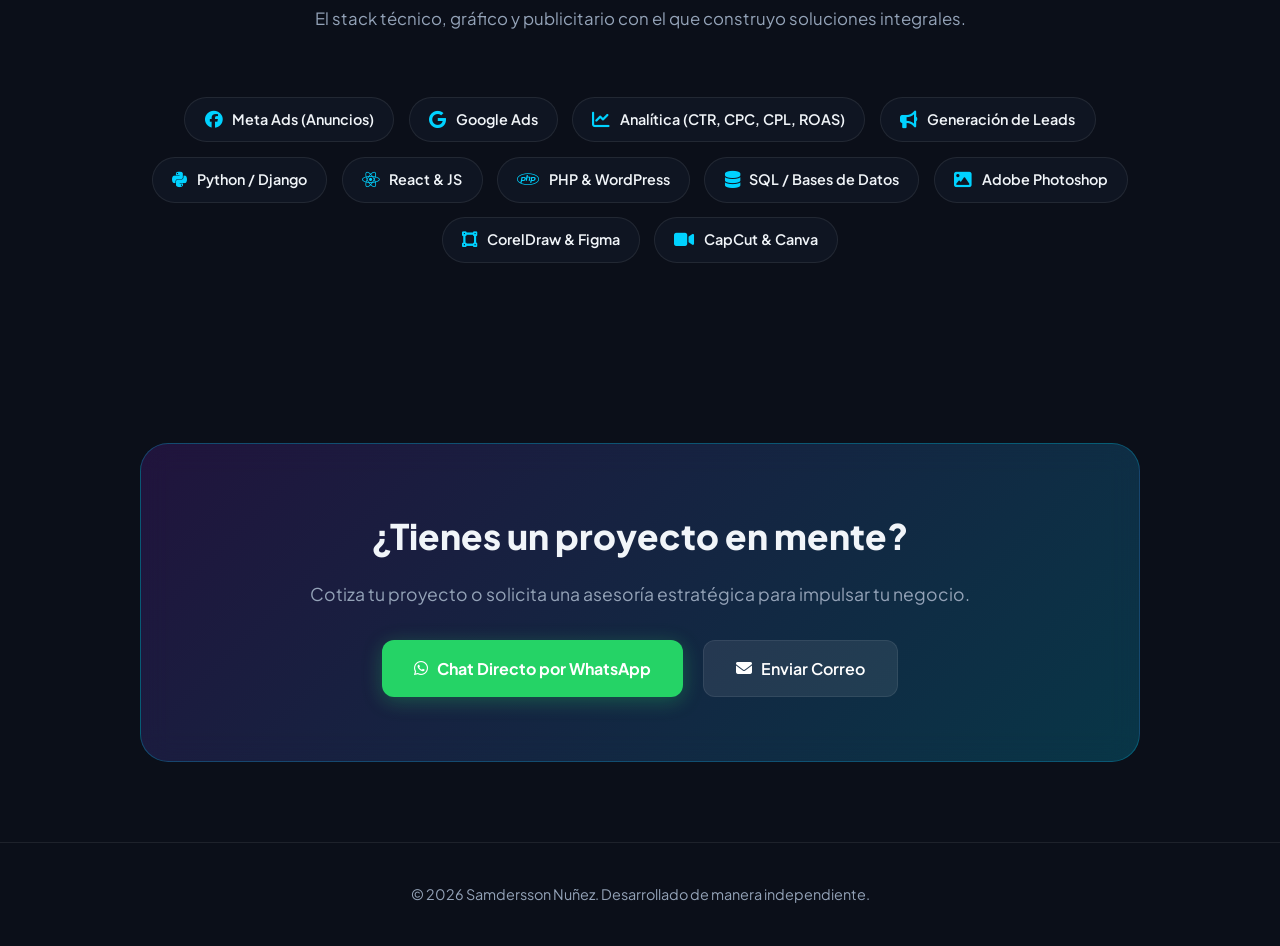
==== commit 85395efb: "optimizacion SEO" ====
--- a/index.html
+++ b/index.html
@@ -4,20 +4,73 @@
 <head>
     <meta charset="UTF-8">
     <meta name="viewport" content="width=device-width, initial-scale=1.0">
+
+    <!-- Google tag (gtag.js) -->
+    <script async src="https://www.googletagmanager.com/gtag/js?id=G-LEH8VTVCDP"></script>
+    <script>
+      window.dataLayer = window.dataLayer || [];
+      function gtag(){dataLayer.push(arguments);}
+      gtag('js', new Date());
+
+      gtag('config', 'G-LEH8VTVCDP');
+    </script>
+
+    <!-- Meta SEO Principal -->
+    <title>Samdersson Nuñez | Desarrollador Full Stack & Trafficker Digital</title>
+    <meta name="description" content="Desarrollador Full Stack y Trafficker Digital. Desarrollo software a medida, aplicaciones web de alto rendimiento y campañas de pauta digital orientadas a ROAS.">
+    <meta name="robots" content="index, follow">
+    <link rel="canonical" href="https://samdersson.netlify.app/">
+
+    <!-- Open Graph / Redes Sociales -->
+    <meta property="og:type" content="website">
     <meta property="og:title" content="Samdersson Nuñez | Desarrollador Full Stack & Trafficker Digital">
     <meta property="og:description" content="Software a medida, aplicaciones web, pauta digital y diseño estratégico.">
     <meta property="og:image" content="https://samdersson.netlify.app/picture.jpg">
     <meta property="og:url" content="https://samdersson.netlify.app/">
+    
+    <!-- Favicons & Manifest -->
     <link rel="apple-touch-icon" sizes="180x180" href="/apple-touch-icon.png">
     <link rel="icon" type="image/png" sizes="32x32" href="/favicon-32x32.png">
     <link rel="icon" type="image/png" sizes="16x16" href="/favicon-16x16.png">
     <link rel="manifest" href="/site.webmanifest">
-    <title>Samdersson Nuñez | Desarrollador Full Stack & Trafficker Digital</title>
-    <!-- Font Awesome Icons -->
+    
+    <!-- Preconnect WPO para Fuentes -->
+    <link rel="preconnect" href="https://fonts.googleapis.com">
+    <link rel="preconnect" href="https://fonts.gstatic.com" crossorigin>
+
+    <!-- Font Awesome Icons & Google Fonts -->
     <link rel="stylesheet" href="https://cdnjs.cloudflare.com/ajax/libs/font-awesome/6.4.0/css/all.min.css">
-    <!-- Google Fonts -->
     <link href="https://fonts.googleapis.com/css2?family=Plus+Jakarta+Sans:wght@400;500;600;700;800&display=swap" rel="stylesheet">
     <link rel="stylesheet" href="styles.css">
+
+    <!-- Schema.org JSON-LD (Rich Snippets) -->
+    <script type="application/ld+json">
+    {
+      "@context": "https://schema.org",
+      "@type": "Person",
+      "name": "Samdersson Nuñez",
+      "jobTitle": "Desarrollador Full Stack & Trafficker Digital",
+      "url": "https://samdersson.netlify.app/",
+      "image": "https://samdersson.netlify.app/picture.jpg",
+      "sameAs": [
+        "https://github.com/Samdersson"
+      ],
+      "knowsAbout": [
+        "Full Stack Web Development",
+        "Python",
+        "Django",
+        "React",
+        "Meta Ads",
+        "Google Ads",
+        "Digital Marketing",
+        "ROAS Optimization"
+      ],
+      "offers": {
+        "@type": "Offer",
+        "category": "Desarrollo de Software y Marketing Digital"
+      }
+    }
+    </script>
 </head>
 
 <body>
@@ -49,7 +102,11 @@
                 <!-- SELECTOR RÁPIDO DE CV Y ACCIONES -->
                 <div class="hero-actions" style="flex-direction: column; align-items: flex-start; gap: 12px;">
                     <div style="display: flex; gap: 10px; flex-wrap: wrap;">
-                        <a href="https://wa.me/573173562745?text=Hola%20Samdersson,%20quiero%20cotizar%20un%20proyecto" target="_blank" class="btn-primary">
+                        <a href="https://wa.me/573173562745?text=Hola%20Samdersson,%20quiero%20cotizar%20un%20proyecto" 
+                           target="_blank" 
+                           rel="noopener noreferrer"
+                           class="btn-primary"
+                           onclick="gtag('event', 'click_whatsapp', {'event_category': 'Contacto', 'event_label': 'Hero Whatsapp'});">
                             <i class="fab fa-whatsapp"></i> Hablar por WhatsApp
                         </a>
                         <a href="#proyectos" class="btn-secondary">Ver Proyectos</a>
@@ -58,10 +115,18 @@
                     <!-- Botones de Descarga de CV Separados -->
                     <div style="display: flex; gap: 10px; flex-wrap: wrap; margin-top: 5px;">
                         <span style="font-size: 0.85rem; font-weight: 700; color: var(--text-muted); display: flex; align-items: center;">Descargar CV:</span>
-                        <a href="CV SAMDERSSON NÚÑEZ LANCHEROS FULLSTACK.pdf" download="CV_Desarrollo_Samdersson_Nunez.pdf" class="btn-secondary" style="font-size: 0.85rem; padding: 0.5rem 1rem;">
+                        <a href="CV SAMDERSSON NÚÑEZ LANCHEROS FULLSTACK.pdf" 
+                           download="CV_Desarrollo_Samdersson_Nunez.pdf" 
+                           class="btn-secondary" 
+                           style="font-size: 0.85rem; padding: 0.5rem 1rem;"
+                           onclick="gtag('event', 'download_cv', {'event_category': 'Recursos', 'event_label': 'CV FullStack'});">
                             <i class="fas fa-file-code"></i> CV Desarrollo
                         </a>
-                        <a href="CV SAMDERSSON NÚÑEZ LANCHEROS TRAFFICKER DIGITAL.pdf" download="CV_Trafficker_Samdersson_Nunez.pdf" class="btn-secondary" style="font-size: 0.85rem; padding: 0.5rem 1rem; border-color: #25d366; color: #16a34a;">
+                        <a href="CV SAMDERSSON NÚÑEZ LANCHEROS TRAFFICKER DIGITAL.pdf" 
+                           download="CV_Trafficker_Samdersson_Nunez.pdf" 
+                           class="btn-secondary" 
+                           style="font-size: 0.85rem; padding: 0.5rem 1rem; border-color: #25d366; color: #16a34a;"
+                           onclick="gtag('event', 'download_cv', {'event_category': 'Recursos', 'event_label': 'CV Trafficker'});">
                             <i class="fas fa-chart-line"></i> CV Trafficker
                         </a>
                     </div>
@@ -70,7 +135,7 @@
             </div>
             <div class="hero-image">
                 <div class="avatar-card">
-                    <img src="picture.jpg" alt="Samdersson Nuñez">
+                    <img src="picture.jpg" alt="Samdersson Nuñez - Desarrollador Full Stack y Trafficker Digital" width="300" height="300">
                     <div class="experience-badge">
                         <span class="num">+4</span>
                         <span class="text">Años de Exp.</span>
@@ -97,7 +162,7 @@
             <div class="service-card">
                 <div class="service-icon"><i class="fas fa-chart-line"></i></div>
                 <h3>Tráfico Pago & Performance (Trafficker)</h3>
-                <p>Gestión avanzada de campañas en Meta Ads y Google Ads, segmentación de audiencias, optimización de CPL/CPC y enfoque total en ROAS</p>
+                <p>Gestión avanzada de campañas en Meta Ads y Google Ads, segmentación de audiencias, optimización de CPL/CPC y enfoque total en ROAS.</p>
             </div>
 
             <div class="service-card">
@@ -175,7 +240,11 @@
                         </div>
 
                         <div class="project-links">
-                            <a href="https://github.com/Samdersson/planta-de-beneficio" target="_blank" class="btn-github-sm">
+                            <a href="https://github.com/Samdersson/planta-de-beneficio" 
+                               target="_blank" 
+                               rel="noopener noreferrer"
+                               class="btn-github-sm"
+                               onclick="gtag('event', 'view_project', {'event_category': 'Proyectos', 'event_label': 'EVC Github'});">
                                 <i class="fab fa-github"></i> Código Fuente
                             </a>
                         </div>
@@ -201,7 +270,11 @@
                         </div>
 
                         <div class="project-links">
-                            <a href="https://360digital.netlify.app/" target="_blank" class="btn-demo">
+                            <a href="https://360digital.netlify.app/" 
+                               target="_blank" 
+                               rel="noopener noreferrer"
+                               class="btn-demo"
+                               onclick="gtag('event', 'view_project', {'event_category': 'Proyectos', 'event_label': '360 Digital'});">
                                 <i class="fas fa-external-link-alt"></i> Visitar Sitio
                             </a>
                         </div>
@@ -223,7 +296,11 @@
                         </div>
 
                         <div class="project-links">
-                            <a href="https://ecobicigo.netlify.app/" target="_blank" class="btn-demo">
+                            <a href="https://ecobicigo.netlify.app/" 
+                               target="_blank" 
+                               rel="noopener noreferrer"
+                               class="btn-demo"
+                               onclick="gtag('event', 'view_project', {'event_category': 'Proyectos', 'event_label': 'EcoBiciGo'});">
                                 <i class="fas fa-external-link-alt"></i> Ver Demo
                             </a>
                         </div>
@@ -245,7 +322,11 @@
                         </div>
 
                         <div class="project-links">
-                            <a href="https://catalogo-cuadros.netlify.app/" target="_blank" class="btn-demo">
+                            <a href="https://catalogo-cuadros.netlify.app/" 
+                               target="_blank" 
+                               rel="noopener noreferrer"
+                               class="btn-demo"
+                               onclick="gtag('event', 'view_project', {'event_category': 'Proyectos', 'event_label': 'Catálogo Cuadros'});">
                                 <i class="fas fa-external-link-alt"></i> Ver Catálogo
                             </a>
                         </div>
@@ -267,7 +348,11 @@
                         </div>
 
                         <div class="project-links">
-                            <a href="https://combosdm.netlify.app/" target="_blank" class="btn-demo">
+                            <a href="https://combosdm.netlify.app/" 
+                               target="_blank" 
+                               rel="noopener noreferrer"
+                               class="btn-demo"
+                               onclick="gtag('event', 'view_project', {'event_category': 'Proyectos', 'event_label': 'Combos DM'});">
                                 <i class="fas fa-external-link-alt"></i> Ver Combos
                             </a>
                         </div>
@@ -289,7 +374,11 @@
                         </div>
 
                         <div class="project-links">
-                            <a href="https://dulzuramia.netlify.app/" target="_blank" class="btn-demo">
+                            <a href="https://dulzuramia.netlify.app/" 
+                               target="_blank" 
+                               rel="noopener noreferrer"
+                               class="btn-demo"
+                               onclick="gtag('event', 'view_project', {'event_category': 'Proyectos', 'event_label': 'Dulzura Mia'});">
                                 <i class="fas fa-external-link-alt"></i> Ver Sitio Web
                             </a>
                         </div>
@@ -311,14 +400,18 @@
                         </div>
 
                         <div class="project-links">
-                            <a href="https://github.com/Samdersson/Gestion-360-ERP" target="_blank" class="btn-github-sm">
+                            <a href="https://github.com/Samdersson/Gestion-360-ERP" 
+                               target="_blank" 
+                               rel="noopener noreferrer"
+                               class="btn-github-sm"
+                               onclick="gtag('event', 'view_project', {'event_category': 'Proyectos', 'event_label': 'ERP Gestion-360 Github'});">
                                 <i class="fab fa-github"></i> Ver Repositorio
                             </a>
                         </div>
                     </div>
                 </div>
 
-                <!-- Agendador / Asignador de Turnos -->
+                <!-- 7. Agendador / Asignador de Turnos -->
                 <div class="project-card">
                     <div class="project-header-bar">
                         <i class="fas fa-calendar-check card-icon"></i>
@@ -333,7 +426,11 @@
                         </div>
 
                         <div class="project-links">
-                            <a href="https://github.com/Samdersson/agendar_turnos" target="_blank" class="btn-github-sm">
+                            <a href="https://github.com/Samdersson/agendar_turnos" 
+                               target="_blank" 
+                               rel="noopener noreferrer"
+                               class="btn-github-sm"
+                               onclick="gtag('event', 'view_project', {'event_category': 'Proyectos', 'event_label': 'Agendador Github'});">
                                 <i class="fab fa-github"></i> Código Fuente
                             </a>
                         </div>
@@ -371,14 +468,25 @@
         </div>
     </section>
 
-    <!-- Contacto Directo -->
+    <!-- Contacto Directo & Captura de Leads -->
     <section id="contacto" class="cta-section">
         <div class="cta-card">
             <h2>¿Tienes un proyecto en mente?</h2>
-            <p>Escríbeme directamente y conversamos sobre cómo llevarlo a cabo.</p>
+            <p>Cotiza tu proyecto o solicita una asesoría estratégica para impulsar tu negocio.</p>
+
             <div class="contact-buttons">
-                <a href="https://wa.me/573173562745" target="_blank" class="btn-cta-primary"><i class="fab fa-whatsapp"></i> Chat Directo por WhatsApp</a>
-                <a href="mailto:san9639@gmail.com" class="btn-cta-secondary"><i class="fas fa-envelope"></i> Enviar Correo</a>
+                <a href="https://wa.me/573173562745?text=Hola%20Samdersson,%20quiero%20cotizar%20un%20proyecto" 
+                   target="_blank" 
+                   rel="noopener noreferrer"
+                   class="btn-cta-primary"
+                   onclick="gtag('event', 'click_whatsapp', {'event_category': 'Contacto', 'event_label': 'CTA Footer Whatsapp'});">
+                    <i class="fab fa-whatsapp"></i> Chat Directo por WhatsApp
+                </a>
+                <a href="mailto:san9639@gmail.com" 
+                   class="btn-cta-secondary"
+                   onclick="gtag('event', 'click_email', {'event_category': 'Contacto', 'event_label': 'CTA Email'});">
+                    <i class="fas fa-envelope"></i> Enviar Correo
+                </a>
             </div>
         </div>
     </section>
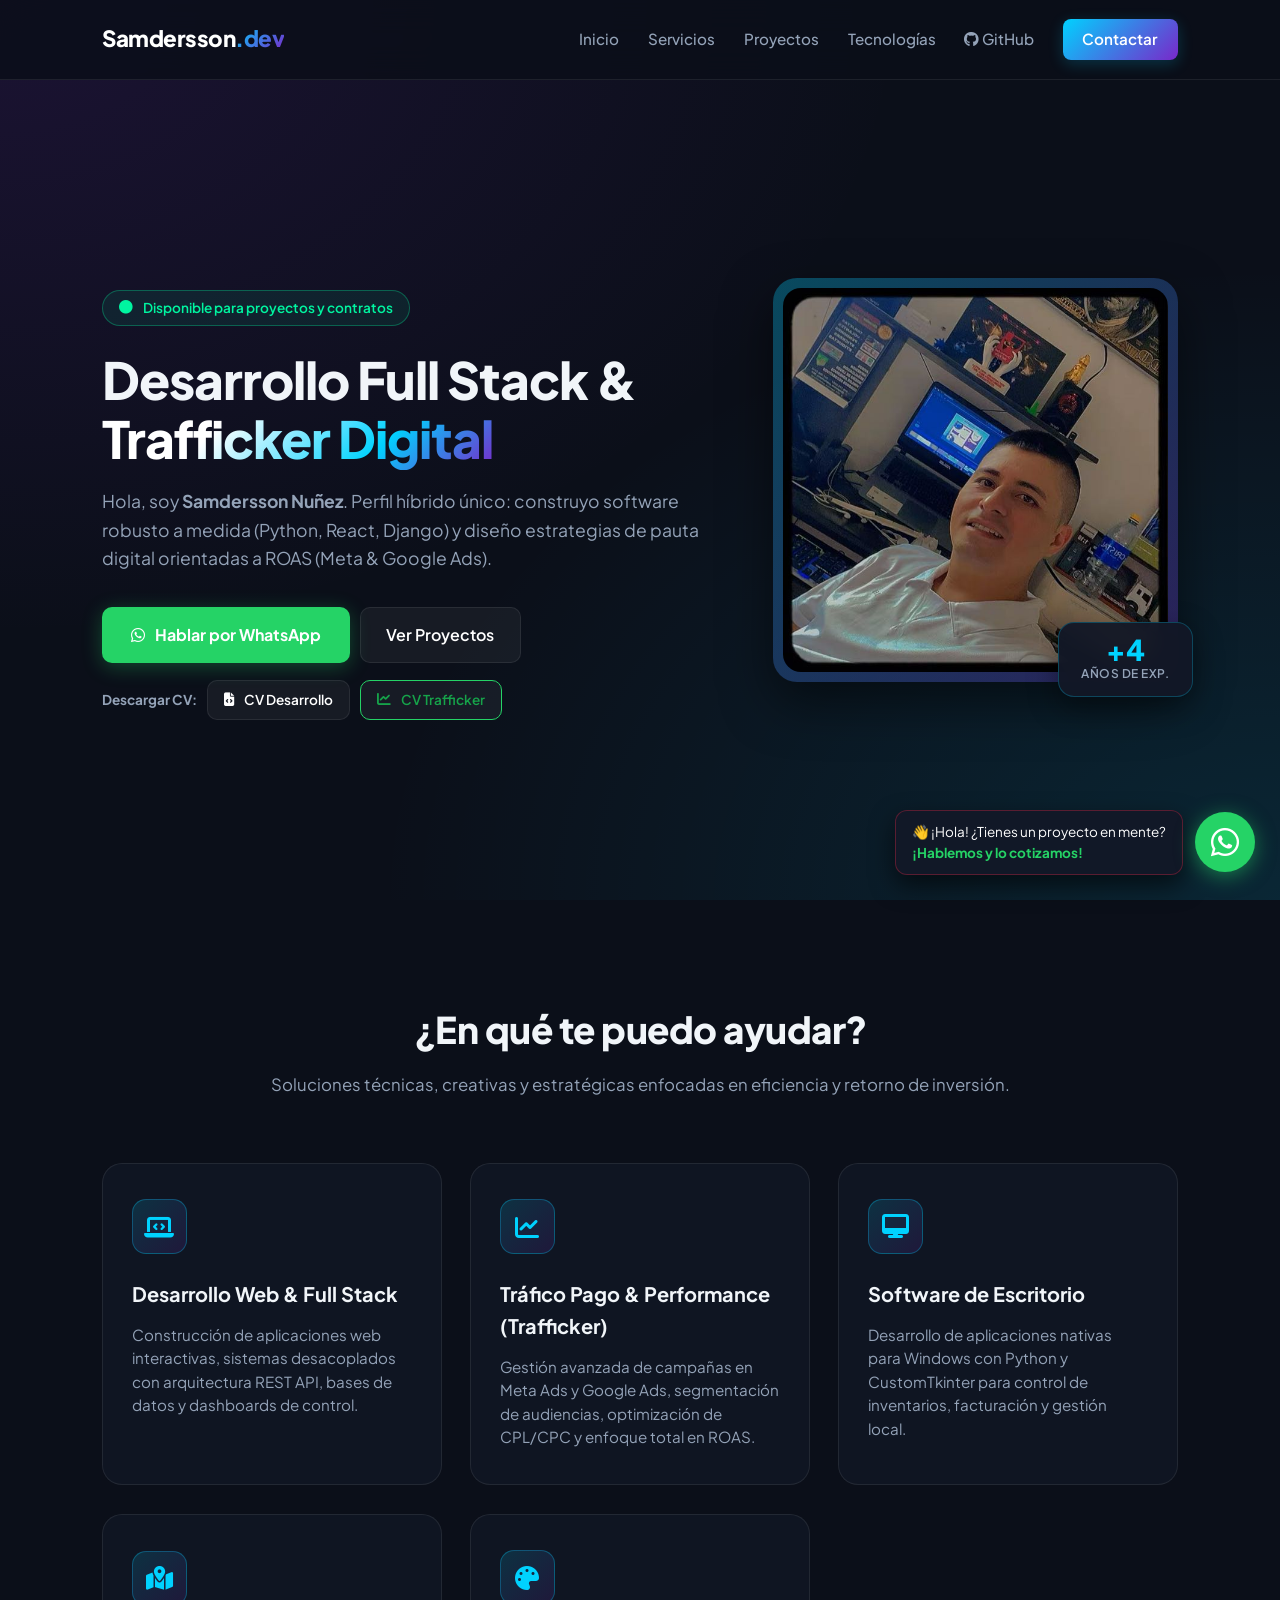
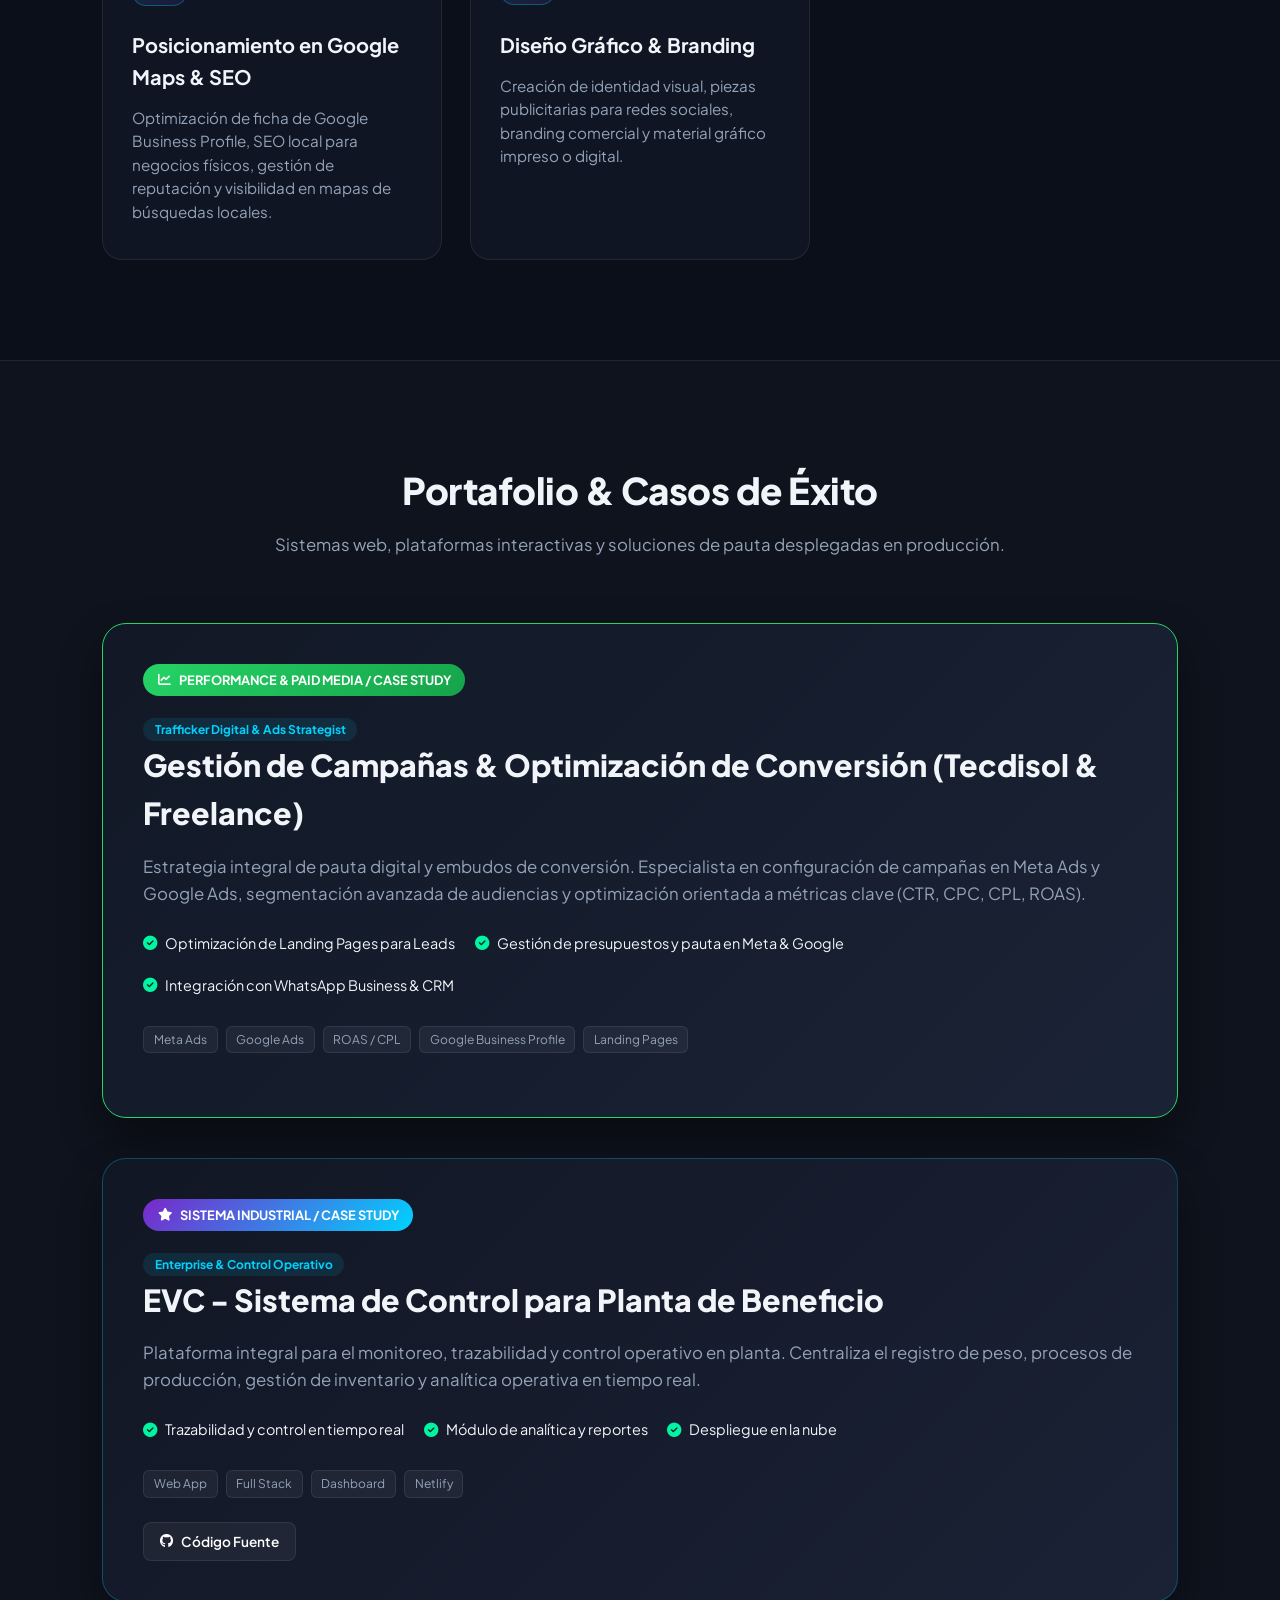
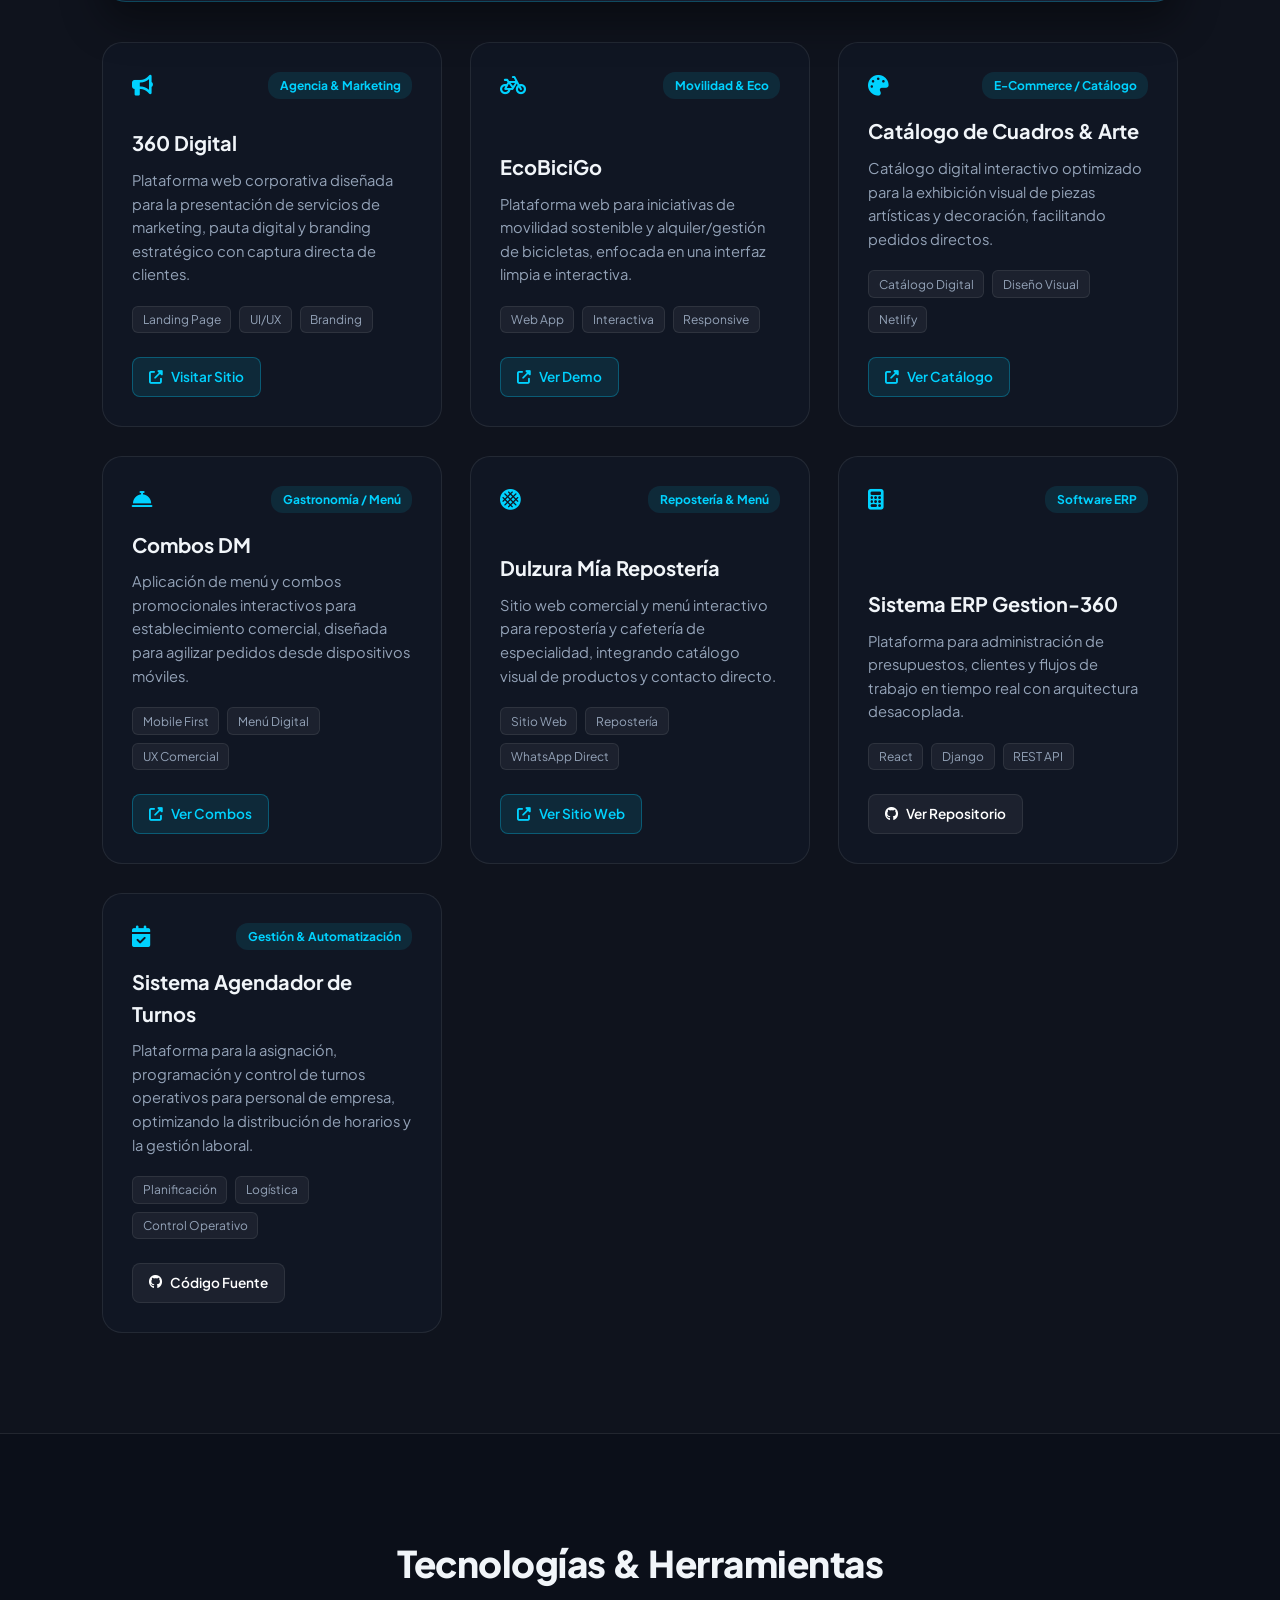
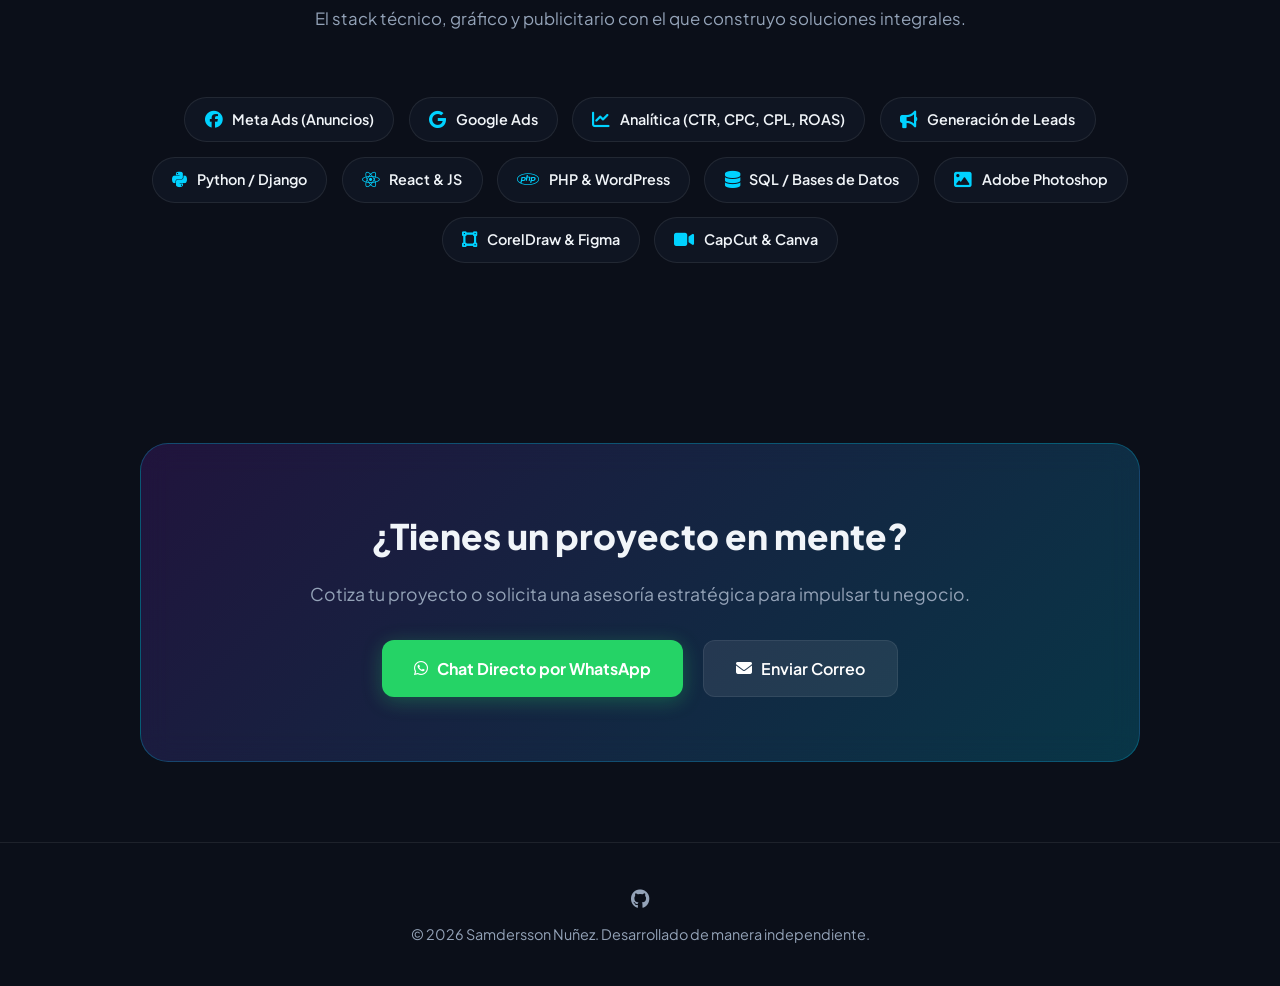
==== commit 721d1b14: "se agreggo enlace a github" ====
--- a/index.html
+++ b/index.html
@@ -85,6 +85,12 @@
             <a href="#servicios">Servicios</a>
             <a href="#proyectos">Proyectos</a>
             <a href="#stack">Tecnologías</a>
+            <a href="https://github.com/Samdersson" 
+            target="_blank" 
+            rel="noopener noreferrer" 
+            onclick="gtag('event', 'click_github_profile', {'event_category': 'Redes', 'event_label': 'Header Github'});">
+                <i class="fab fa-github"></i> GitHub
+            </a>
             <a href="#contacto" class="btn-nav">Contactar</a>
         </nav>
     </header>
@@ -491,7 +497,33 @@
         </div>
     </section>
 
+    <!-- BOTÓN FLOTANTE PERMANENTE DE WHATSAPP CON TEXTO GUÍA -->
+<div class="whatsapp-float-container">
+    <!-- Texto guía / Burbuja de chat -->
+    <div class="whatsapp-tooltip">
+        👋 ¡Hola! ¿Tienes un proyecto en mente? <br>
+        <span style="color: #25d366; font-weight: 700;">¡Hablemos y lo cotizamos!</span>
+    </div>
+    <!-- Botón circular de WhatsApp -->
+    <a href="https://wa.me/573173562745?text=%C2%A1Hola%20Samdersson!%20Vi%20tu%20portafolio%20y%20quiero%20cotizar%20un%20proyecto." 
+       target="_blank" 
+       rel="noopener noreferrer"
+       onclick="gtag('event', 'click_whatsapp', {'event_category': 'Contacto', 'event_label': 'Boton Flotante Permanent'});" 
+       class="whatsapp-btn-circle">
+        <i class="fa-brands fa-whatsapp"></i>
+    </a>
+</div>
+
     <footer>
+        <div style="margin-bottom: 10px; display: flex; justify-content: center; gap: 15px;">
+            <a href="https://github.com/Samdersson" 
+            target="_blank" 
+            rel="noopener noreferrer" 
+            style="color: var(--text-muted); font-size: 1.2rem;"
+            onclick="gtag('event', 'click_github_profile', {'event_category': 'Redes', 'event_label': 'Footer Github'});">
+                <i class="fab fa-github"></i>
+            </a>
+        </div>
         <p>&copy; 2026 Samdersson Nuñez. Desarrollado de manera independiente.</p>
     </footer>
 
--- a/styles.css
+++ b/styles.css
@@ -685,4 +685,47 @@
     .navbar nav {
         gap: 1rem;
     }
-}+}
+
+.whatsapp-float-container {
+            position: fixed;
+            bottom: 25px;
+            right: 25px;
+            z-index: 9999;
+            display: flex;
+            align-items: center;
+            gap: 12px;
+        }
+        .whatsapp-tooltip {
+            background: #111827;
+            color: #ffffff;
+            padding: 10px 16px;
+            border-radius: 12px;
+            border: 1px solid rgba(255, 42, 75, 0.3);
+            font-size: 13.5px;
+            box-shadow: 0 10px 25px rgba(0,0,0,0.6);
+            font-family: inherit;
+            display: none;
+        }
+        @media (min-width: 768px) {
+            .whatsapp-tooltip {
+                display: block;
+            }
+        }
+        .whatsapp-btn-circle {
+            background-color: #25d366;
+            color: white;
+            width: 60px;
+            height: 60px;
+            border-radius: 50%;
+            display: flex;
+            align-items: center;
+            justify-content: center;
+            font-size: 32px;
+            box-shadow: 0 4px 20px rgba(37, 211, 102, 0.5);
+            text-decoration: none;
+            transition: transform 0.3s ease;
+        }
+        .whatsapp-btn-circle:hover {
+            transform: scale(1.1);
+        }
